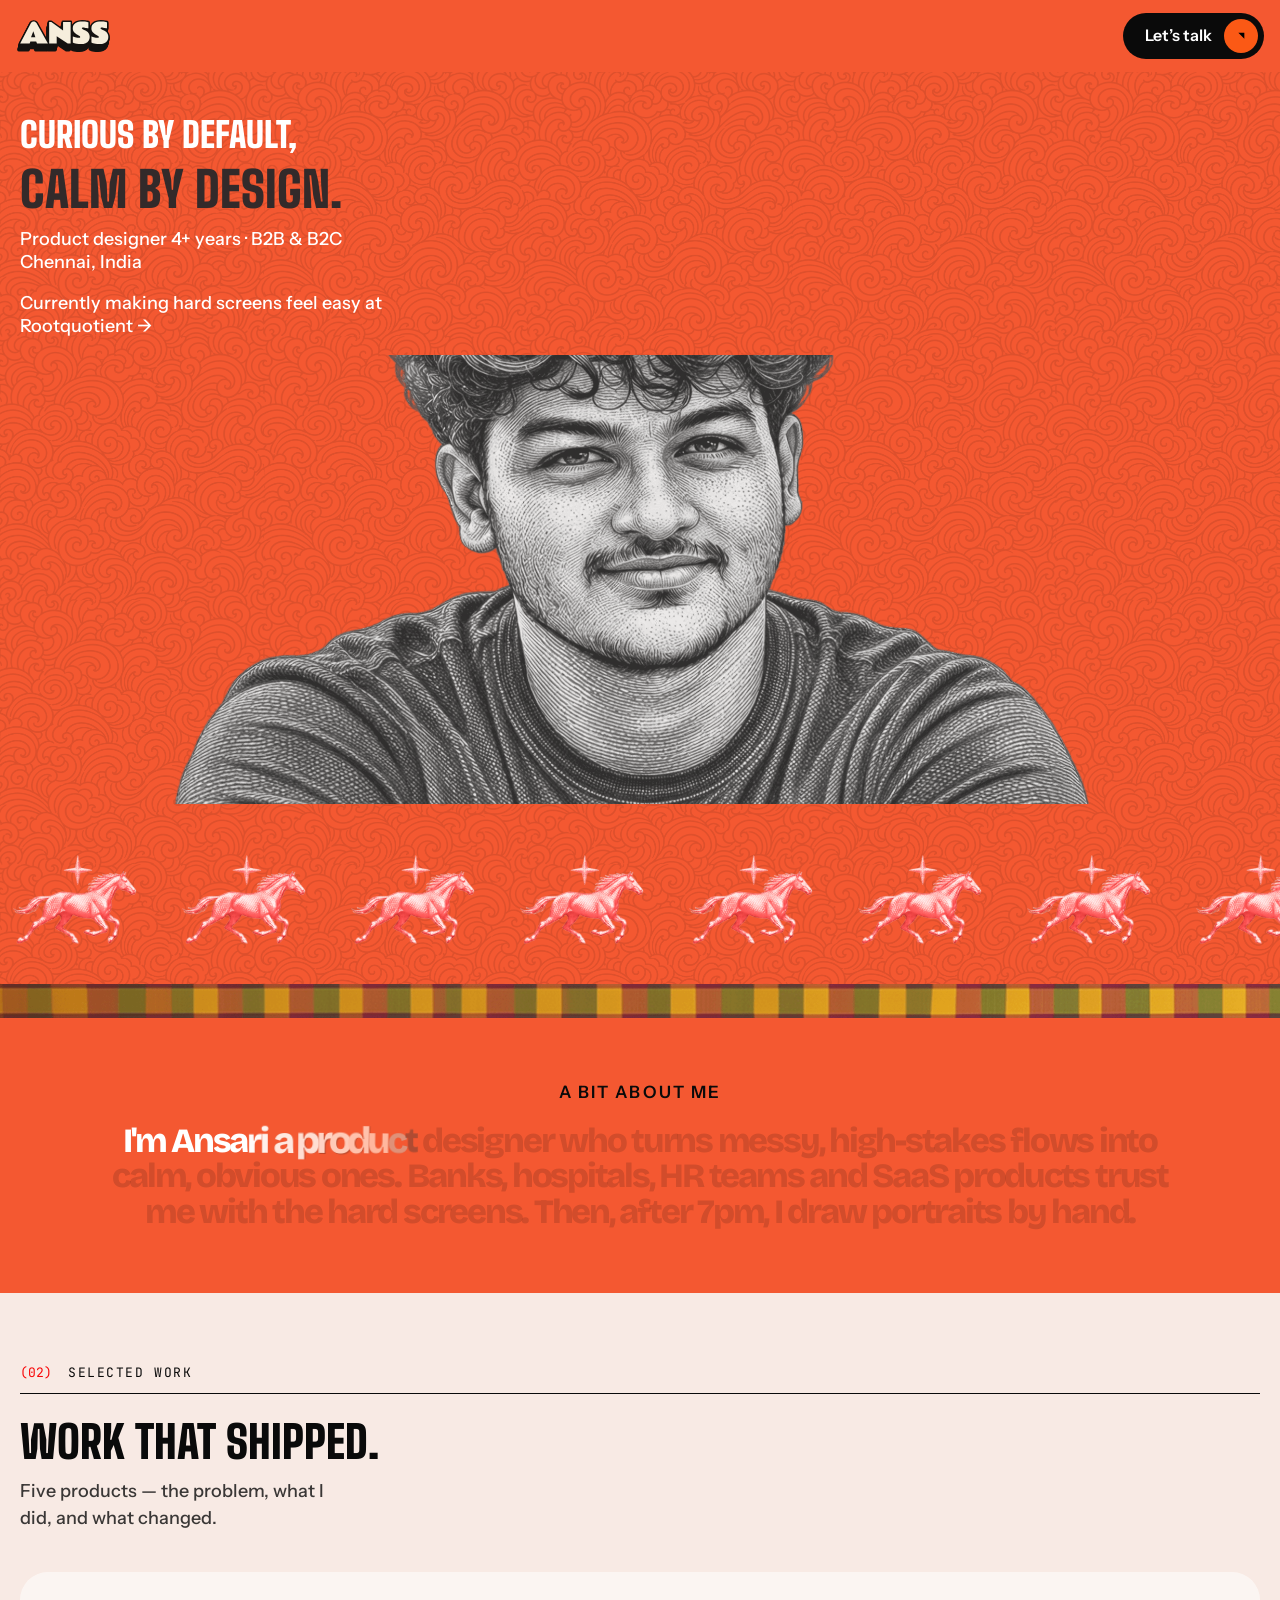
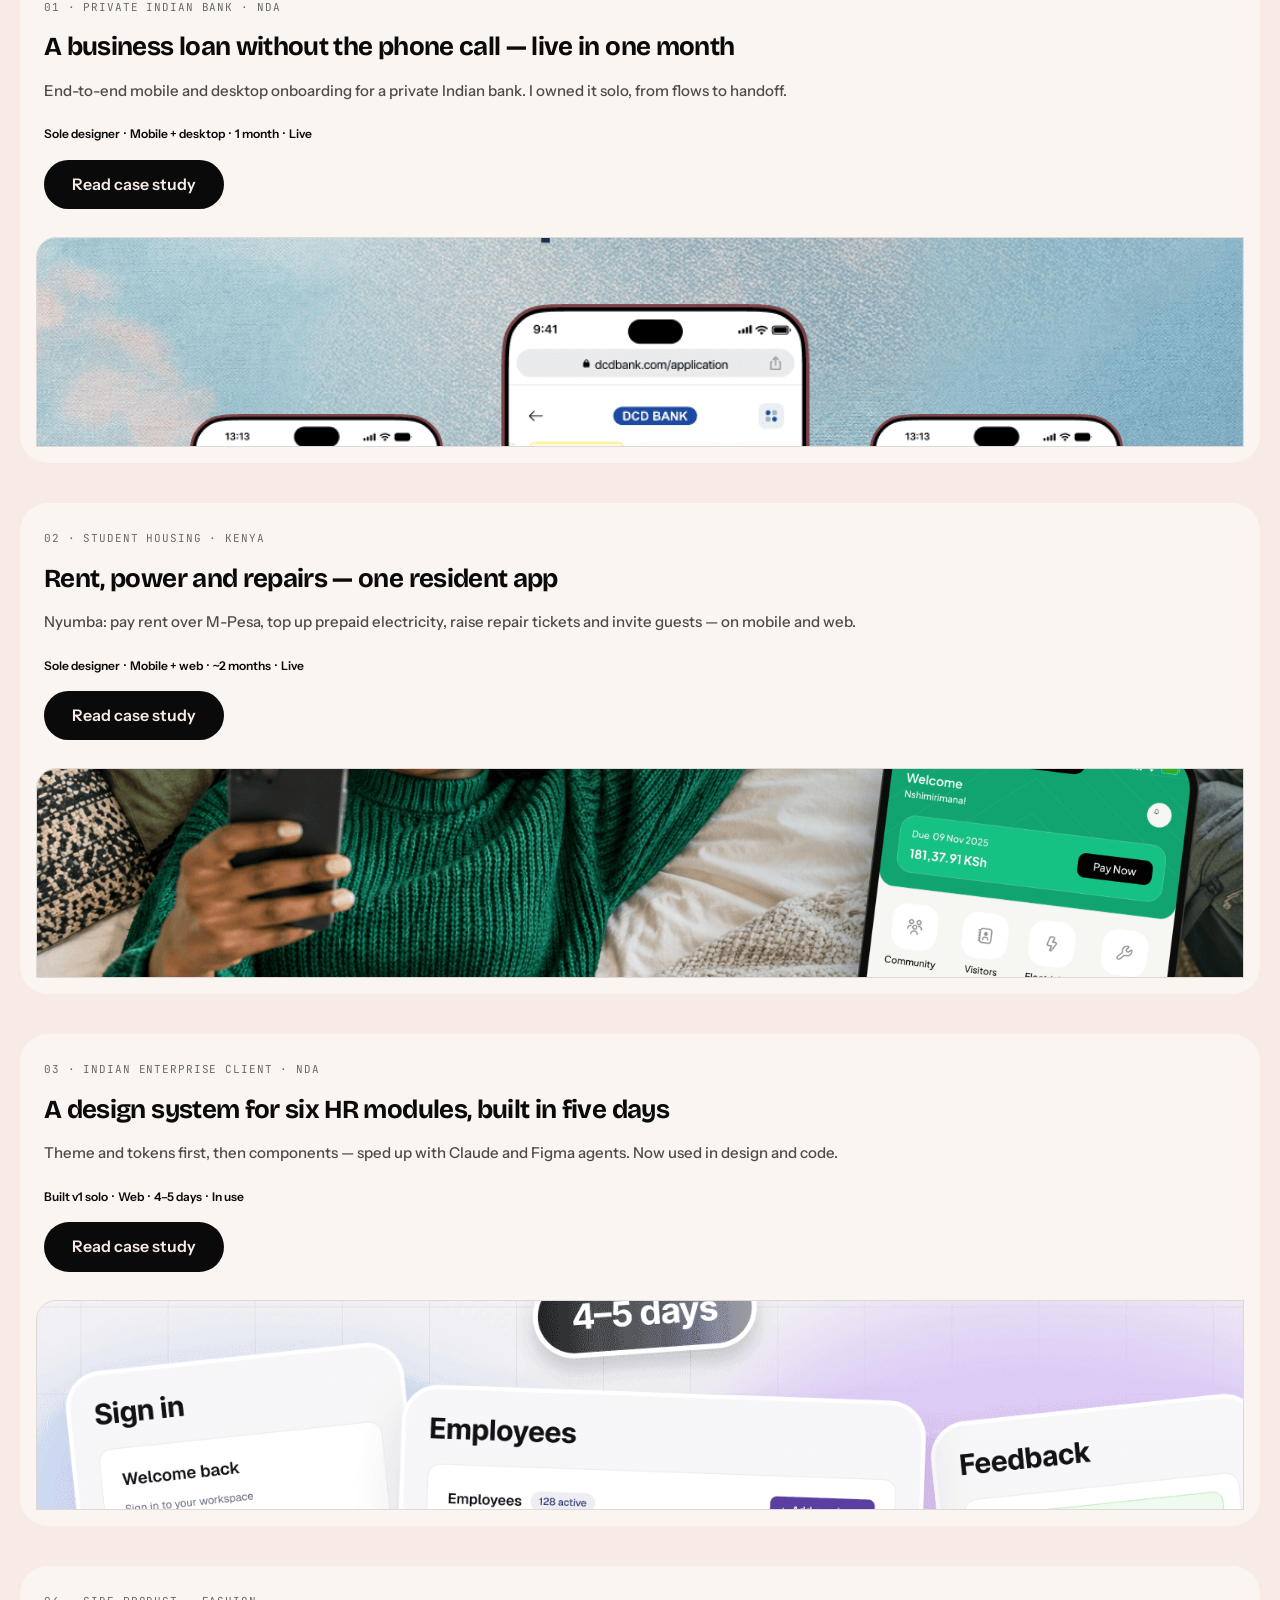
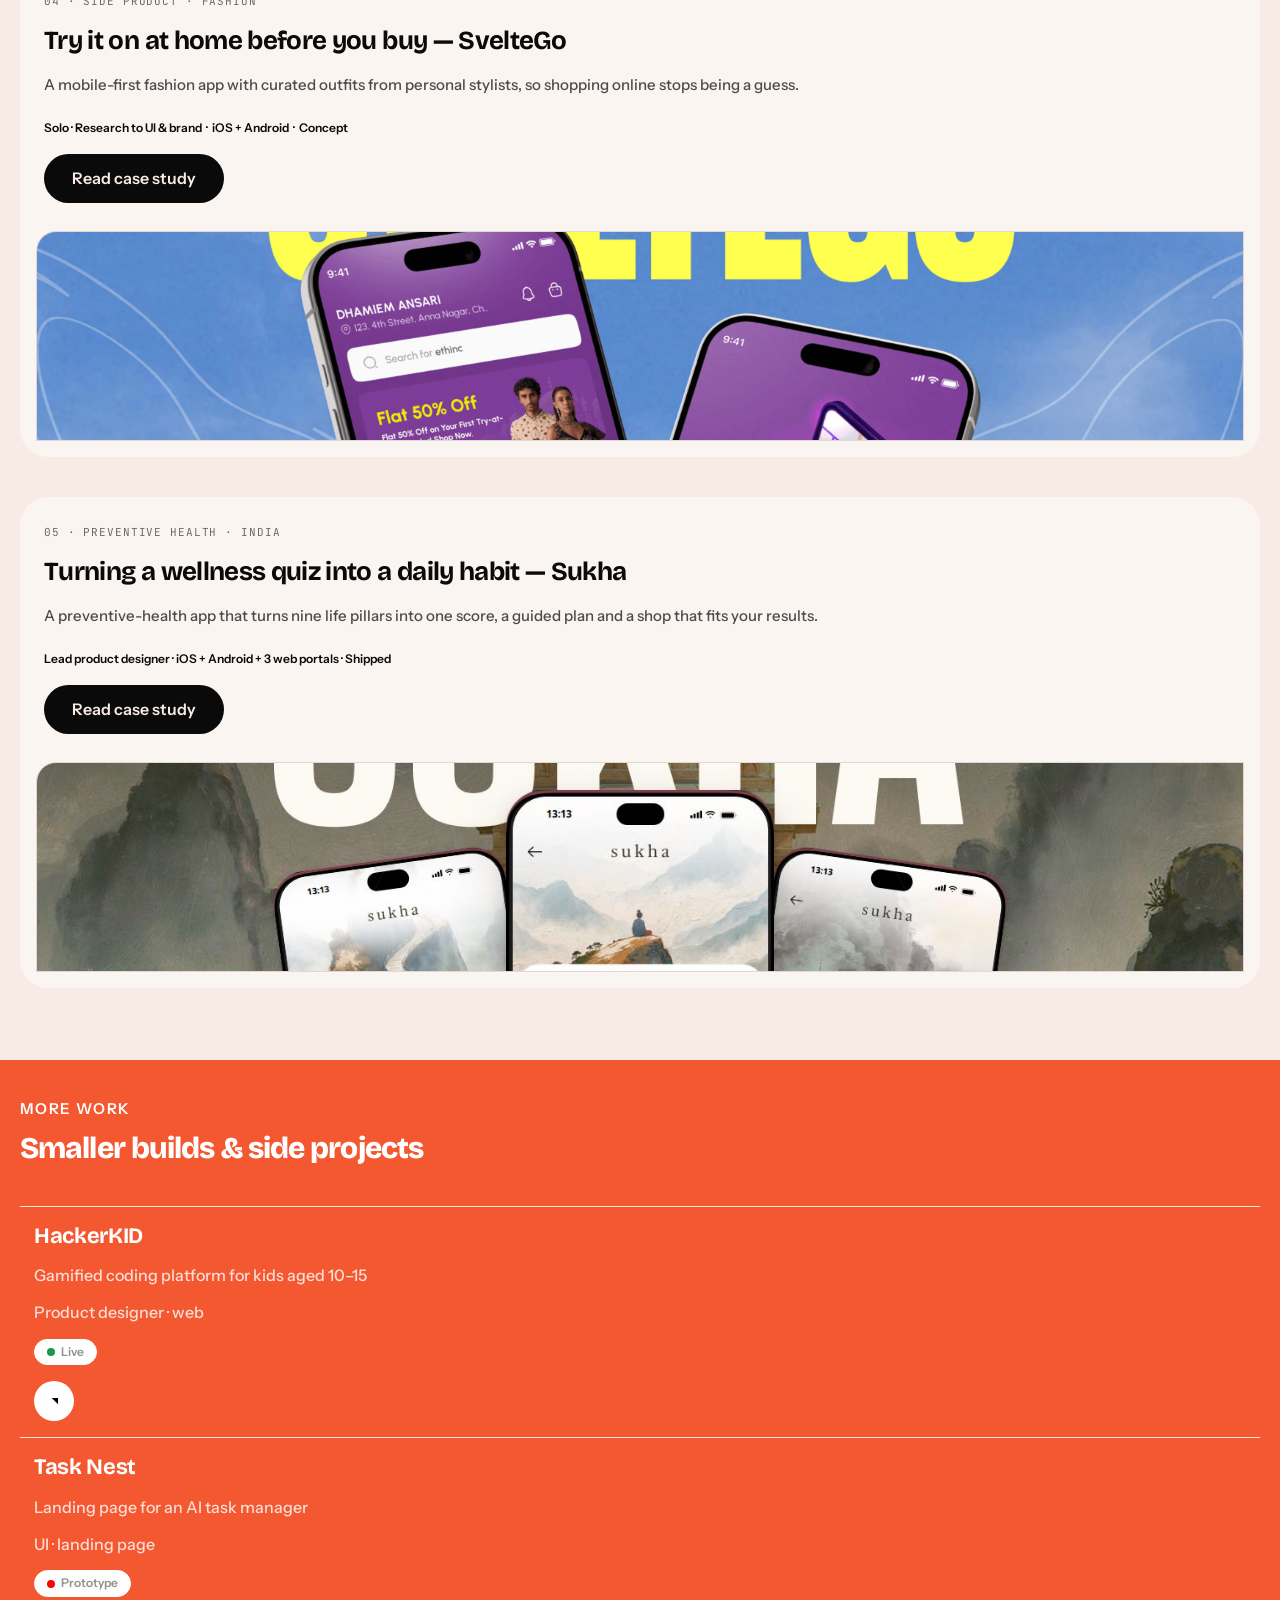
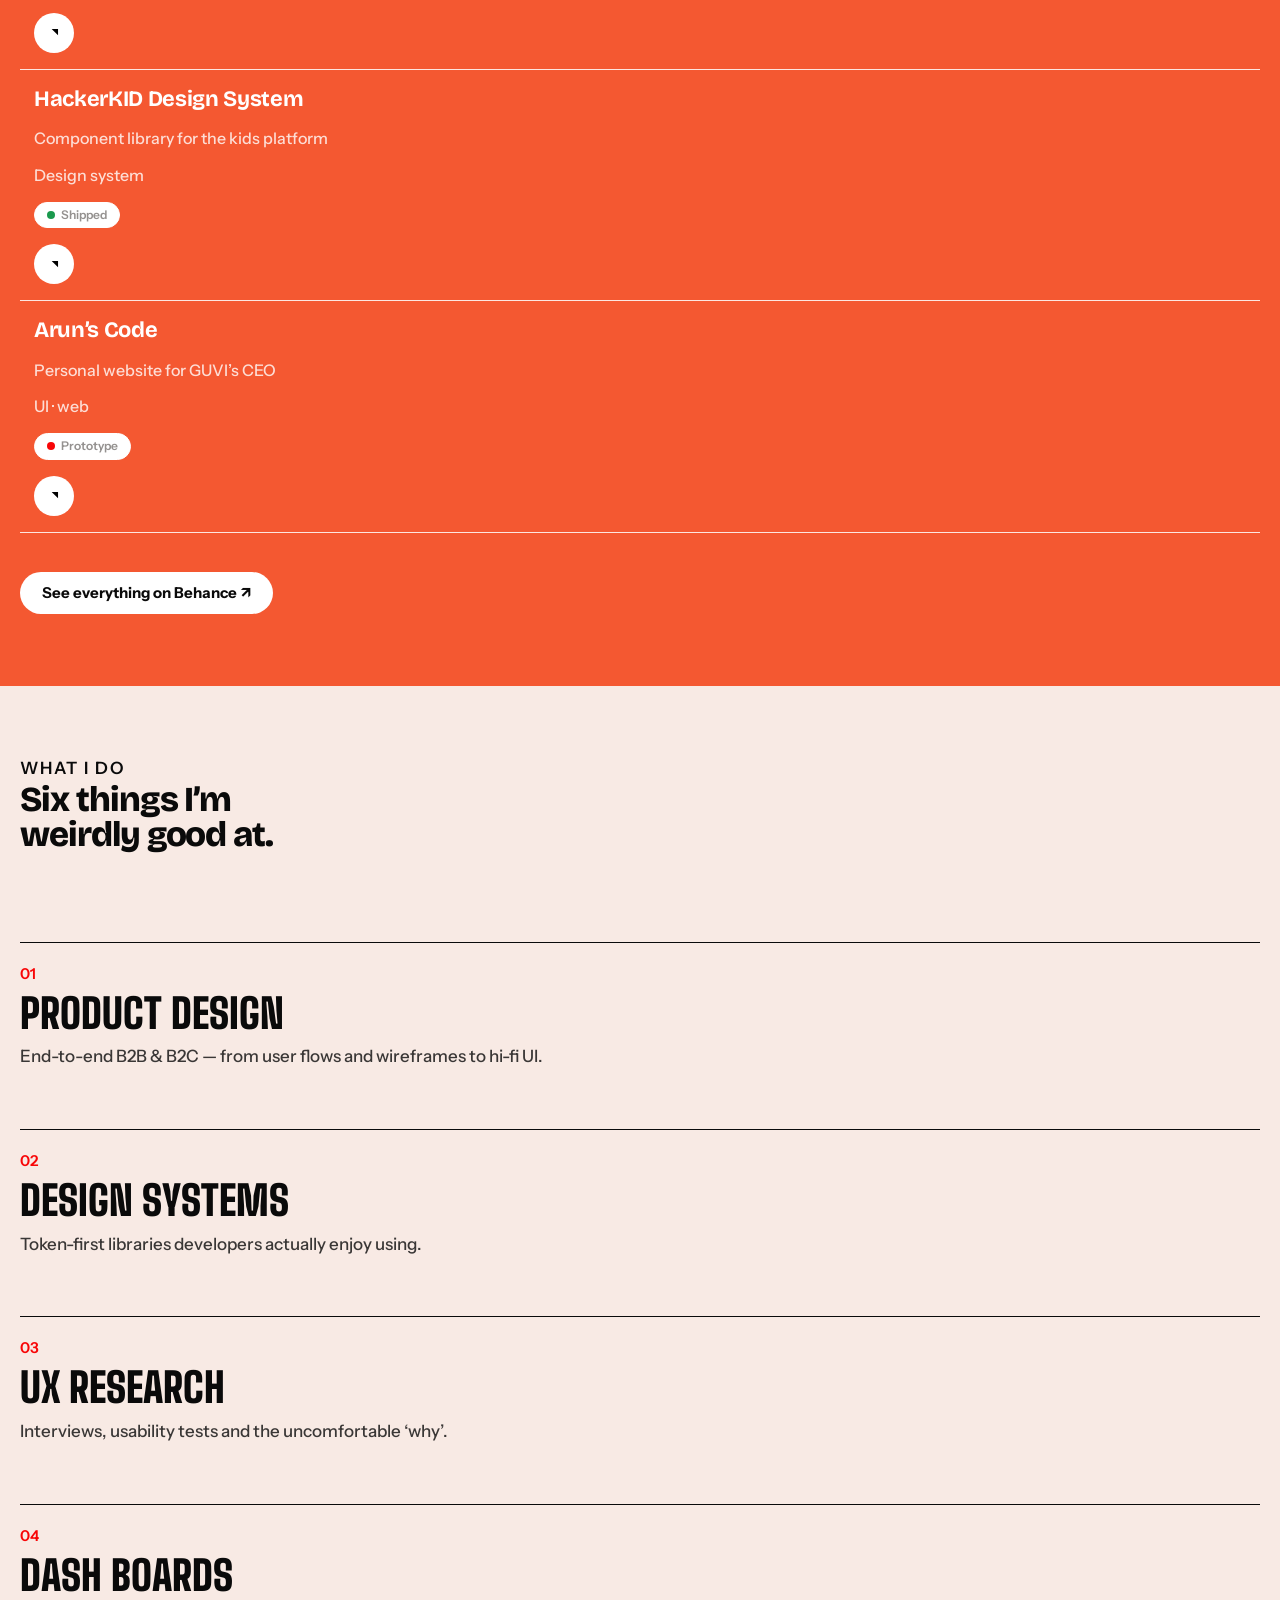
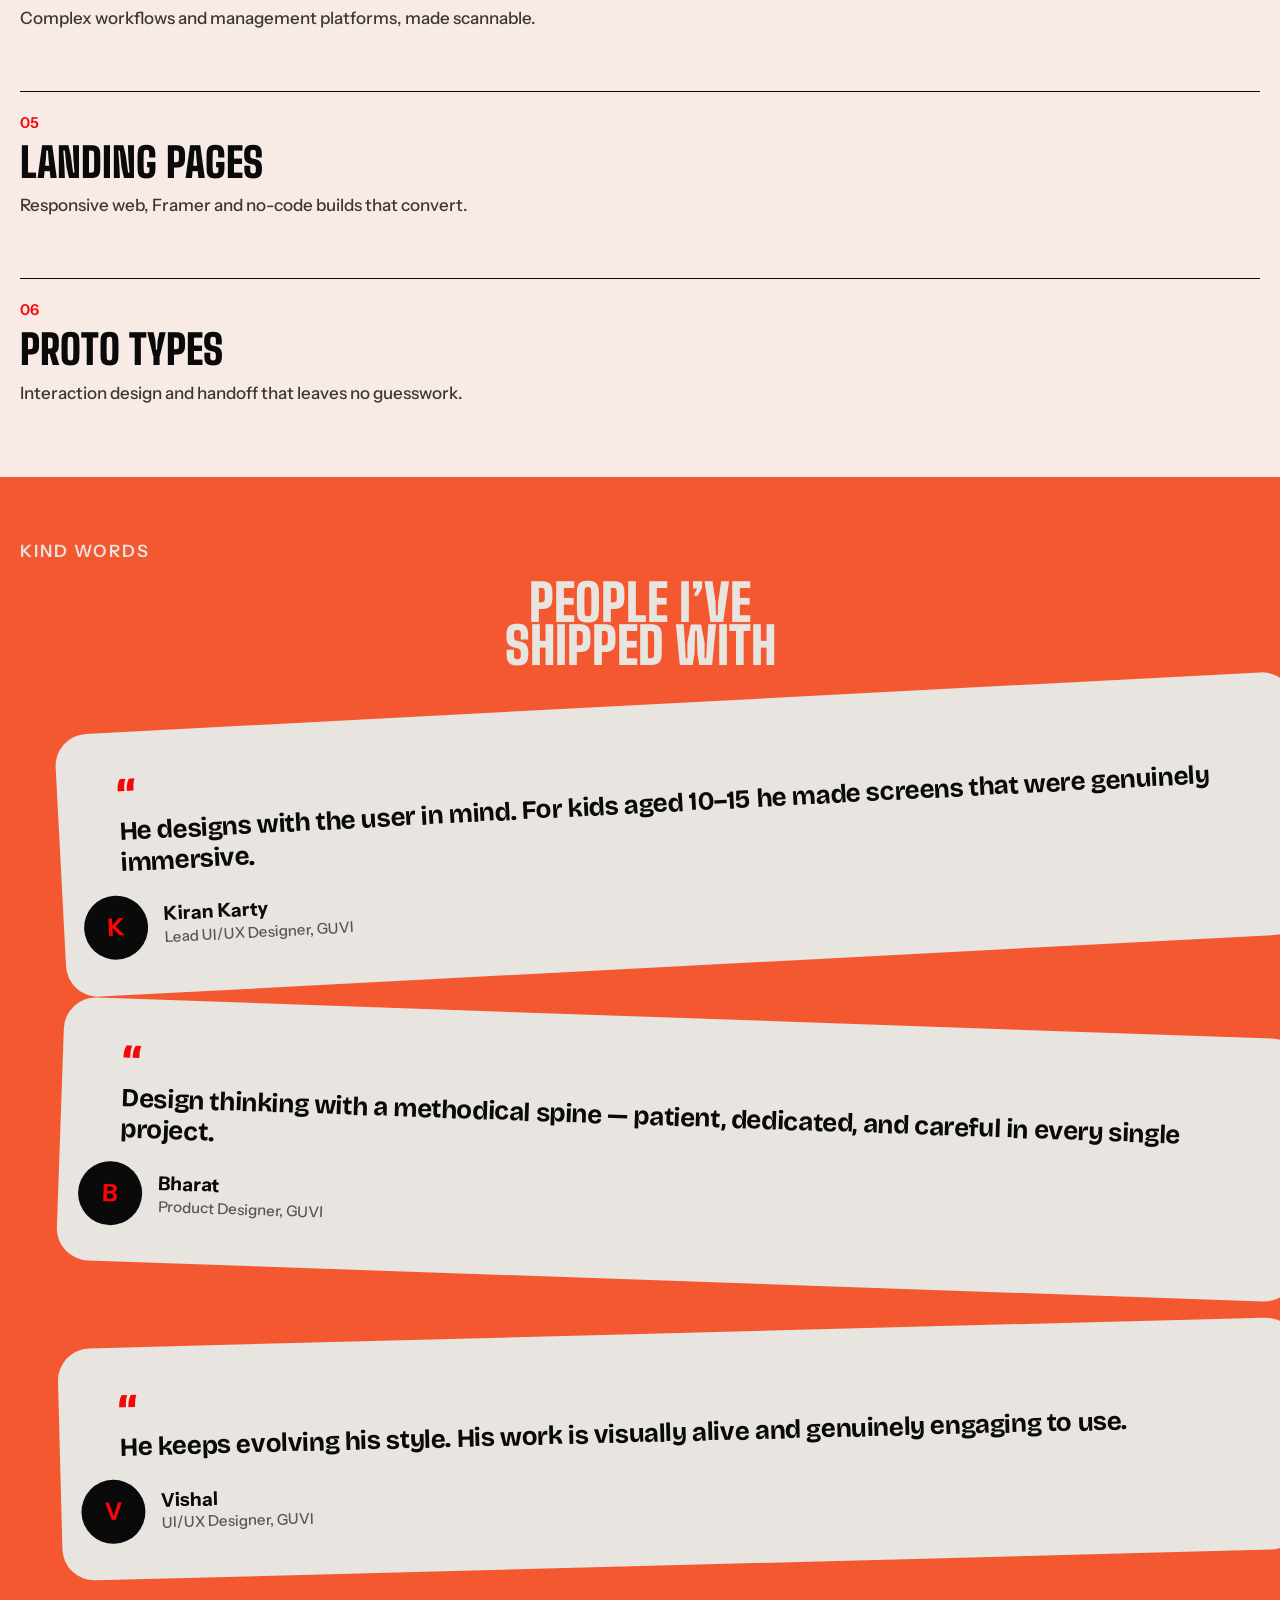
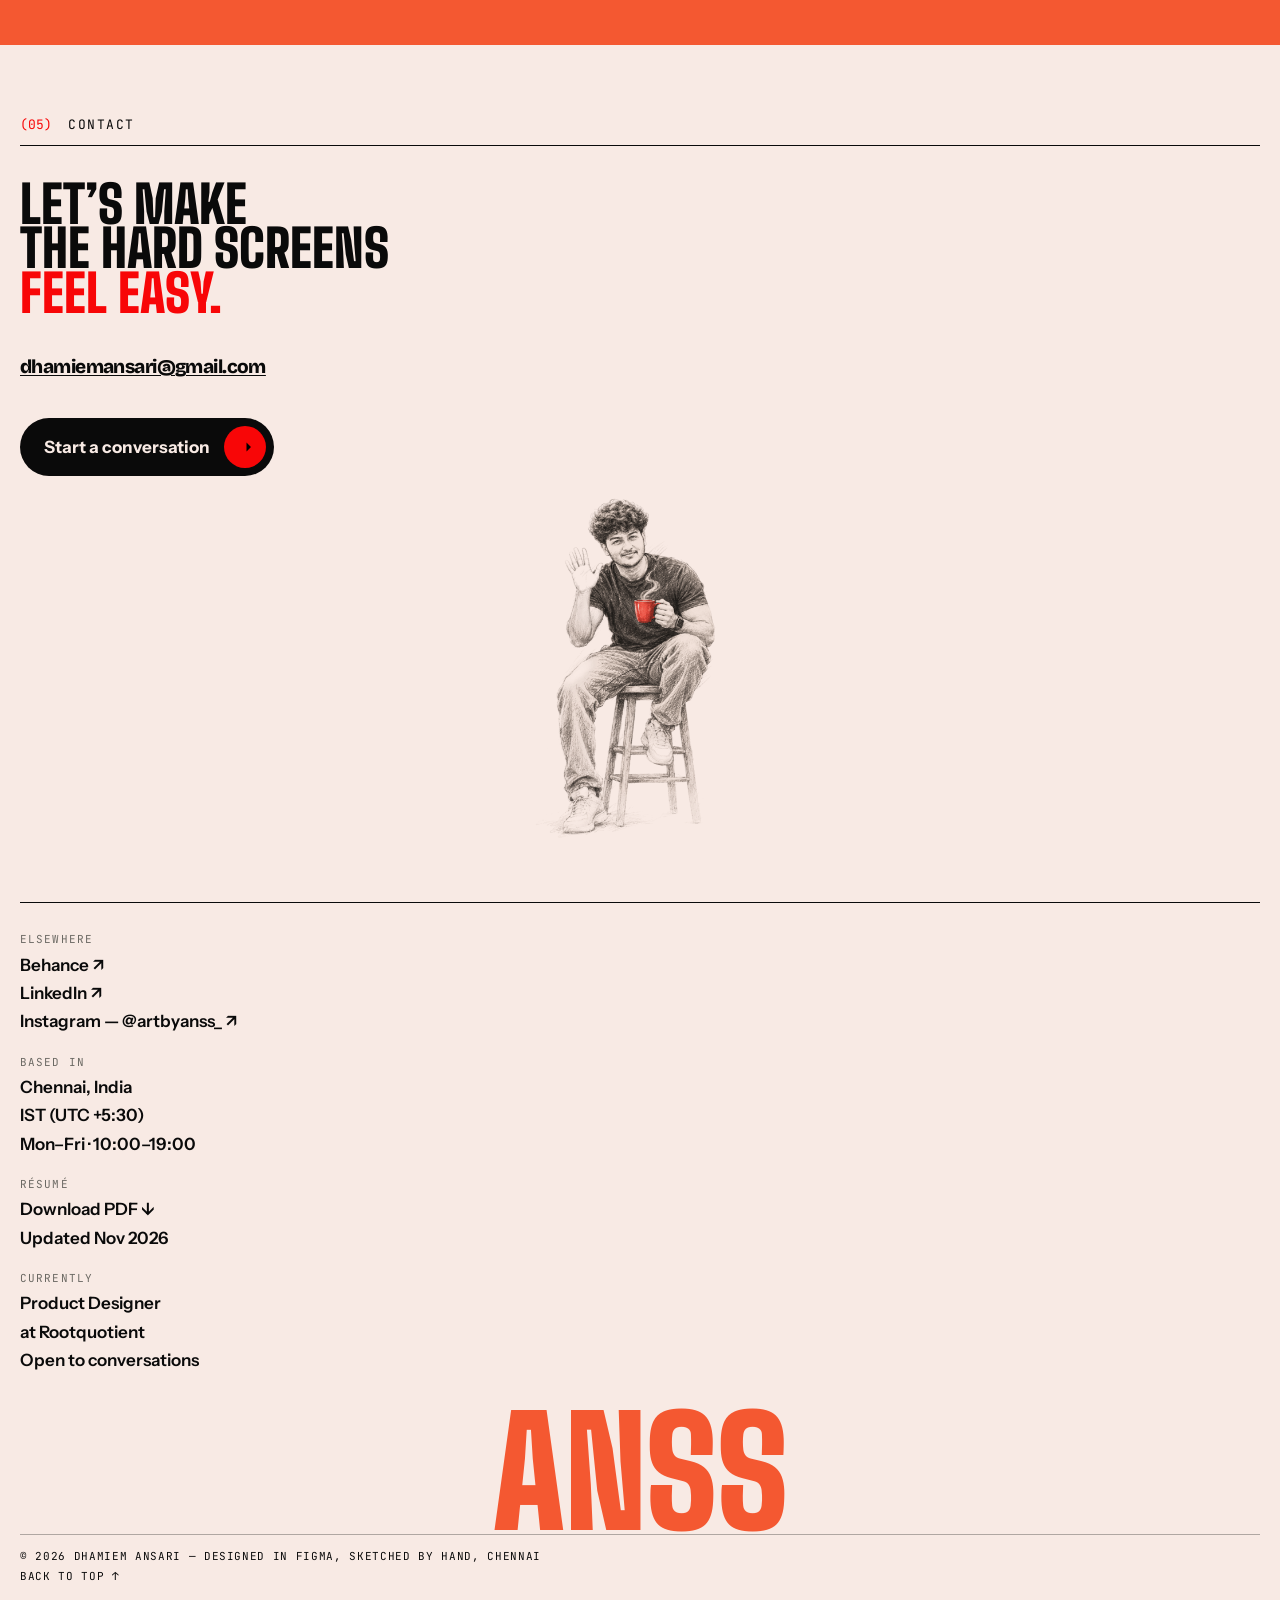
==== index.html @ 4d8827c8 "Add files via upload" ====
<!DOCTYPE html>
<html lang="en">
<head>
  <meta charset="utf-8">
  <meta name="viewport" content="width=device-width, initial-scale=1">
  <title>Ansari — Product Designer</title>
  <meta name="description" content="Product designer in Chennai with 4+ years turning messy, high-stakes B2B and B2C flows into calm, obvious screens — for banks, healthcare, HR and SaaS.">
  <meta name="theme-color" content="#F45831">

  <meta property="og:type" content="website">
  <meta property="og:title" content="Ansari — Product Designer">
  <meta property="og:description" content="Product designer in Chennai with 4+ years turning messy, high-stakes B2B and B2C flows into calm, obvious screens — for banks, healthcare, HR and SaaS.">
  <meta property="og:image" content="/assets/img/NArjonOzEowqveGixobbCnYiuLc.png">
  <meta name="twitter:card" content="summary_large_image">

  <link rel="icon" type="image/svg+xml" href="/assets/img/dMT9slzYS0A83HWiABIukZHcNY.svg">
  <link rel="apple-touch-icon" href="/assets/img/dMT9slzYS0A83HWiABIukZHcNY.svg">

  <link rel="preconnect" href="https://fonts.googleapis.com">
  <link rel="preconnect" href="https://fonts.gstatic.com" crossorigin>
  <link rel="preconnect" href="https://framerusercontent.com" crossorigin>
  <!-- One stylesheet per family so a missing family never breaks the others -->
  <link rel="stylesheet" href="https://fonts.googleapis.com/css2?family=Big+Shoulders:wght@900&display=swap">
  <link rel="stylesheet" href="https://fonts.googleapis.com/css2?family=Big+Shoulders+Display:wght@900&display=swap">
  <link rel="stylesheet" href="https://fonts.googleapis.com/css2?family=Bricolage+Grotesque:opsz,wght@12..96,700..800&display=swap">
  <link rel="stylesheet" href="https://fonts.googleapis.com/css2?family=Instrument+Sans:wght@500;600;700&display=swap">
  <link rel="stylesheet" href="https://fonts.googleapis.com/css2?family=JetBrains+Mono:wght@400&display=swap">
  <link rel="stylesheet" href="https://fonts.googleapis.com/css2?family=Gochi+Hand&display=swap">

  <link rel="preload" as="image" href="/assets/img/sGFsP6tSRiR3FgPd1iBp4Zjryus.png">
  <link rel="stylesheet" href="/css/site.css">
  <link rel="stylesheet" href="/css/home.css">
</head>
<body>

<svg width="0" height="0" style="position:absolute" aria-hidden="true">
  <symbol id="i-arrow-ur" viewBox="0 0 24 24"><path d="M7 17 17 7M8 7h9v9"/></symbol>
  <symbol id="i-arrow-r" viewBox="0 0 24 24"><path d="M4 12h16M14 6l6 6-6 6"/></symbol>
</svg>

<!-- ============ Navigation ============ -->
<nav class="nav" aria-label="Main">
  <div class="nav__links">
    <a class="pill" href="/#work">Work</a>
    <a class="pill" href="/about">About</a>
    <a class="pill" href="https://drive.google.com/file/d/1poOAxf1rjtSRMvkQUFwrDHgejzjSlnrt/view" target="_blank" rel="noopener">Résumé ↓</a>
  </div>
  <a class="nav__logo" href="/" aria-label="ANSS — home"><img src="/assets/logo.svg" alt="ANSS" width="784" height="267"></a>
  <div class="nav__right">
    <p class="nav__hours">Mon–Fri<br>10:00 – 19:00 IST</p>
    <a class="talk" href="mailto:dhamiemansari@gmail.com">Let’s talk
      <span class="talk__arrow"><svg class="icon"><use href="#i-arrow-ur"/></svg></span>
    </a>
  </div>
</nav>

<main>
  <!-- ============ Hero ============ -->
  <header class="hero">
    <div class="hero__swirl" style="--swirl:url('/assets/img/7ehRA2Gz63JG1YM7lRhOSmz09eA.png')"></div>

    <div class="hero__horses" aria-hidden="true">
      <div class="ticker ticker--right">
        <!-- 2 × 12 horses for a seamless loop -->
        <img src="/assets/img/L6JTOxpozv4JSasQjt32sL1dKa4.png" alt=""><img src="/assets/img/L6JTOxpozv4JSasQjt32sL1dKa4.png" alt=""><img src="/assets/img/L6JTOxpozv4JSasQjt32sL1dKa4.png" alt=""><img src="/assets/img/L6JTOxpozv4JSasQjt32sL1dKa4.png" alt=""><img src="/assets/img/L6JTOxpozv4JSasQjt32sL1dKa4.png" alt=""><img src="/assets/img/L6JTOxpozv4JSasQjt32sL1dKa4.png" alt=""><img src="/assets/img/L6JTOxpozv4JSasQjt32sL1dKa4.png" alt=""><img src="/assets/img/L6JTOxpozv4JSasQjt32sL1dKa4.png" alt=""><img src="/assets/img/L6JTOxpozv4JSasQjt32sL1dKa4.png" alt=""><img src="/assets/img/L6JTOxpozv4JSasQjt32sL1dKa4.png" alt=""><img src="/assets/img/L6JTOxpozv4JSasQjt32sL1dKa4.png" alt=""><img src="/assets/img/L6JTOxpozv4JSasQjt32sL1dKa4.png" alt="">
        <img src="/assets/img/L6JTOxpozv4JSasQjt32sL1dKa4.png" alt=""><img src="/assets/img/L6JTOxpozv4JSasQjt32sL1dKa4.png" alt=""><img src="/assets/img/L6JTOxpozv4JSasQjt32sL1dKa4.png" alt=""><img src="/assets/img/L6JTOxpozv4JSasQjt32sL1dKa4.png" alt=""><img src="/assets/img/L6JTOxpozv4JSasQjt32sL1dKa4.png" alt=""><img src="/assets/img/L6JTOxpozv4JSasQjt32sL1dKa4.png" alt=""><img src="/assets/img/L6JTOxpozv4JSasQjt32sL1dKa4.png" alt=""><img src="/assets/img/L6JTOxpozv4JSasQjt32sL1dKa4.png" alt=""><img src="/assets/img/L6JTOxpozv4JSasQjt32sL1dKa4.png" alt=""><img src="/assets/img/L6JTOxpozv4JSasQjt32sL1dKa4.png" alt=""><img src="/assets/img/L6JTOxpozv4JSasQjt32sL1dKa4.png" alt=""><img src="/assets/img/L6JTOxpozv4JSasQjt32sL1dKa4.png" alt="">
      </div>
    </div>

    <div class="hero__inner">
      <h1 class="sr-only">Ansari — product designer. Curious by default, calm by design.</h1>
      <p class="hero__l1" aria-hidden="true">Curious by default,</p>
      <p class="hero__l2" aria-hidden="true">Calm by design.</p>
      <p class="hero__note" aria-hidden="true">that’s me →<br>(scratch the photo —<br>there’s a sketch underneath)</p>
      <p class="hero__meta hero__meta--l">Product designer<br class="d"> 4+ years · B2B &amp; B2C<br>Chennai, India</p>
      <p class="hero__meta hero__meta--r">Currently making hard<br class="d"> screens feel easy at<br>Rootquotient →</p>
      <div class="hero__portrait reveal"
           data-base="/assets/img/sGFsP6tSRiR3FgPd1iBp4Zjryus.png"
           data-reveal="/assets/img/xkuZmBIQe9WezTQ69YUP7DEJww.png"
           data-brush="260" data-softness="0.55" data-heal="0.008">
        <img src="/assets/img/sGFsP6tSRiR3FgPd1iBp4Zjryus.png" alt="Pencil-engraving portrait of Ansari" width="2324" height="1754" fetchpriority="high">
        <canvas aria-hidden="true"></canvas>
      </div>
    </div>
  </header>

  <div class="strip" role="presentation" style="--strip:url('/assets/img/eU88danb1Dc8LUNHE2z3mUsytUY.png')"></div>

  <!-- ============ About (pinned) ============ -->
  <div class="about-pin">
    <section class="about" id="about" aria-labelledby="about-label">
      <div class="about__inner">
        <h2 class="about__label" id="about-label">A BIT ABOUT ME</h2>
        <p class="scroll-fill" data-unread="rgba(10,10,10,0.14)" data-lead="#FFB094" data-band="10" data-scale="1.12" data-rotate="2.6"><span data-color="#FFFFFF">I'm Ansari a product designer who turns messy, high-stakes flows into calm, obvious ones. </span><span data-color="#292929">Banks, hospitals, HR teams and SaaS products</span><span data-color="#FFFFFF"> trust me with the hard screens. Then, after 7pm, I draw portraits by hand.</span></p>
        <span class="sticker sticker--white"   style="top:120px;left:1150px;--r:6deg">Pixel pedant</span>
        <span class="sticker sticker--ink"     style="top:300px;left:32px;--r:-5deg">Fluent in Figma</span>
        <span class="sticker sticker--outline" style="top:690px;left:1170px;--r:4deg">Asks “why?” a lot</span>
        <span class="sticker sticker--ink"     style="top:800px;left:560px;--r:-3deg">Portrait artist after hours</span>
      </div>
    </section>
  </div>

  <!-- ============ Selected work ============ -->
  <section class="work" id="work" aria-labelledby="work-title">
    <div class="work__header">
      <div class="label-row"><span class="label-row__n">(02)</span><span class="label-row__t">SELECTED WORK</span></div>
      <div class="work__title-row">
        <h2 class="work__title" id="work-title">Work that shipped.</h2>
        <p class="work__intro">Five products — the problem, what I did, and what changed.</p>
      </div>
    </div>

    <article class="case" data-appear>
      <div class="case__text">
        <div class="case__copy">
          <p class="case__client">01 · PRIVATE INDIAN BANK · NDA</p>
          <h3 class="case__headline">A business loan without the phone call — live in one month</h3>
          <p class="case__desc">End-to-end mobile and desktop onboarding for a private Indian bank. I owned it solo, from flows to handoff.</p>
        </div>
        <div class="case__foot">
          <p class="case__meta">Sole designer  ·  Mobile + desktop  ·  1 month  ·  Live</p>
          <a class="btn-dark" href="/business-loan">Read case study</a>
        </div>
      </div>
      <div class="case__media"><img class="case__img" src="/assets/img/8kx4IY2zTwqDiaZz1KoJMeVDTY.png" alt="Business loan onboarding screens" loading="lazy" width="1096" height="690"></div>
    </article>

    <article class="case" data-appear>
      <div class="case__text">
        <div class="case__copy">
          <p class="case__client">02 · STUDENT HOUSING · KENYA</p>
          <h3 class="case__headline">Rent, power and repairs — one resident app</h3>
          <p class="case__desc">Nyumba: pay rent over M-Pesa, top up prepaid electricity, raise repair tickets and invite guests — on mobile and web.</p>
        </div>
        <div class="case__foot">
          <p class="case__meta">Sole designer  ·  Mobile + web  ·  ~2 months  ·  Live</p>
          <a class="btn-dark" href="/nyumba">Read case study</a>
        </div>
      </div>
      <div class="case__media"><img class="case__img" src="/assets/img/B3vNGQRBDXPympD0fcSftkzmi40.png" alt="Nyumba resident app" loading="lazy" width="1600" height="1000"></div>
    </article>

    <article class="case" data-appear>
      <div class="case__text">
        <div class="case__copy">
          <p class="case__client">03 · INDIAN ENTERPRISE CLIENT · NDA</p>
          <h3 class="case__headline">A design system for six HR modules, built in five days</h3>
          <p class="case__desc">Theme and tokens first, then components — sped up with Claude and Figma agents. Now used in design and code.</p>
        </div>
        <div class="case__foot">
          <p class="case__meta">Built v1 solo  ·  Web  ·  4–5 days  ·  In use</p>
          <a class="btn-dark" href="/hrms-design-system">Read case study</a>
        </div>
      </div>
      <div class="case__media"><img class="case__img" src="/assets/img/DA7KSZBJh48EEcw9dalowUhneM.png" alt="HRMS design system" loading="lazy" width="1440" height="842"></div>
    </article>

    <article class="case" data-appear>
      <div class="case__text">
        <div class="case__copy">
          <p class="case__client">04 · SIDE PRODUCT · FASHION</p>
          <h3 class="case__headline">Try it on at home before you buy — SvelteGo</h3>
          <p class="case__desc">A mobile-first fashion app with curated outfits from personal stylists, so shopping online stops being a guess.</p>
        </div>
        <div class="case__foot">
          <p class="case__meta">Solo · Research to UI &amp; brand  ·  iOS + Android  ·  Concept</p>
          <a class="btn-dark" href="/sveltego">Read case study</a>
        </div>
      </div>
      <div class="case__media"><img class="case__img" src="/assets/img/NlYQaeN406FKseEBHBEQLFRps.png" alt="SvelteGo fashion app" loading="lazy" width="3288" height="2070"></div>
    </article>

    <article class="case" data-appear>
      <div class="case__text">
        <div class="case__copy">
          <p class="case__client">05 · PREVENTIVE HEALTH · INDIA</p>
          <h3 class="case__headline">Turning a wellness quiz into a daily habit — Sukha</h3>
          <p class="case__desc">A preventive-health app that turns nine life pillars into one score, a guided plan and a shop that fits your results.</p>
        </div>
        <div class="case__foot">
          <p class="case__meta">Lead product designer · iOS + Android + 3 web portals · Shipped</p>
          <a class="btn-dark" href="/sukha">Read case study</a>
        </div>
      </div>
      <div class="case__media"><img class="case__img" src="/assets/img/gfHNLXcEAgj7n9sKJBG8QTvTpQk.jpg" alt="Sukha wellness app" loading="lazy" width="1440" height="990"></div>
    </article>
  </section>

  <!-- ============ More work ============ -->
  <section class="more" aria-labelledby="more-title">
    <div class="more__header">
      <p class="more__label">MORE WORK</p>
      <h2 class="more__title" id="more-title">Smaller builds &amp; side projects</h2>
    </div>
    <div class="more__head" aria-hidden="true"><span>PROJECT</span><span>WHAT IT IS</span><span>MY ROLE</span><span>STATUS</span><span></span></div>

    <a class="row" href="https://www.behance.net/gallery/209009007/Turtle-game-landing-page" target="_blank" rel="noopener">
      <span class="row__name">HackerKID</span>
      <span class="row__what">Gamified coding platform for kids aged 10–15</span>
      <span class="row__role">Product designer · web</span>
      <span class="row__status"><span class="status status--live">Live</span></span>
      <span class="row__arrow"><svg class="icon"><use href="#i-arrow-ur"/></svg></span>
    </a>
    <a class="row" href="https://www.behance.net/gallery/230976683/AI-Task-Manager-Landing-Page-SaaS-Product" target="_blank" rel="noopener">
      <span class="row__name">Task Nest</span>
      <span class="row__what">Landing page for an AI task manager</span>
      <span class="row__role">UI · landing page</span>
      <span class="row__status"><span class="status status--proto">Prototype</span></span>
      <span class="row__arrow"><svg class="icon"><use href="#i-arrow-ur"/></svg></span>
    </a>
    <a class="row" href="https://www.behance.net/gallery/209011427/HackerKID-Design-system" target="_blank" rel="noopener">
      <span class="row__name">HackerKID Design System</span>
      <span class="row__what">Component library for the kids platform</span>
      <span class="row__role">Design system</span>
      <span class="row__status"><span class="status status--live">Shipped</span></span>
      <span class="row__arrow"><svg class="icon"><use href="#i-arrow-ur"/></svg></span>
    </a>
    <a class="row" href="https://www.behance.net/gallery/209005877/Personal-Website-for-GUVI-CEO-Mr-Arun-Prakash" target="_blank" rel="noopener">
      <span class="row__name">Arun’s Code</span>
      <span class="row__what">Personal website for GUVI’s CEO</span>
      <span class="row__role">UI · web</span>
      <span class="row__status"><span class="status status--proto">Prototype</span></span>
      <span class="row__arrow"><svg class="icon"><use href="#i-arrow-ur"/></svg></span>
    </a>
    <div class="more__end"></div>
    <div><a class="btn-white" href="https://www.behance.net/anzz" target="_blank" rel="noopener">See everything on Behance  ↗</a></div>
  </section>

  <!-- ============ What I do ============ -->
  <section class="services" id="services" aria-labelledby="services-title">
    <div class="services__header">
      <p class="services__label">WHAT I DO</p>
      <h2 class="services__title" id="services-title">Six things I’m<br>weirdly good at.</h2>
    </div>
    <div class="services__grid">
      <div class="service"><span class="service__n">01</span><h3 class="service__t">Product<br> design</h3><p class="service__d">End-to-end B2B &amp; B2C — from user flows and wireframes to hi-fi UI.</p></div>
      <div class="service"><span class="service__n">02</span><h3 class="service__t">Design<br> systems</h3><p class="service__d">Token-first libraries developers actually enjoy using.</p></div>
      <div class="service"><span class="service__n">03</span><h3 class="service__t">UX<br> research</h3><p class="service__d">Interviews, usability tests and the uncomfortable ‘why’.</p></div>
      <div class="service"><span class="service__n">04</span><h3 class="service__t">Dash<br> boards</h3><p class="service__d">Complex workflows and management platforms, made scannable.</p></div>
      <div class="service"><span class="service__n">05</span><h3 class="service__t">Landing<br> pages</h3><p class="service__d">Responsive web, Framer and no-code builds that convert.</p></div>
      <div class="service"><span class="service__n">06</span><h3 class="service__t">Proto<br> types</h3><p class="service__d">Interaction design and handoff that leaves no guesswork.</p></div>
    </div>
  </section>

  <!-- ============ Kind words ============ -->
  <section class="people" aria-labelledby="people-title">
    <div class="people__inner">
      <p class="people__label">KIND WORDS</p>
      <h2 class="people__title" id="people-title">People I’ve<br>shipped with</h2>

      <figure class="quote quote--1" style="--r:-3deg">
        <blockquote><p class="quote__mark" aria-hidden="true">“</p><p class="quote__text">He designs with the user in mind. For kids aged 10–15 he made screens that were genuinely immersive.</p></blockquote>
        <figcaption class="quote__author"><span class="quote__avatar" aria-hidden="true">K</span><span><span class="quote__name" style="display:block">Kiran Karty</span><span class="quote__role">Lead UI/UX Designer, GUVI</span></span></figcaption>
      </figure>
      <figure class="quote quote--2" style="--r:2deg">
        <blockquote><p class="quote__mark" aria-hidden="true">“</p><p class="quote__text">Design thinking with a methodical spine — patient, dedicated, and careful in every single project.</p></blockquote>
        <figcaption class="quote__author"><span class="quote__avatar" aria-hidden="true">B</span><span><span class="quote__name" style="display:block">Bharat</span><span class="quote__role">Product Designer, GUVI</span></span></figcaption>
      </figure>
      <figure class="quote quote--3" style="--r:-1.5deg">
        <blockquote><p class="quote__mark" aria-hidden="true">“</p><p class="quote__text">He keeps evolving his style. His work is visually alive and genuinely engaging to use.</p></blockquote>
        <figcaption class="quote__author"><span class="quote__avatar" aria-hidden="true">V</span><span><span class="quote__name" style="display:block">Vishal</span><span class="quote__role">UI/UX Designer, GUVI</span></span></figcaption>
      </figure>
    </div>
  </section>
</main>

<!-- ============ Footer / Contact ============ -->
<footer class="footer" id="contact">
  <div class="label-row"><span class="label-row__n">(05)</span><span class="label-row__t">CONTACT</span></div>
  <div class="footer__top">
    <div class="footer__message">
      <h2 class="footer__headline">Let’s make<br>the hard screens<br><em>feel easy.</em></h2>
      <a class="footer__email" href="mailto:dhamiemansari@gmail.com">dhamiemansari@gmail.com</a>
      <a class="cta" href="mailto:dhamiemansari@gmail.com">Start a conversation
        <span class="cta__arrow"><svg class="icon"><use href="#i-arrow-r"/></svg></span>
      </a>
    </div>
    <div class="footer__art">
      <img src="/assets/img/RTUVJ7Y61MXbLYpT169H3jozbfE.png" alt="Pencil self-portrait of Ansari holding a coffee" loading="lazy" width="1222" height="1222">
    </div>
  </div>
  <div class="footer__info">
    <dl><dt>ELSEWHERE</dt>
      <dd><a href="https://www.behance.net/anzz" target="_blank" rel="noopener">Behance ↗</a></dd>
      <dd><a href="https://www.linkedin.com/in/dhamiem-ansari-42543a215/" target="_blank" rel="noopener">LinkedIn ↗</a></dd>
      <dd><a href="https://www.instagram.com/artbyanss_/" target="_blank" rel="noopener">Instagram — @artbyanss_ ↗</a></dd>
    </dl>
    <dl><dt>BASED IN</dt><dd>Chennai, India</dd><dd>IST (UTC +5:30)</dd><dd>Mon–Fri · 10:00–19:00</dd></dl>
    <dl><dt>RÉSUMÉ</dt>
      <dd><a href="https://drive.google.com/uc?export=download&amp;id=1poOAxf1rjtSRMvkQUFwrDHgejzjSlnrt" target="_blank" rel="noopener">Download PDF ↓</a></dd>
      <dd>Updated Nov 2026</dd>
    </dl>
    <dl><dt>CURRENTLY</dt><dd>Product Designer</dd><dd>at Rootquotient</dd><dd>Open to conversations</dd></dl>
  </div>
  <a class="footer__wordmark" href="/" aria-label="ANSS — home">ANSS</a>
  <div class="footer__colophon">
    <span>© 2026 Dhamiem Ansari — designed in Figma, sketched by hand, Chennai</span>
    <a href="#" data-top>Back to top ↑</a>
  </div>
</footer>

<script src="/js/site.js" defer></script>
<script src="/js/effects.js" defer></script>
</body>
</html>
---- css/site.css ----
/* ==========================================================================
   ANSS — shared styles (tokens, reset, nav, footer, utilities)
   Breakpoints mirror the Framer project:
     Desktop  ≥ 1440px  (fixed 1440 compositions, centered)
     Phone    < 1440px  (fluid, designed at 390px)
   ========================================================================== */

:root {
  /* Color tokens (from Framer) */
  --paper: #F8EAE4;        /* Paper / Blush */
  --ink: #0A0A0A;          /* Ink */
  --orange: #FB5915;       /* Orange */
  --signal: #F80607;       /* Signal Red */
  --deep-red: #810001;     /* Deep Red */
  --muted: #6B6963;        /* Muted */
  --sketch: #E8E5E0;       /* Sketch Paper */
  --brand: #F45831;        /* Section orange */

  /* Fonts */
  --f-display: "Big Shoulders", "Big Shoulders Display", Impact, sans-serif;
  --f-head: "Bricolage Grotesque", system-ui, sans-serif;
  --f-body: "Instrument Sans", system-ui, sans-serif;
  --f-mono: "JetBrains Mono", ui-monospace, monospace;
  --f-hand: "Gochi Hand", cursive;

  --ease-out: cubic-bezier(0.22, 1, 0.36, 1);
  --spring: cubic-bezier(0.34, 1.3, 0.64, 1);
}

*, *::before, *::after { box-sizing: border-box; }
html { -webkit-text-size-adjust: 100%; scroll-behavior: smooth; }
body {
  margin: 0;
  background: var(--paper);
  color: var(--ink);
  font-family: var(--f-body);
  -webkit-font-smoothing: antialiased;
  -moz-osx-font-smoothing: grayscale;
  overflow-x: clip;
}
img, svg, canvas { display: block; max-width: 100%; }
a { color: inherit; text-decoration: none; }
h1, h2, h3, h4, p { margin: 0; font-weight: inherit; }
ul { margin: 0; padding: 0; list-style: none; }
button { font: inherit; }
:focus-visible { outline: 2px solid var(--ink); outline-offset: 3px; }

.sr-only {
  position: absolute; width: 1px; height: 1px; padding: 0; margin: -1px;
  overflow: hidden; clip: rect(0, 0, 0, 0); white-space: nowrap; border: 0;
}

/* Icons */
.icon { width: 16px; height: 16px; flex: none; }
.icon path { fill: none; stroke: currentColor; stroke-width: 1.5; stroke-linecap: round; stroke-linejoin: round; }

/* ---------- Navigation ---------- */
.nav {
  position: sticky; top: 0; z-index: 10;
  display: flex; align-items: center; justify-content: space-between;
  height: 72px; padding: 0 16px;
  background: var(--brand);
  transition: transform 0.4s var(--ease-out), background-color 0.25s ease;
}
.nav.is-hidden { transform: translateY(-100%); }
.nav__links { display: none; }
.nav__logo { width: 94px; height: 32px; flex: none; }
.nav__logo img { width: 100%; height: 100%; }
.nav__right { display: flex; align-items: center; justify-content: flex-end; gap: 28px; }
.nav__hours { display: none; }

.pill {
  display: inline-flex; align-items: center;
  padding: 12px 22px; border-radius: 999px;
  background: #fff; color: var(--ink);
  font: 600 16px/1.2 var(--f-body);
  transition: background-color 0.2s ease, color 0.2s ease;
}
.pill:hover { background: #000; color: #fff; }

.talk {
  display: inline-flex; align-items: center; gap: 12px;
  padding: 6px 6px 6px 22px; border-radius: 999px;
  background: var(--ink); color: #fff;
  font: 600 16px/1.2 var(--f-body);
}
.talk__arrow {
  width: 34px; height: 34px; border-radius: 999px;
  display: grid; place-items: center;
  background: var(--orange); color: #000;
}

@media (min-width: 1440px) {
  .nav { height: 96px; padding: 0 24px; }
  .nav__links { display: flex; flex: 1 1 0; gap: 8px; align-items: center; }
  .nav__logo { width: 111.4px; height: 37.86px; }
  .nav__right { flex: 1 1 0; }
  .nav__hours {
    display: block;
    font: 500 15px/1.15 var(--f-body);
    color: var(--paper);
  }
}

/* ---------- Section label (mono) ---------- */
.label-row {
  display: flex; gap: 16px;
  padding-bottom: 12px;
  border-bottom: 1.5px solid var(--ink);
  font: 400 13px/1.2 var(--f-mono);
}
.label-row__n { color: var(--signal); }
.label-row__t { letter-spacing: 0.12em; }

/* ---------- Appear on scroll (Framer "appear" effect) ---------- */
[data-appear] {
  opacity: 0;
  transform: translateY(40px);
  transition: opacity 0.7s var(--ease-out), transform 0.7s var(--ease-out);
}
[data-appear].is-in { opacity: 1; transform: none; }
@media (prefers-reduced-motion: reduce) {
  [data-appear] { opacity: 1; transform: none; transition: none; }
}

/* ---------- Footer / Contact ---------- */
.footer {
  display: flex; flex-direction: column; align-items: center;
  padding: 72px 20px 0;
  background: var(--paper);
  overflow: clip;
}
.footer > * { width: 100%; }
.footer__top {
  display: flex; flex-direction: column; gap: 16px;
  padding: 36px 0 60px;
}
.footer__message { display: flex; flex-direction: column; align-items: flex-start; gap: 40px; }
.footer__headline {
  font: 900 52px/0.86 var(--f-display);
  text-transform: uppercase;
}
.footer__headline em { font-style: normal; color: var(--signal); }
.footer__email {
  font: 800 19px/1.2 var(--f-head);
  letter-spacing: -0.03em;
  text-decoration: underline;
  text-underline-offset: 0.12em;
  text-decoration-thickness: 0.06em;
  overflow-wrap: anywhere;
}
.cta {
  display: inline-flex; align-items: center; gap: 14px;
  padding: 8px 8px 8px 24px; border-radius: 999px;
  background: var(--ink); color: var(--paper);
  font: 700 17px/1.2 var(--f-body);
  transition: transform 0.35s var(--spring);
}
.cta:hover { transform: scale(1.03); }
.cta__arrow {
  width: 42px; height: 42px; border-radius: 999px;
  display: grid; place-items: center;
  background: var(--signal); color: #000;
}
.cta__arrow .icon { width: 18px; height: 18px; }
.footer__art { display: flex; justify-content: flex-end; width: 100%; }
.footer__art img {
  width: 100%; height: 350px; object-fit: contain;
  mix-blend-mode: multiply;
}
.footer__info {
  display: flex; flex-direction: column; gap: 24px;
  padding: 30px 0 40px;
  border-top: 1.5px solid var(--ink);
}
.footer__info dl { margin: 0; display: flex; flex-direction: column; gap: 8px; }
.footer__info dt {
  font: 400 11px/1.2 var(--f-mono);
  letter-spacing: 0.1em; color: var(--muted);
}
.footer__info dd { margin: 0; font: 600 17px/1.2 var(--f-body); }
.footer__info a:hover { text-decoration: underline; }
.footer__wordmark {
  display: block;
  font: 900 150px/0.82 var(--f-display);
  color: var(--brand);
  text-align: center;
}
.footer__colophon {
  display: flex; flex-direction: column; gap: 6px;
  padding: 14px 0 24px;
  border-top: 1.5px solid rgba(10, 10, 10, 0.3);
  font: 400 11px/1.3 var(--f-mono);
  letter-spacing: 0.06em;
  text-transform: uppercase;
}

@media (min-width: 1440px) {
  .footer { padding: 96px 48px 0; }
  .footer > * { width: 1344px; }
  .footer__top { flex-direction: row; justify-content: space-between; align-items: flex-start; gap: 0; }
  .footer__message { flex: 1 1 0; }
  .footer__headline { font-size: 104px; }
  .footer__email { font-size: 60px; }
  .footer__art { width: 440px; flex: none; }
  .footer__art img { width: 440px; height: 440px; object-fit: cover; }
  .footer__info { display: grid; grid-template-columns: repeat(4, 1fr); }
  .footer__wordmark { width: 1335px; font-size: 560px; }
  .footer__colophon { flex-direction: row; justify-content: space-between; gap: 0; }
}
---- css/home.css ----
/* ==========================================================================
   Home page
   ========================================================================== */

/* ---------- Hero ---------- */
.hero {
  position: relative;
  display: flex; flex-direction: column; align-items: center;
  background: var(--brand);
  overflow: clip;
}
.hero__swirl {
  position: absolute; inset: 0; z-index: 0;
  background: #000; opacity: 0.09; pointer-events: none;
  -webkit-mask: var(--swirl) top left / 264px repeat;
          mask: var(--swirl) top left / 264px repeat;
}
.hero__horses {
  position: absolute; left: 0; bottom: 24px; z-index: 1;
  width: 100%; height: 116px; overflow: clip;
  pointer-events: none;
}
.ticker { display: flex; gap: 23px; width: max-content; height: 100%; }
.ticker--right { animation: ticker-right 22.5s linear infinite; }
.ticker img { width: 146px; height: 116px; object-fit: cover; flex: none; }
@keyframes ticker-right {
  from { transform: translateX(calc(-50% - 11.5px)); }
  to   { transform: translateX(0); }
}

.hero__inner {
  position: relative; z-index: 2;
  width: 100%;
  display: flex; flex-direction: column; align-items: flex-start; gap: 17px;
  padding: 48px 20px 180px;
}
.hero__l1, .hero__l2 {
  font: 900 35px/0.88 var(--f-display);
  text-transform: uppercase;
  color: #fff;
}
.hero__l2 { font-size: 49px; color: #332A2A; width: 100%; }
.hero__note {
  display: none;
  font: 400 28px/1 var(--f-hand);
  color: #fff; transform: rotate(6deg);
  pointer-events: none;
}
.hero__meta { font: 500 18px/1.3 var(--f-body); color: #fff; }
.hero__meta br.d { display: none; }
.hero__portrait { position: relative; width: 97.43%; height: 449px; }

@media (min-width: 1440px) {
  .hero { height: 1060px; }
  .hero__horses { top: 695px; bottom: auto; }
  .hero__inner {
    display: block; flex: none;
    width: 1440px; height: 1060px; padding: 0;
  }
  .hero__inner > * { position: absolute; }
  .hero__l1, .hero__l2 { left: 0; width: 1440px; font-size: 164px; text-align: center; z-index: 1; }
  .hero__l1 { top: 86px; }
  .hero__l2 { top: 284px; }
  .hero__note { display: block; top: 547px; left: 102px; z-index: 4; }
  .hero__meta { top: 866px; z-index: 4; }
  .hero__meta br.d { display: inline; }
  .hero__meta--l { left: 48px; }
  .hero__meta--r { right: 32px; text-align: right; }
  .hero__portrait { top: 283px; left: 96px; width: 1249px; height: 943px; z-index: 2; }
}

/* Portrait reveal (engraving → real photo under the brush) */
.reveal { position: relative; overflow: hidden; touch-action: pan-y; cursor: crosshair; }
.reveal > img, .reveal > canvas {
  position: absolute; inset: 0; width: 100%; height: 100%;
  object-fit: cover; pointer-events: none; user-select: none;
}

/* ---------- Thumbnail strip ---------- */
.strip {
  height: 34px; width: 100%;
  background: var(--strip) center / cover no-repeat;
}

/* ---------- About (scroll-pinned, scroll-fill text) ---------- */
.about-pin { background: var(--brand); }
.about {
  position: relative;
  display: flex; flex-direction: column; align-items: center;
  background: var(--brand);
  overflow: clip;
}
.about__inner {
  position: relative; width: 100%;
  display: flex; flex-direction: column; align-items: flex-start; gap: 20px;
  padding: 64px 20px;
}
.about__label {
  width: 100%; text-align: center;
  font: 600 17px/1.2 var(--f-body); letter-spacing: 0.12em;
  color: var(--ink);
}
.scroll-fill {
  width: 100%; margin: 0;
  font-family: var(--f-head); font-weight: 800;
  font-size: 34px; line-height: 1.04; letter-spacing: -0.066em;
  font-variation-settings: "opsz" 14; font-optical-sizing: none;
  text-align: center; text-wrap: balance;
}
.scroll-fill .w { display: inline-block; white-space: nowrap; }
.scroll-fill .c { display: inline-block; will-change: transform, color; transform-origin: 50% 60%; }

.sticker {
  display: none;
  padding: 14px 26px; border-radius: 999px;
  font: 600 22px/1.2 var(--f-body);
  box-shadow: 0 8px 16px rgba(0, 0, 0, 0.12);
  transform: rotate(var(--r));
  transition: transform 0.35s var(--spring);
  white-space: nowrap;
}
.sticker:hover { transform: rotate(var(--r)) scale(1.06); }
.sticker--white { background: #fff; color: var(--ink); }
.sticker--ink { background: var(--ink); color: #fff; }
.sticker--outline { background: #fff; color: var(--ink); border: 1px solid var(--ink); }

@media (min-width: 1440px) {
  .about-pin { height: 1800px; }
  .about { position: sticky; top: 0; height: 900px; }
  .about__inner { display: block; width: 1440px; height: 900px; padding: 0; flex: none; }
  .about__inner > * { position: absolute; }
  .about__label { top: 90px; left: 0; width: 1440px; }
  .scroll-fill { top: 160px; left: 170px; width: 1100px; font-size: 76px; z-index: 1; }
  .sticker { display: block; z-index: 2; }
}

/* ---------- Selected work ---------- */
.work {
  display: flex; flex-direction: column; align-items: center; gap: 40px;
  padding: 72px 20px;
  background: var(--paper);
  overflow: clip;
}
.work__header { width: 100%; display: flex; flex-direction: column; gap: 28px; }
.work__title-row { display: flex; flex-direction: column; gap: 16px; }
.work__title { font: 900 45px/0.9 var(--f-display); text-transform: uppercase; }
.work__intro { font: 500 18px/1.5 var(--f-body); color: rgba(10, 10, 10, 0.8); max-width: 330px; }

.case {
  width: 100%;
  display: flex; flex-direction: column;
  background: rgba(255, 255, 255, 0.55);
  border-radius: 28px; overflow: clip;
}
.case__text {
  display: flex; flex-direction: column; gap: 24px;
  padding: 28px 24px;
}
.case__copy, .case__foot { display: flex; flex-direction: column; align-items: flex-start; gap: 18px; }
.case__client { font: 400 11px/1.3 var(--f-mono); letter-spacing: 0.08em; color: var(--muted); }
.case__headline {
  font: 700 26px/1.14 var(--f-head); letter-spacing: -0.025em;
  text-wrap: balance;
}
.case__desc { font: 500 15px/1.5 var(--f-body); color: rgba(10, 10, 10, 0.72); text-wrap: pretty; }
.case__meta { font: 600 12px/1.3 var(--f-body); white-space: pre-wrap; }
.btn-dark {
  display: inline-flex; padding: 15px 28px; border-radius: 999px;
  background: var(--ink); color: var(--paper);
  font: 600 16px/1.2 var(--f-body);
  transition: background-color 0.25s ease;
}
.btn-dark:hover { background: var(--orange); }
.case__media { display: flex; justify-content: flex-end; align-items: flex-end; padding: 0 16px 16px; }
.case__img {
  width: 100%; height: 210px; object-fit: cover;
  border: 1px solid rgba(10, 10, 10, 0.12);
  border-top-left-radius: 20px;
}

@media (min-width: 1440px) {
  .work { padding: 96px 48px 120px; }
  .work__header { width: 1344px; }
  .work__title-row { flex-direction: row; justify-content: space-between; align-items: center; gap: 0; }
  .work__title { font-size: 118px; }
  .work__intro { width: 330px; }
  .case { width: 1344px; height: 500px; flex-direction: row; }
  .case__text {
    width: 584px; flex: none; justify-content: space-between; gap: 0;
    padding: 56px 58px 56px 56px;
  }
  .case__client { font-size: 12px; }
  .case__headline { font-size: 40px; }
  .case__desc { font-size: 17px; }
  .case__meta { font-size: 13px; }
  .case__media { width: 760px; height: 500px; flex: none; padding: 0; }
  .case__img { width: 760px; height: 452px; }
}

/* ---------- More work (table) ---------- */
.more {
  display: flex; flex-direction: column; align-items: center;
  padding: 40px 20px 72px;
  background: var(--brand); color: #fff;
  overflow: clip;
}
.more > * { width: 100%; }
.more__header { display: flex; flex-direction: column; gap: 12px; padding-bottom: 40px; }
.more__label { font: 600 15px/1.2 var(--f-body); letter-spacing: 0.12em; }
.more__title { font: 800 30px/1.2 var(--f-head); letter-spacing: -0.03em; }
.more__head { display: none; }
.row {
  display: flex; flex-direction: column; align-items: flex-start; gap: 16px;
  padding: 16px 14px;
  border-top: 1.5px solid rgba(255, 255, 255, 0.85);
  transition: background-color 0.25s ease;
}
.row:hover { background: rgba(10, 10, 10, 0.14); }
.row__name { width: 100%; font: 700 22px/1.2 var(--f-head); letter-spacing: -0.015em; }
.row__what, .row__role { width: 100%; font: 500 16px/1.3 var(--f-body); color: rgba(255, 255, 255, 0.8); }
.row__status { width: 100%; display: flex; }
.status {
  display: inline-flex; align-items: center; gap: 6px;
  padding: 5px 12px; border-radius: 999px;
  background: #fff; border: 1px solid #fff;
  font: 600 12px/1.2 var(--f-body); color: rgb(148, 145, 143);
}
.status::before { content: ""; width: 8px; height: 8px; border-radius: 999px; background: var(--dot); }
.status--live { --dot: #1A994D; }
.status--proto { --dot: #F80607; }
.row__arrow {
  width: 40px; height: 40px; flex: none; border-radius: 999px;
  display: grid; place-items: center;
  background: #fff; color: #0F0F0F;
}
.row__arrow .icon { width: 17px; height: 17px; }
.more__end { height: 40px; border-top: 1.5px solid rgba(255, 255, 255, 0.85); }
.btn-white {
  display: inline-flex; padding: 12px 22px; border-radius: 999px;
  background: #fff; color: var(--ink);
  font: 700 15px/1.2 var(--f-body);
}

@media (min-width: 1440px) {
  .more { padding: 40px 48px 96px; }
  .more > * { width: 1344px; }
  .more__title { font-size: 48px; }
  .more__head, .row { flex-direction: row; align-items: center; gap: 16px; }
  .more__head {
    display: flex; padding: 0 14px 12px;
    font: 600 12px/1.2 var(--f-body); letter-spacing: 0.1em; color: rgb(59, 59, 59);
  }
  .row__name, .more__head > :nth-child(1) { width: 356px; flex: none; }
  .row__what, .more__head > :nth-child(2) { width: 424px; flex: none; }
  .row__role, .more__head > :nth-child(3) { width: 234px; flex: none; }
  .row__status, .more__head > :nth-child(4) { flex: 1 1 0; width: auto; }
  .more__head > :nth-child(5) { width: 40px; flex: none; }
  .row__name { font-size: 26px; }
}

/* ---------- What I do ---------- */
.services {
  display: flex; flex-direction: column; align-items: center; gap: 90px;
  padding: 72px 20px;
  background: var(--paper);
  overflow: clip;
}
.services > * { width: 100%; }
.services__header { display: flex; flex-direction: column; gap: 4px; }
.services__label { font: 600 17px/1.2 var(--f-body); letter-spacing: 0.12em; }
.services__title { font: 800 35px/1 var(--f-head); letter-spacing: -0.03em; }
.services__grid { display: flex; flex-direction: column; gap: 60px 24px; }
.service {
  display: flex; flex-direction: column; align-items: flex-start; gap: 14px;
  padding-top: 22px;
  border-top: 1.5px solid var(--ink);
}
.service__n { font: 600 15px/1.2 var(--f-body); color: var(--signal); }
.service__t { font: 900 41px/0.84 var(--f-display); text-transform: uppercase; }
.service__t br { display: none; }
.service__d { width: 100%; font: 500 17px/1.4 var(--f-body); color: rgba(10, 10, 10, 0.8); }

@media (min-width: 1440px) {
  .services { padding: 60px 24px 96px; }
  .services > * { width: 1392px; }
  .services__title { font-size: 64px; }
  .services__grid { display: grid; grid-template-columns: repeat(3, 1fr); }
  .service__t { font-size: 108px; line-height: 0.94; }
  .service__t br { display: inline; }
  .service__d { width: 360px; }
}

/* ---------- Kind words ---------- */
.people {
  display: flex; flex-direction: column; align-items: center;
  background: var(--brand);
  overflow: clip;
}
.people__inner {
  position: relative; width: 100%;
  display: flex; flex-direction: column; align-items: flex-start; gap: 20px;
  padding: 64px 20px;
}
.people__label { font: 600 17px/1.2 var(--f-body); letter-spacing: 0.12em; color: var(--sketch); }
.people__title {
  width: 100%; text-align: center;
  font: 900 51px/0.84 var(--f-display); text-transform: uppercase;
  color: var(--sketch);
}
.quote {
  width: 100%;
  display: flex; flex-direction: column; justify-content: space-between;
  padding: 28px 20px 36px;
  background: var(--sketch); border-radius: 32px;
  overflow: clip;
  transform: rotate(var(--r));
  transition: transform 0.4s var(--spring);
}
.quote:hover { transform: rotate(var(--r)) scale(1.03); }
.quote__mark { font: 800 46px/0.9 var(--f-head); color: var(--signal); }
.quote__text { font: 700 26px/1.18 var(--f-head); letter-spacing: -0.015em; color: var(--ink); }
.quote__author { display: flex; align-items: center; gap: 16px; }
.quote__avatar {
  width: 64px; height: 64px; flex: none; border-radius: 999px;
  display: grid; place-items: center;
  background: var(--ink); color: var(--signal);
  font: 700 24px/1 var(--f-body);
}
.quote__name { font: 700 19px/1.2 var(--f-body); }
.quote__role { font: 500 15px/1.2 var(--f-body); color: rgba(10, 10, 10, 0.65); }

@media (min-width: 1440px) {
  .people { height: 1000px; }
  .people__inner { display: block; width: 1440px; height: 1000px; padding: 0; flex: none; }
  .people__inner > * { position: absolute; }
  .people__label { top: 96px; left: 24px; }
  .people__title { top: 70px; left: 0; width: 1440px; font-size: 170px; }
  .quote { width: 440px; height: 500px; padding: 28px 32px 36px; }
  .quote--1 { top: 420px; left: 28px; }
  .quote--2 { top: 450px; left: 496px; }
  .quote--3 { top: 420px; left: 964px; }
  .quote__mark { font-size: 120px; }
  .quote__text { font-size: 30px; }
  .quote__avatar { font-size: 28px; }
}
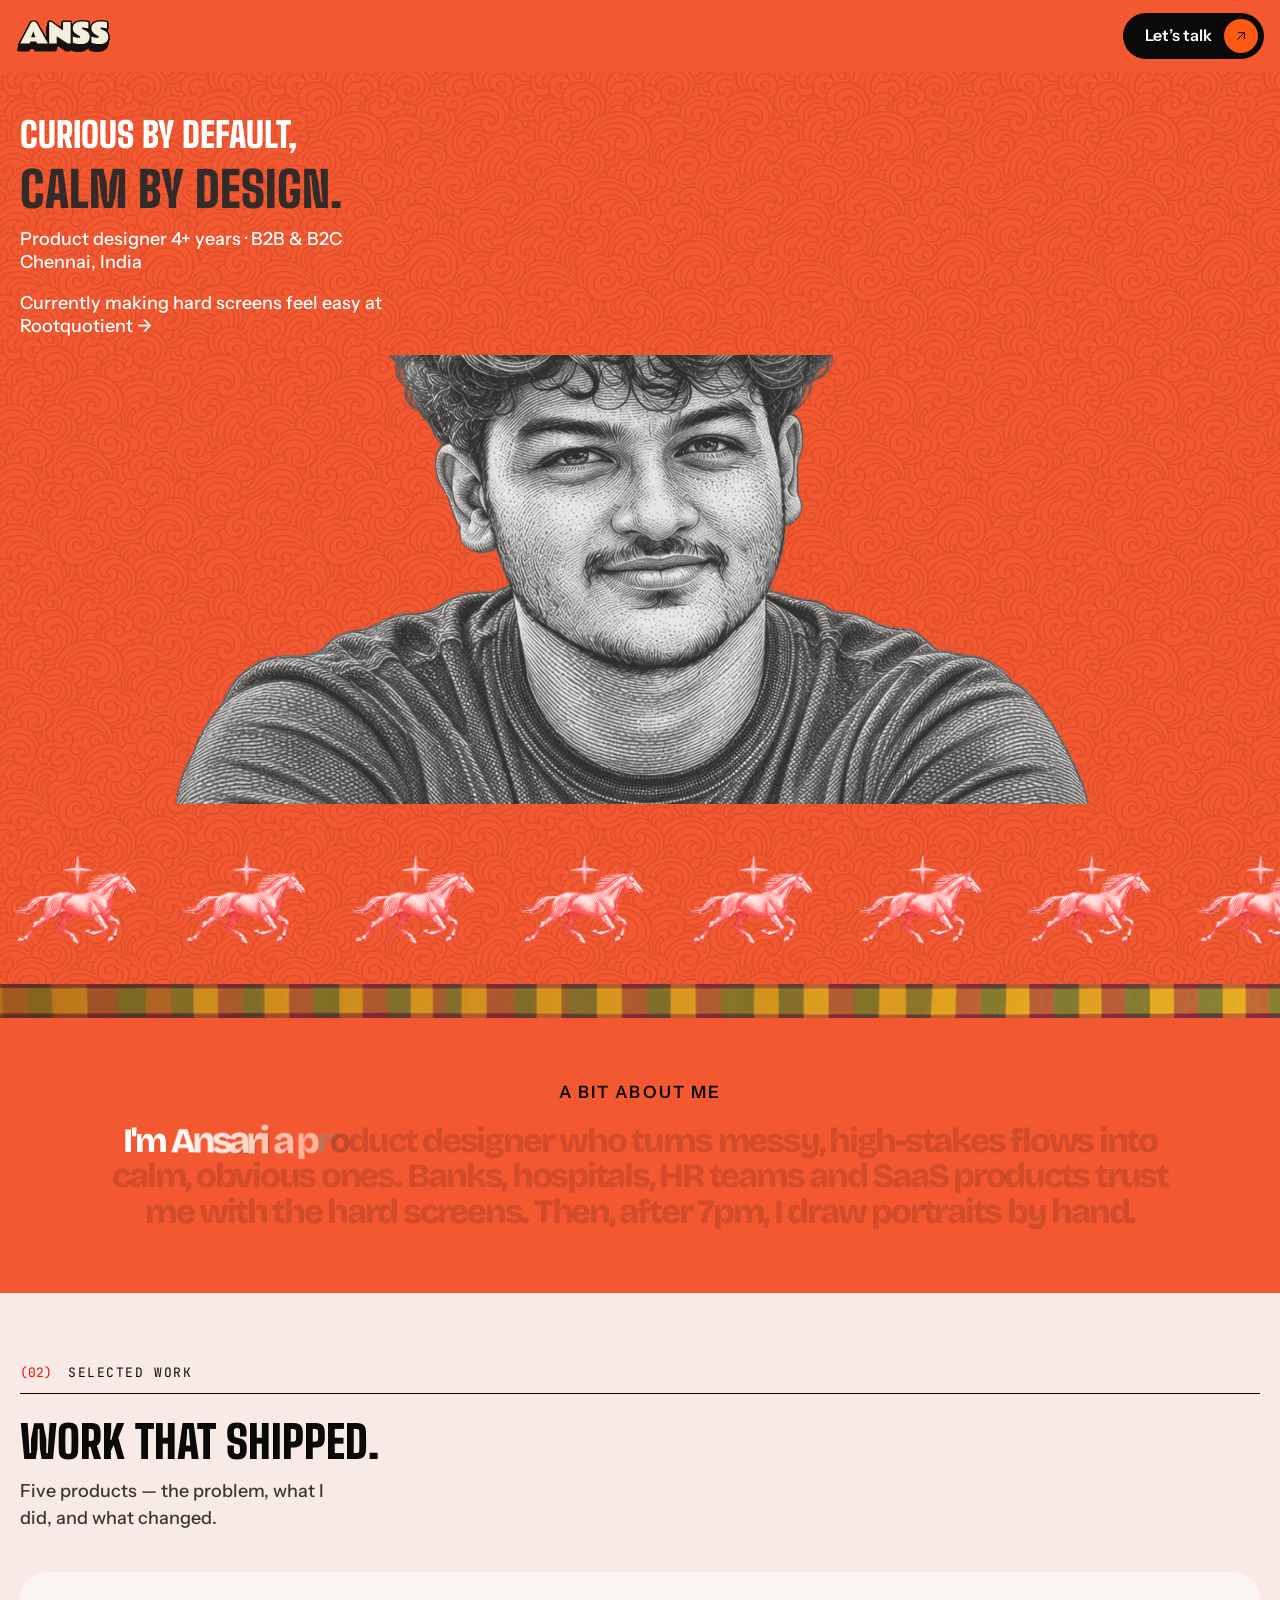
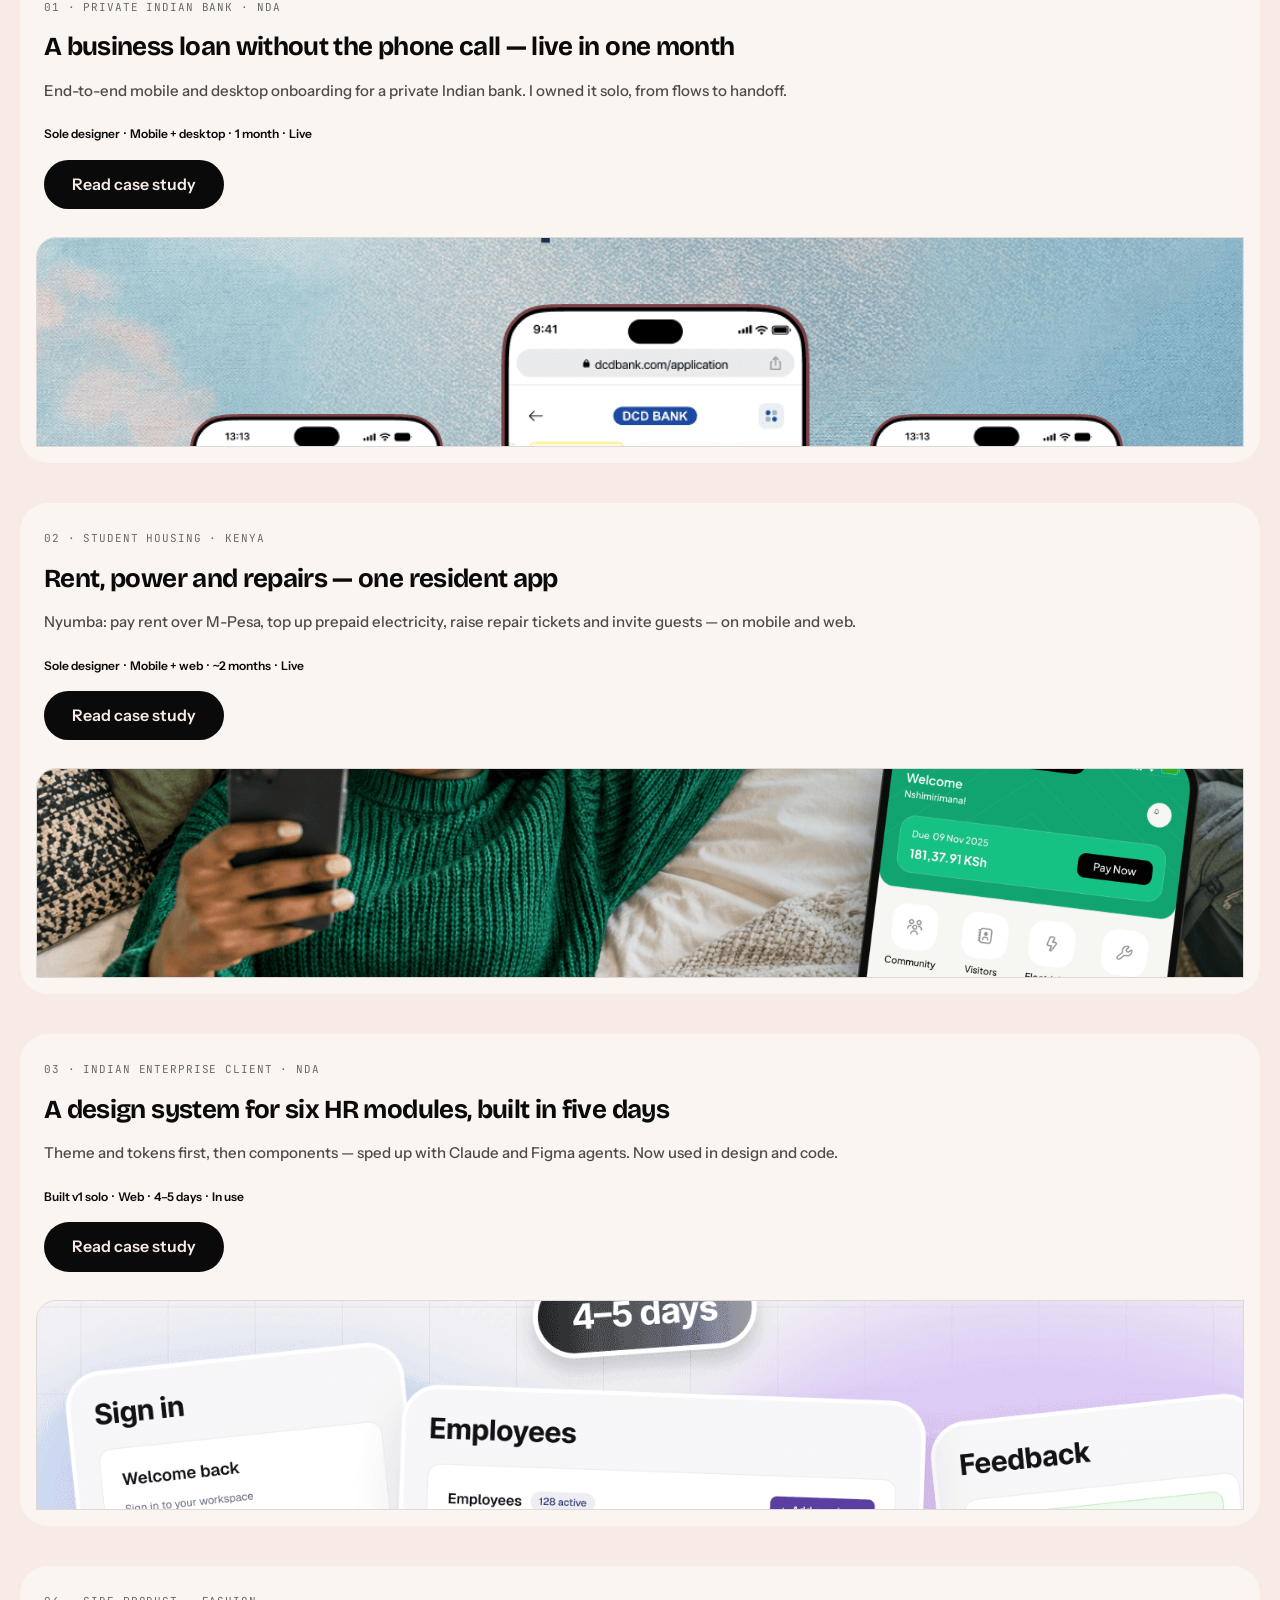
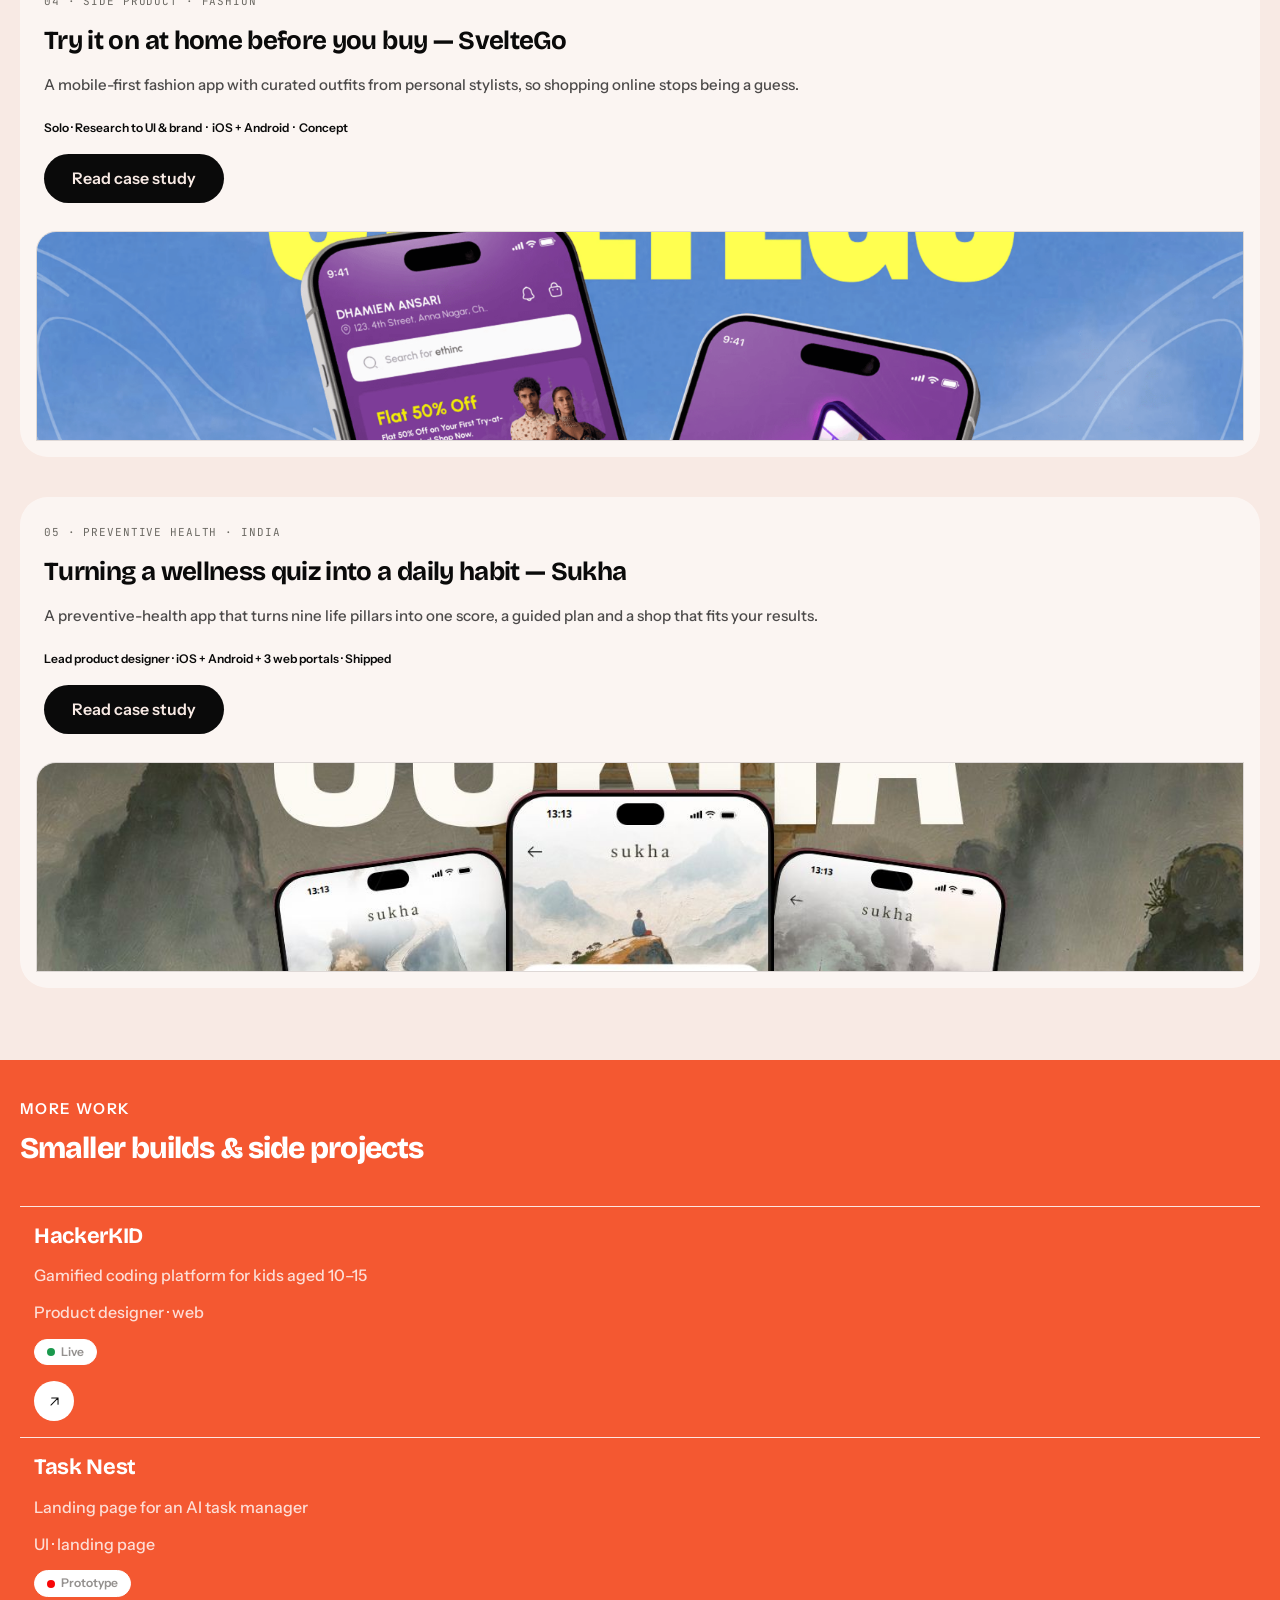
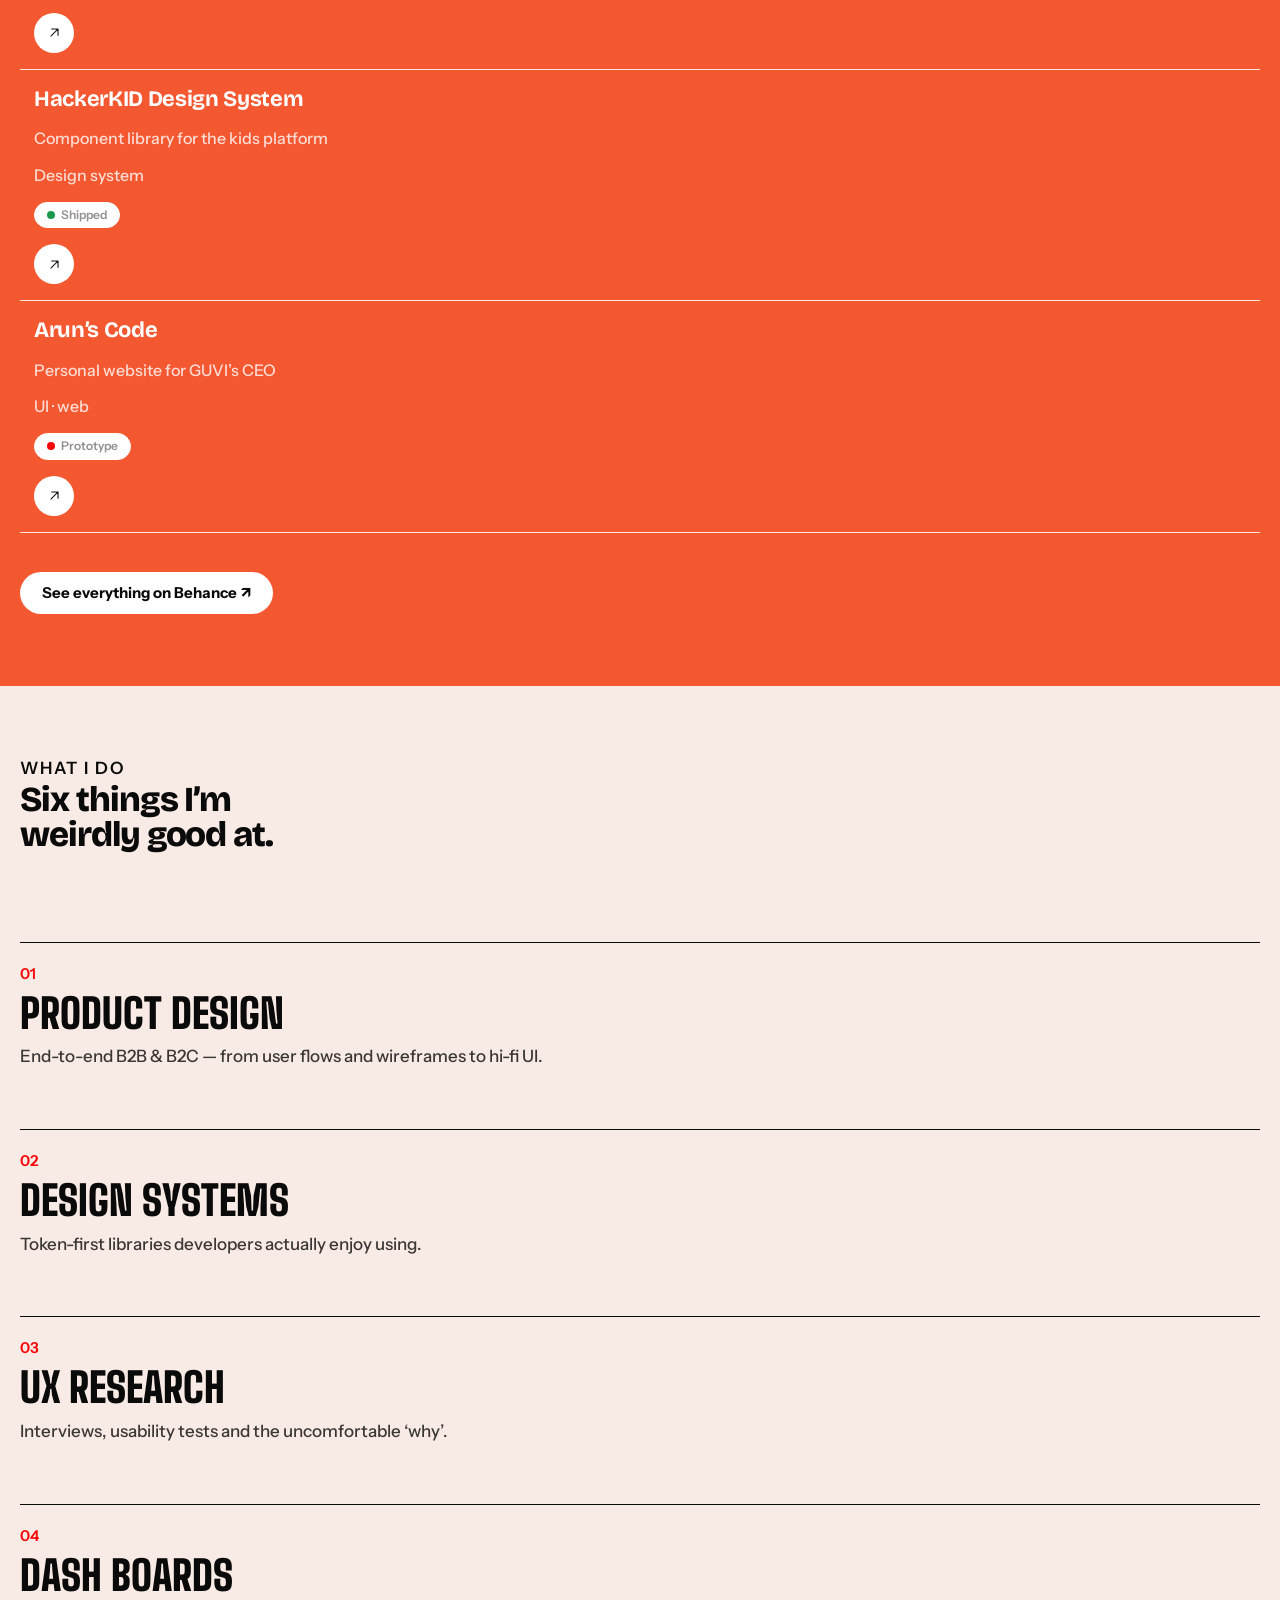
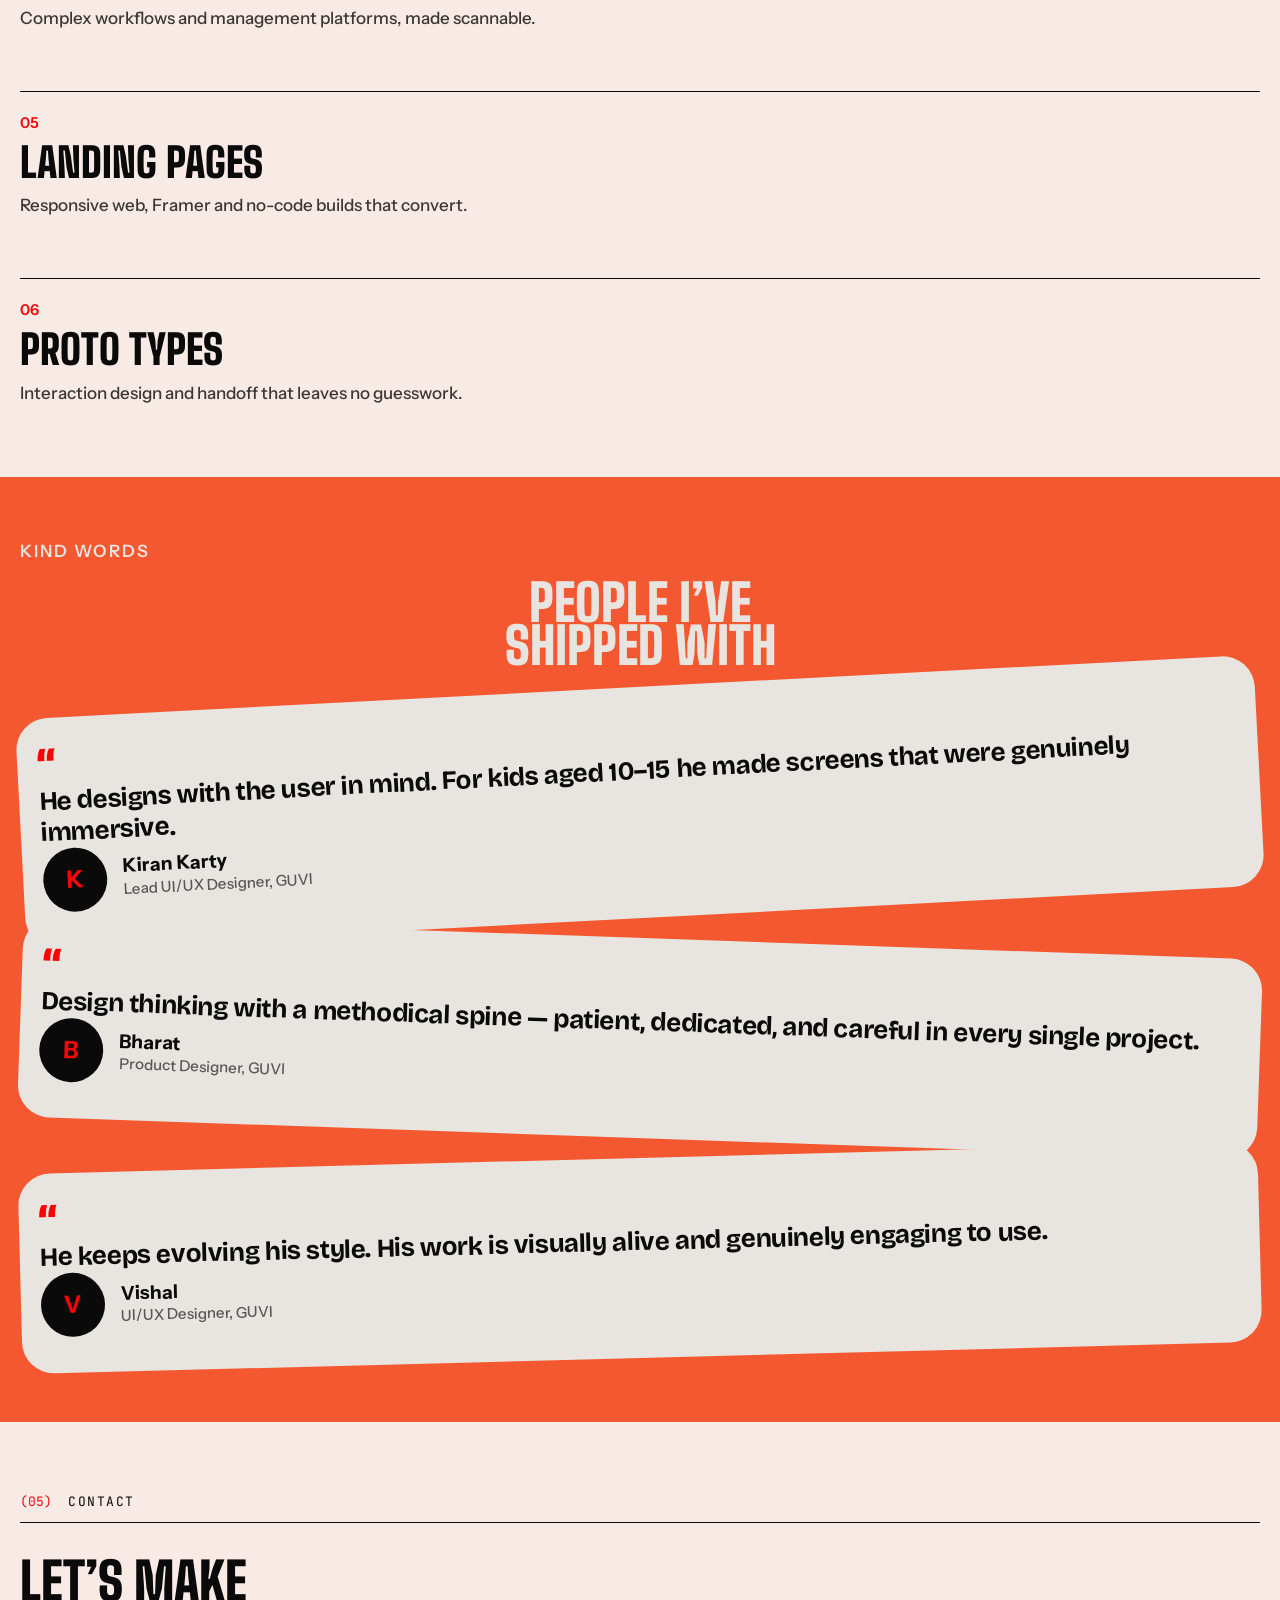
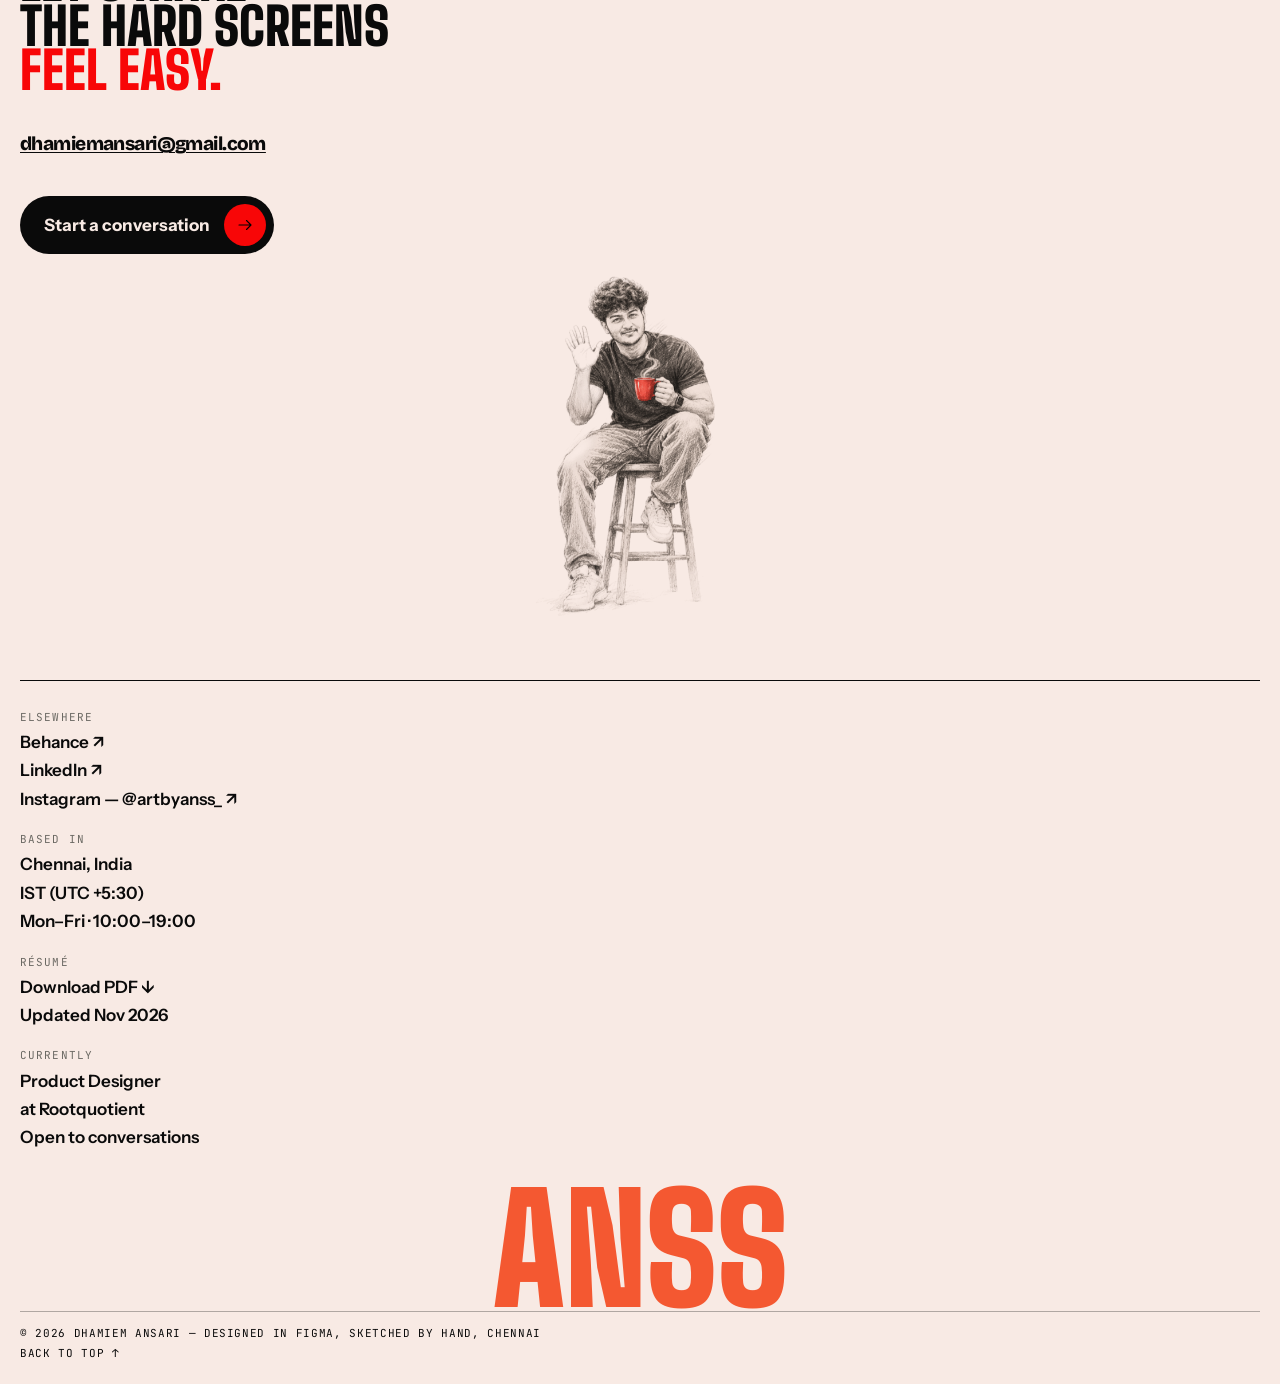
==== commit c85d2c61: "Build About and the five case-study pages; localize all images - Add about, business-loan, hrms-desi" ====
--- a/index.html
+++ b/index.html
@@ -18,7 +18,6 @@
 
   <link rel="preconnect" href="https://fonts.googleapis.com">
   <link rel="preconnect" href="https://fonts.gstatic.com" crossorigin>
-  <link rel="preconnect" href="https://framerusercontent.com" crossorigin>
   <!-- One stylesheet per family so a missing family never breaks the others -->
   <link rel="stylesheet" href="https://fonts.googleapis.com/css2?family=Big+Shoulders:wght@900&display=swap">
   <link rel="stylesheet" href="https://fonts.googleapis.com/css2?family=Big+Shoulders+Display:wght@900&display=swap">
--- a/css/site.css
+++ b/css/site.css
@@ -40,8 +40,8 @@
 }
 img, svg, canvas { display: block; max-width: 100%; }
 a { color: inherit; text-decoration: none; }
-h1, h2, h3, h4, p { margin: 0; font-weight: inherit; }
-ul { margin: 0; padding: 0; list-style: none; }
+h1, h2, h3, h4, p, figure, blockquote, dl, dd { margin: 0; font-weight: inherit; }
+ul, ol { margin: 0; padding: 0; list-style: none; }
 button { font: inherit; }
 :focus-visible { outline: 2px solid var(--ink); outline-offset: 3px; }
 
@@ -51,8 +51,7 @@
 }
 
 /* Icons */
-.icon { width: 16px; height: 16px; flex: none; }
-.icon path { fill: none; stroke: currentColor; stroke-width: 1.5; stroke-linecap: round; stroke-linejoin: round; }
+.icon { width: 16px; height: 16px; flex: none; fill: none; stroke: currentColor; stroke-width: 1.5; stroke-linecap: round; stroke-linejoin: round; }
 
 /* ---------- Navigation ---------- */
 .nav {
@@ -111,6 +110,37 @@
 }
 .label-row__n { color: var(--signal); }
 .label-row__t { letter-spacing: 0.12em; }
+
+/* ---------- Thumbnail strip ---------- */
+.strip {
+  height: 34px; width: 100%;
+  background: var(--strip) center / cover no-repeat;
+}
+
+/* Portrait reveal (engraving → real photo under the brush) */
+.reveal { position: relative; overflow: hidden; touch-action: pan-y; cursor: crosshair; }
+.reveal > img, .reveal > canvas {
+  position: absolute; inset: 0; width: 100%; height: 100%;
+  object-fit: cover; pointer-events: none; user-select: none;
+}
+
+/* ---------- Section label (generic) ---------- */
+.lbl {
+  display: flex; gap: 16px; padding-bottom: 12px;
+  font: 400 13px/1.3 var(--f-mono);
+  color: var(--lbl-t, var(--ink));
+}
+.lbl__n { color: var(--lbl-n, var(--signal)); }
+.lbl__t { letter-spacing: 0.12em; }
+.lbl--line { box-shadow: inset 0 -1.5px 0 var(--lbl-b, var(--ink)); }
+
+/* ---------- Swirl texture ---------- */
+.swirl {
+  position: absolute; inset: 0; z-index: 0;
+  background: #000; opacity: var(--swirl-o, 0.09); pointer-events: none;
+  -webkit-mask: url('/assets/img/7ehRA2Gz63JG1YM7lRhOSmz09eA.png') top left / 264px repeat;
+          mask: url('/assets/img/7ehRA2Gz63JG1YM7lRhOSmz09eA.png') top left / 264px repeat;
+}
 
 /* ---------- Appear on scroll (Framer "appear" effect) ---------- */
 [data-appear] {
--- a/css/home.css
+++ b/css/home.css
@@ -69,18 +69,8 @@
   .hero__portrait { top: 283px; left: 96px; width: 1249px; height: 943px; z-index: 2; }
 }
 
-/* Portrait reveal (engraving → real photo under the brush) */
-.reveal { position: relative; overflow: hidden; touch-action: pan-y; cursor: crosshair; }
-.reveal > img, .reveal > canvas {
-  position: absolute; inset: 0; width: 100%; height: 100%;
-  object-fit: cover; pointer-events: none; user-select: none;
-}
 
 /* ---------- Thumbnail strip ---------- */
-.strip {
-  height: 34px; width: 100%;
-  background: var(--strip) center / cover no-repeat;
-}
 
 /* ---------- About (scroll-pinned, scroll-fill text) ---------- */
 .about-pin { background: var(--brand); }
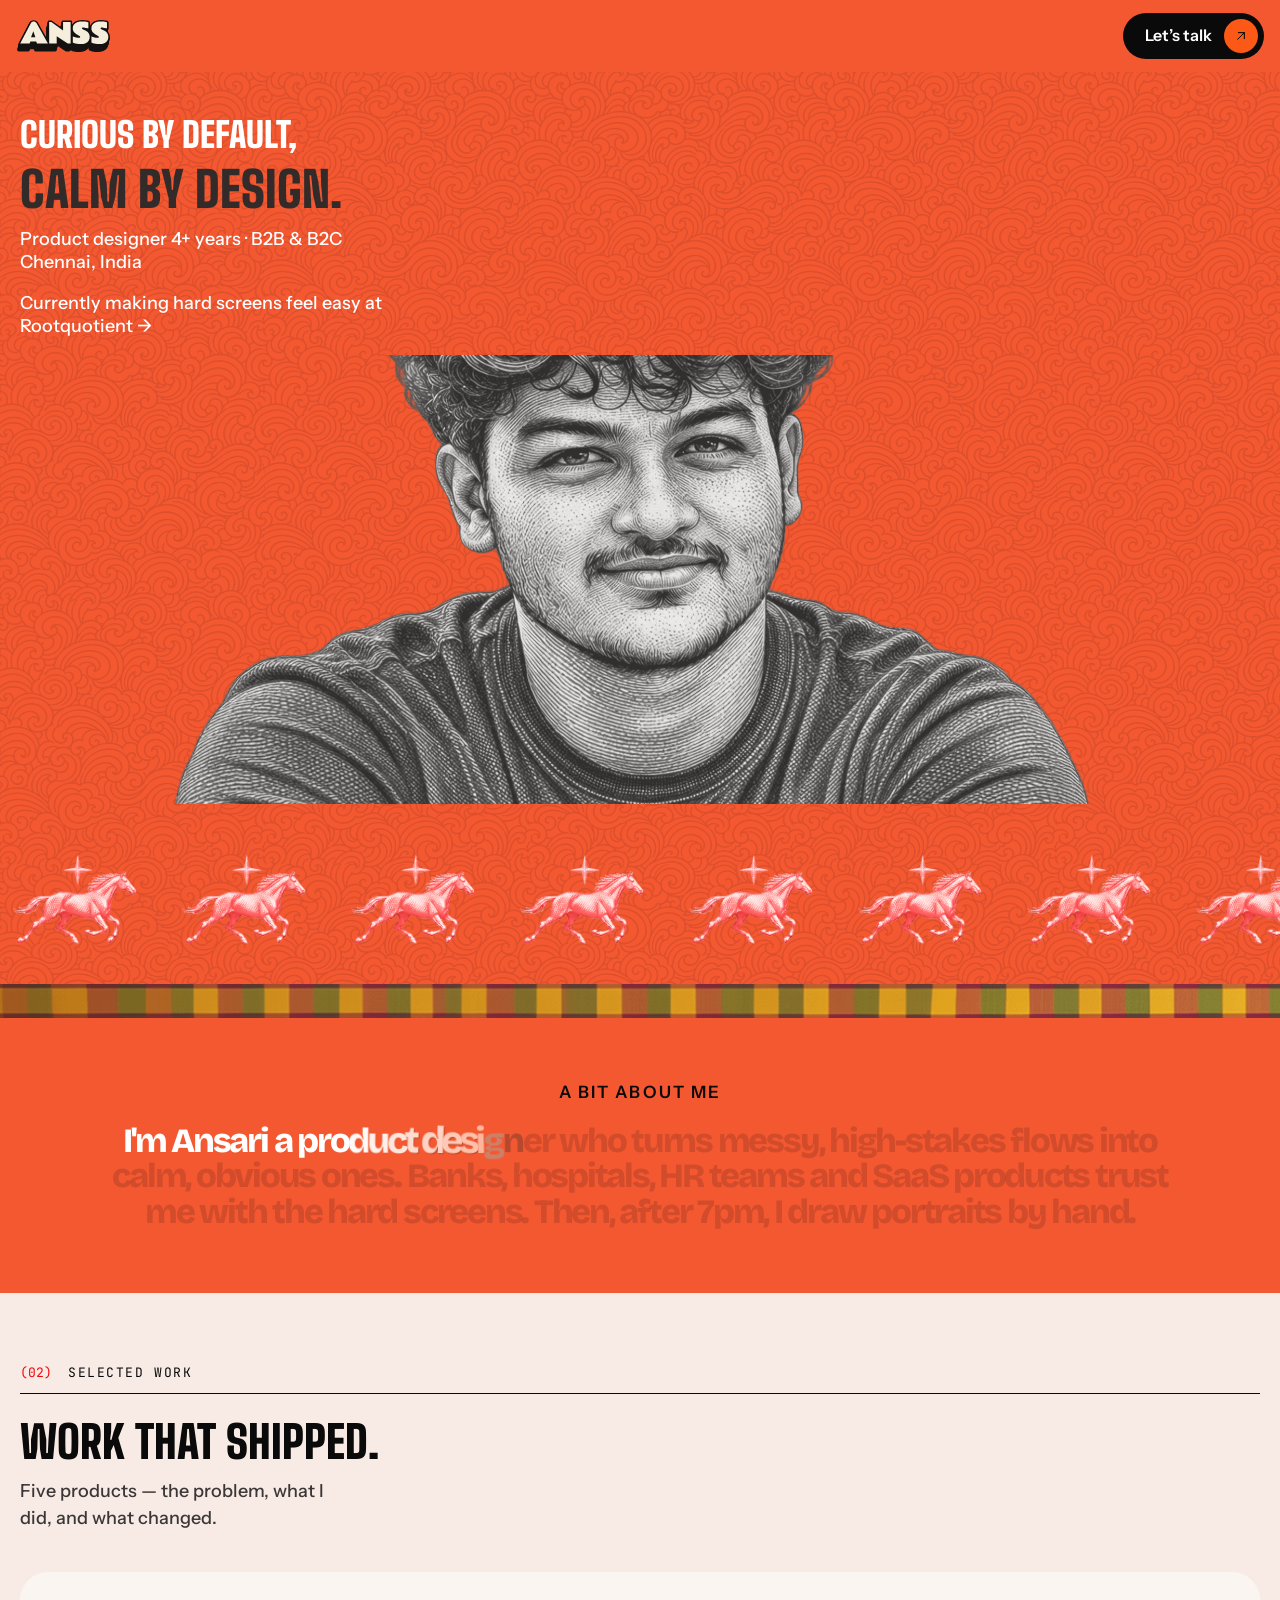
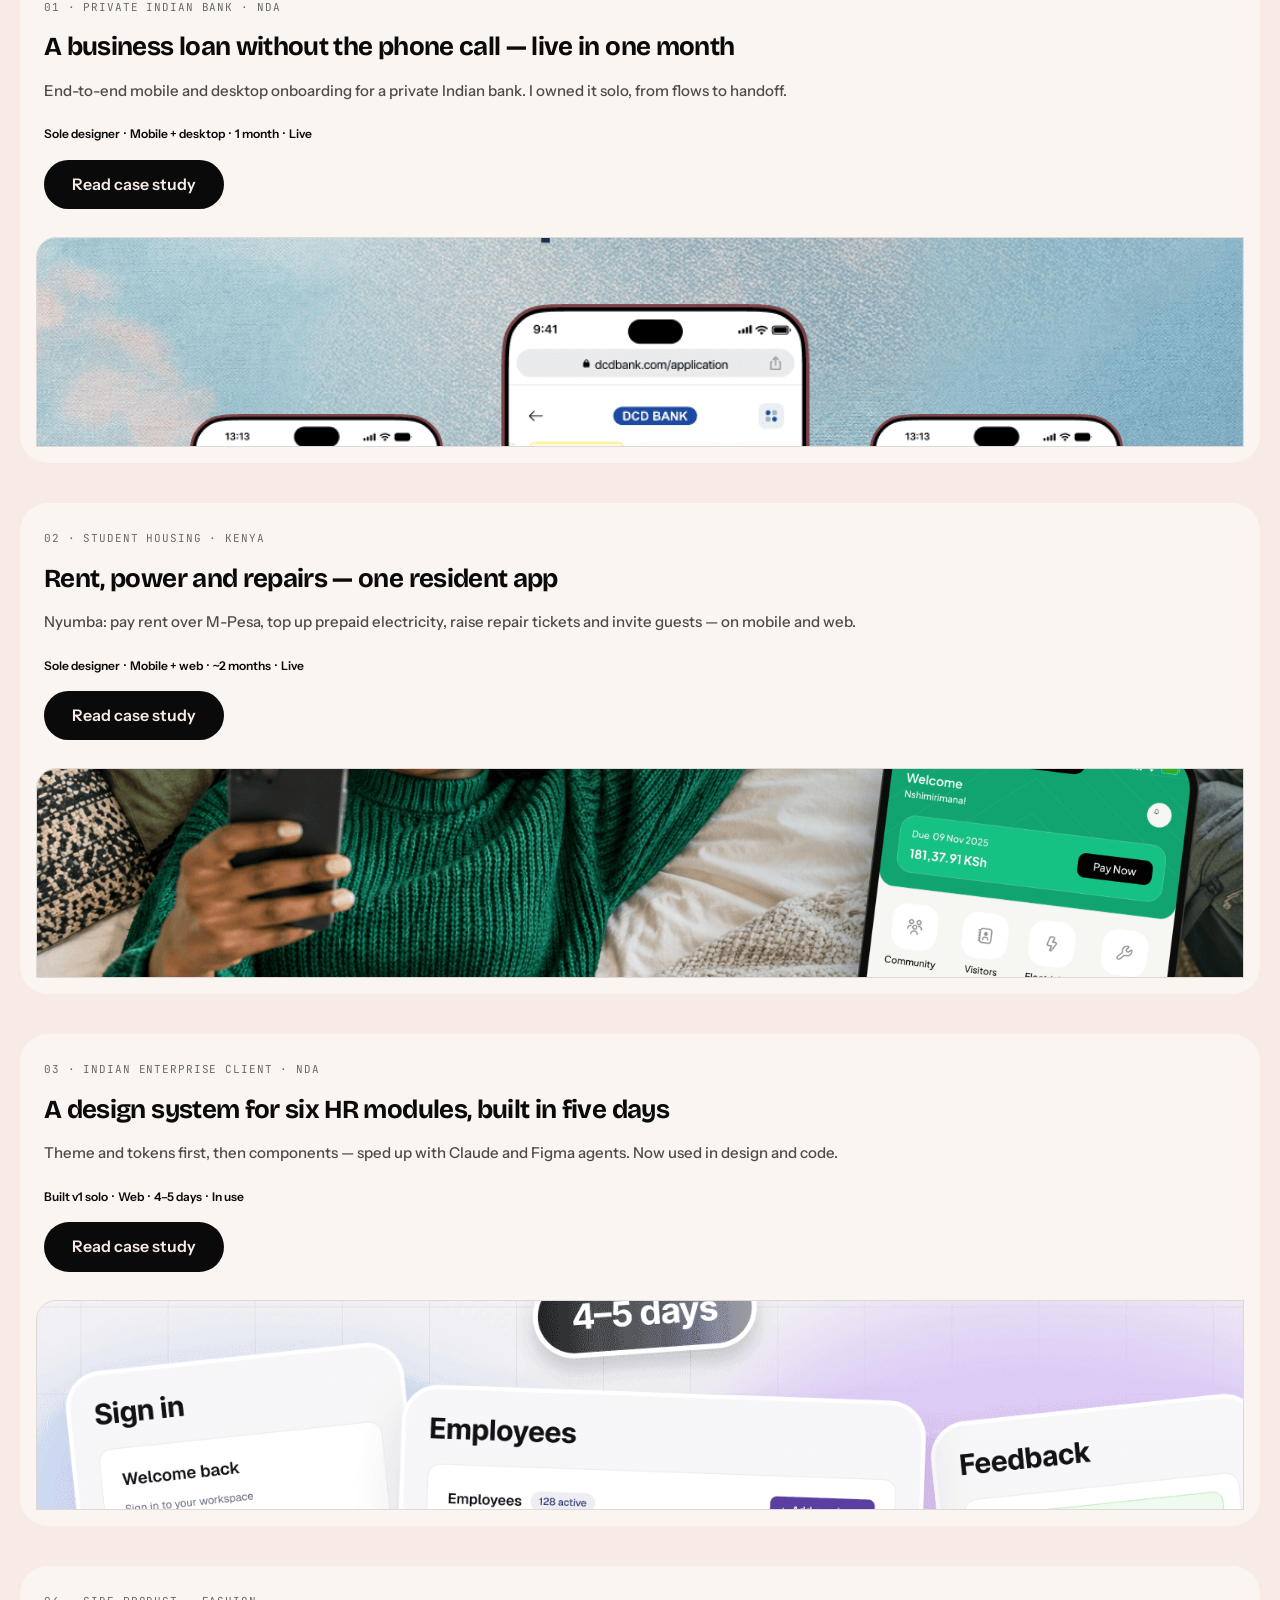
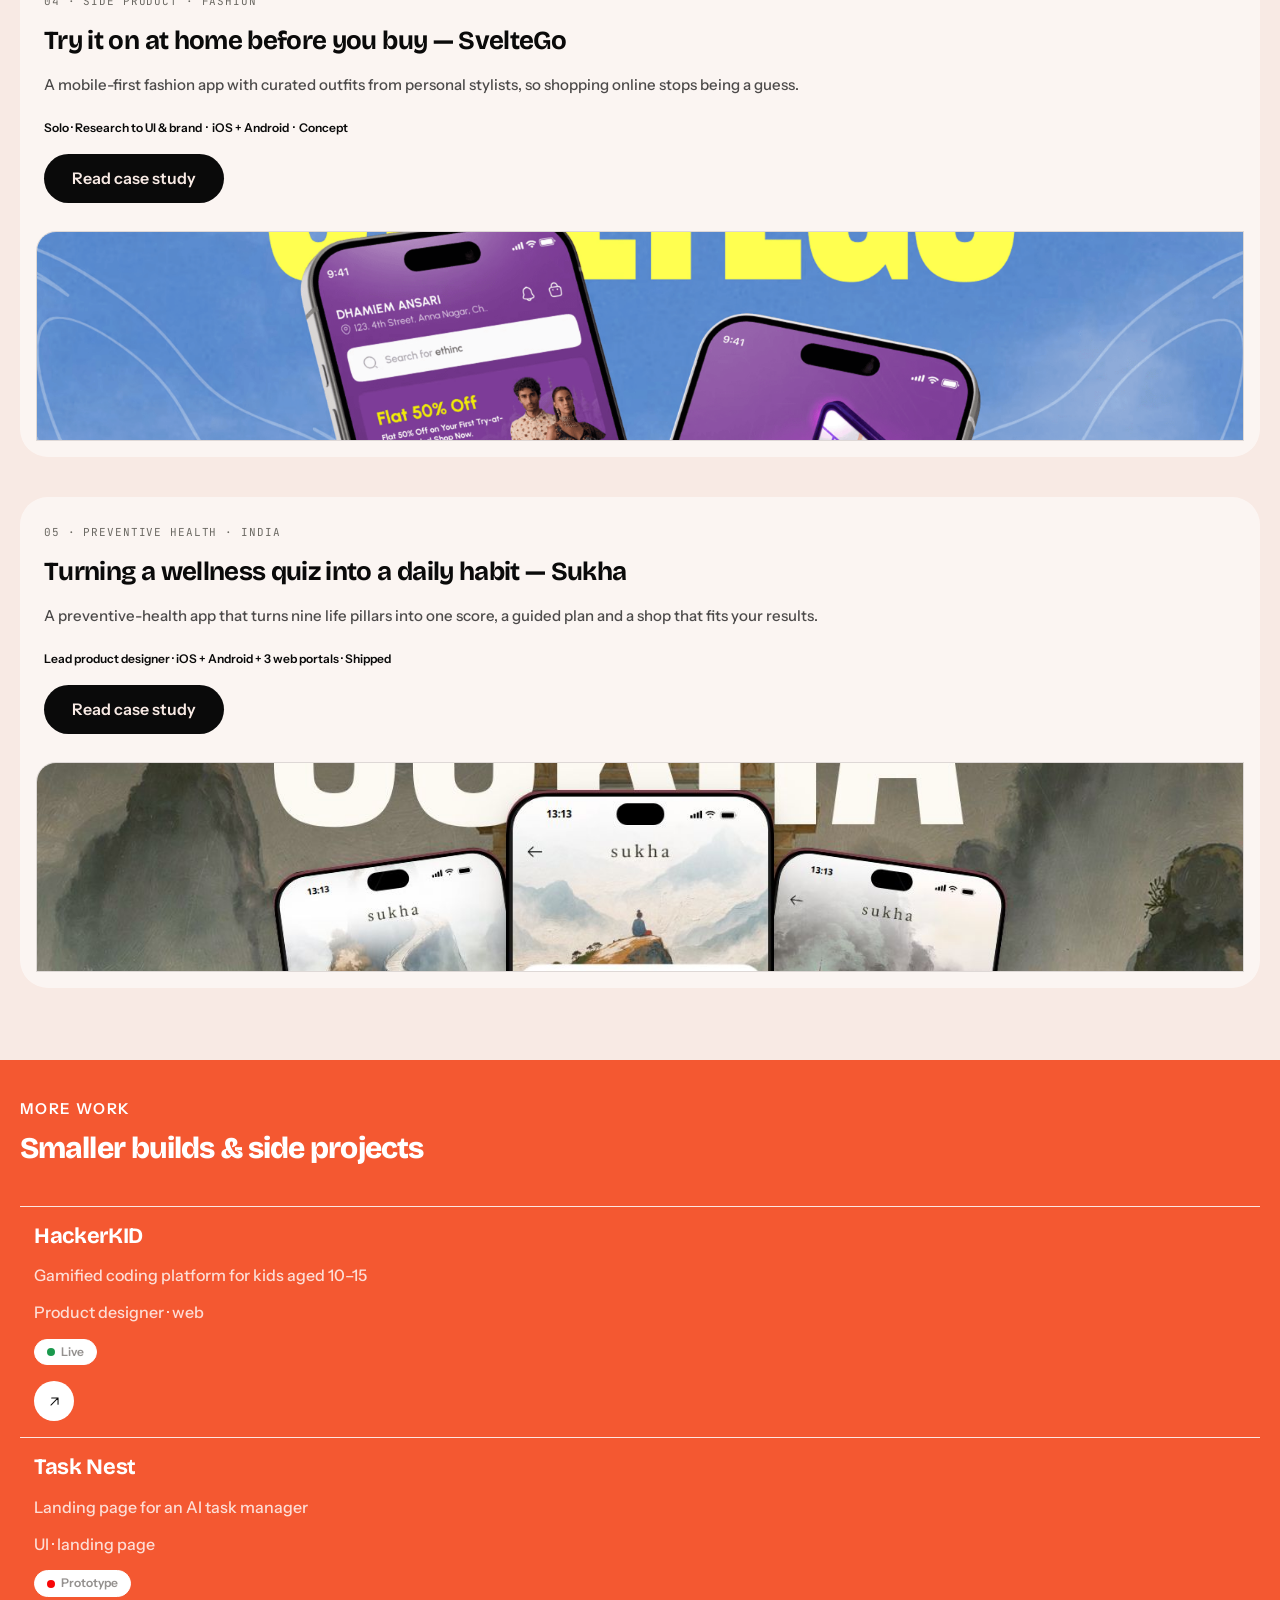
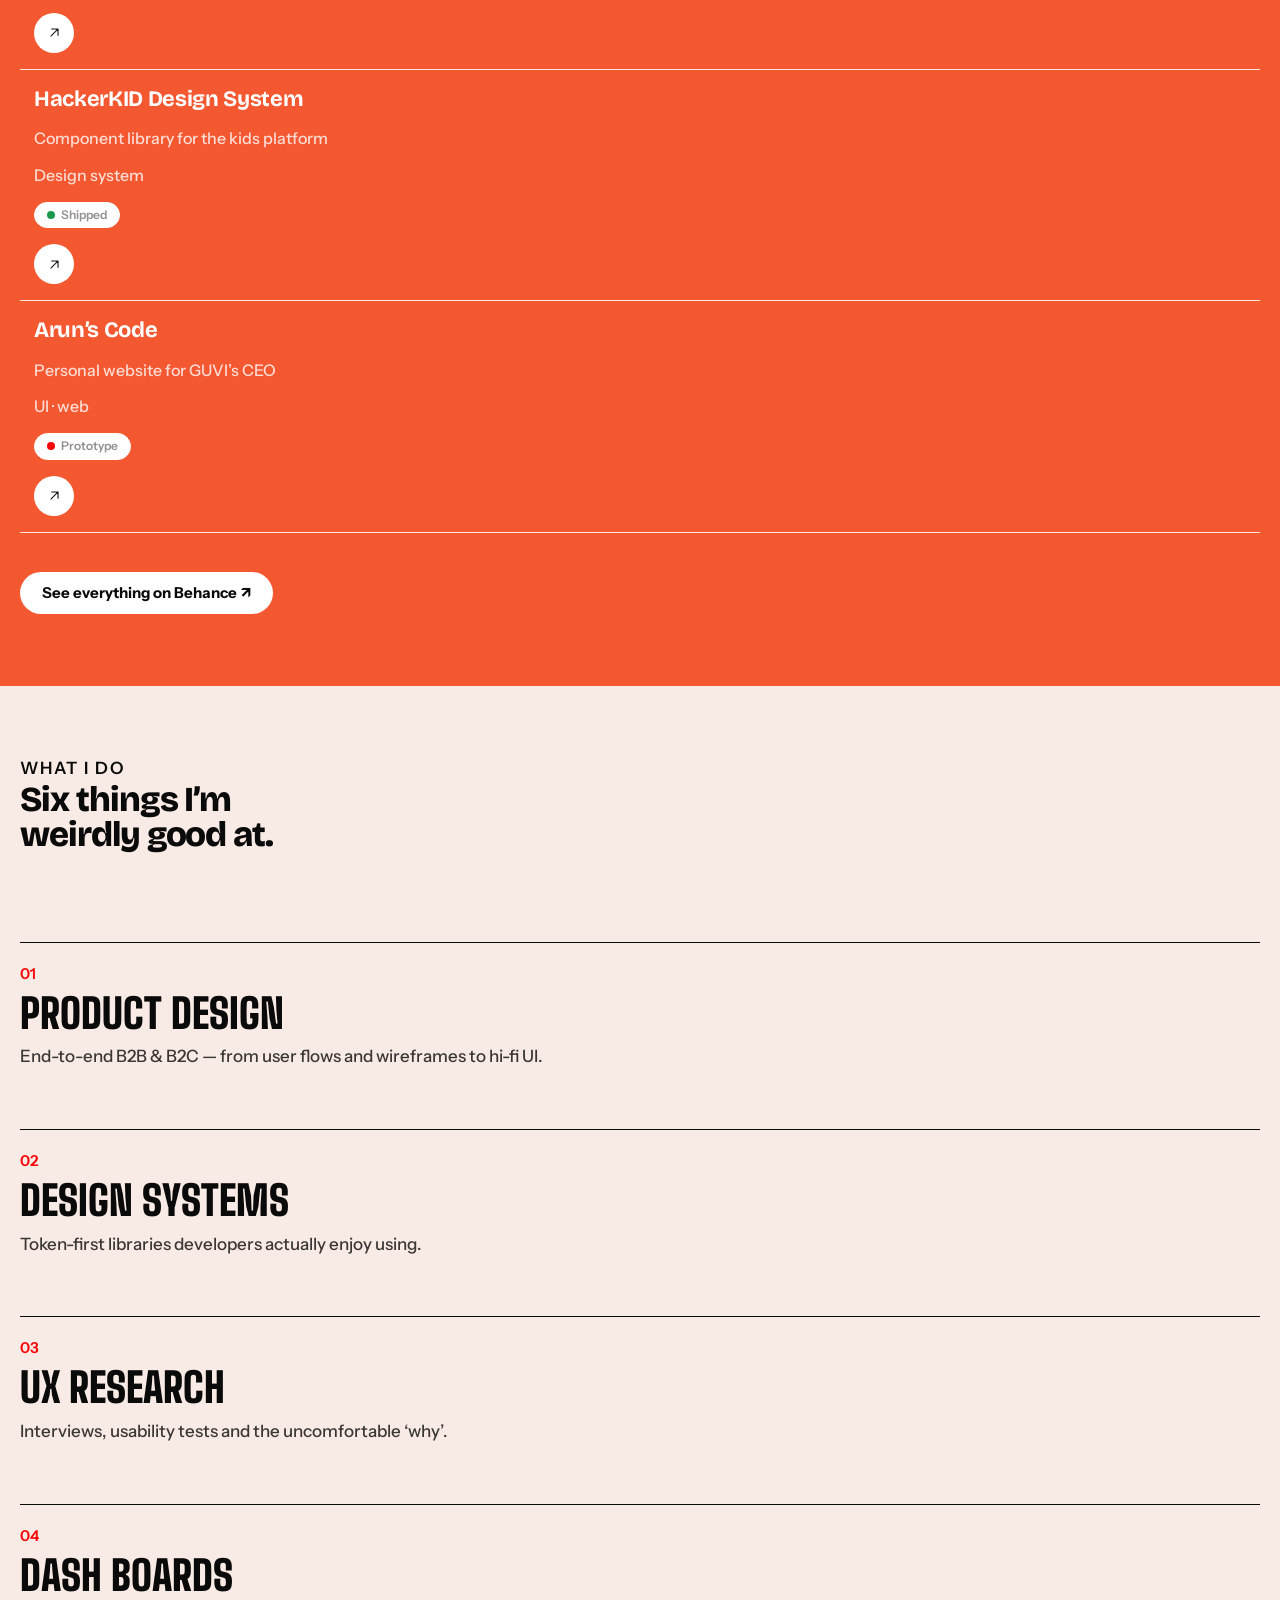
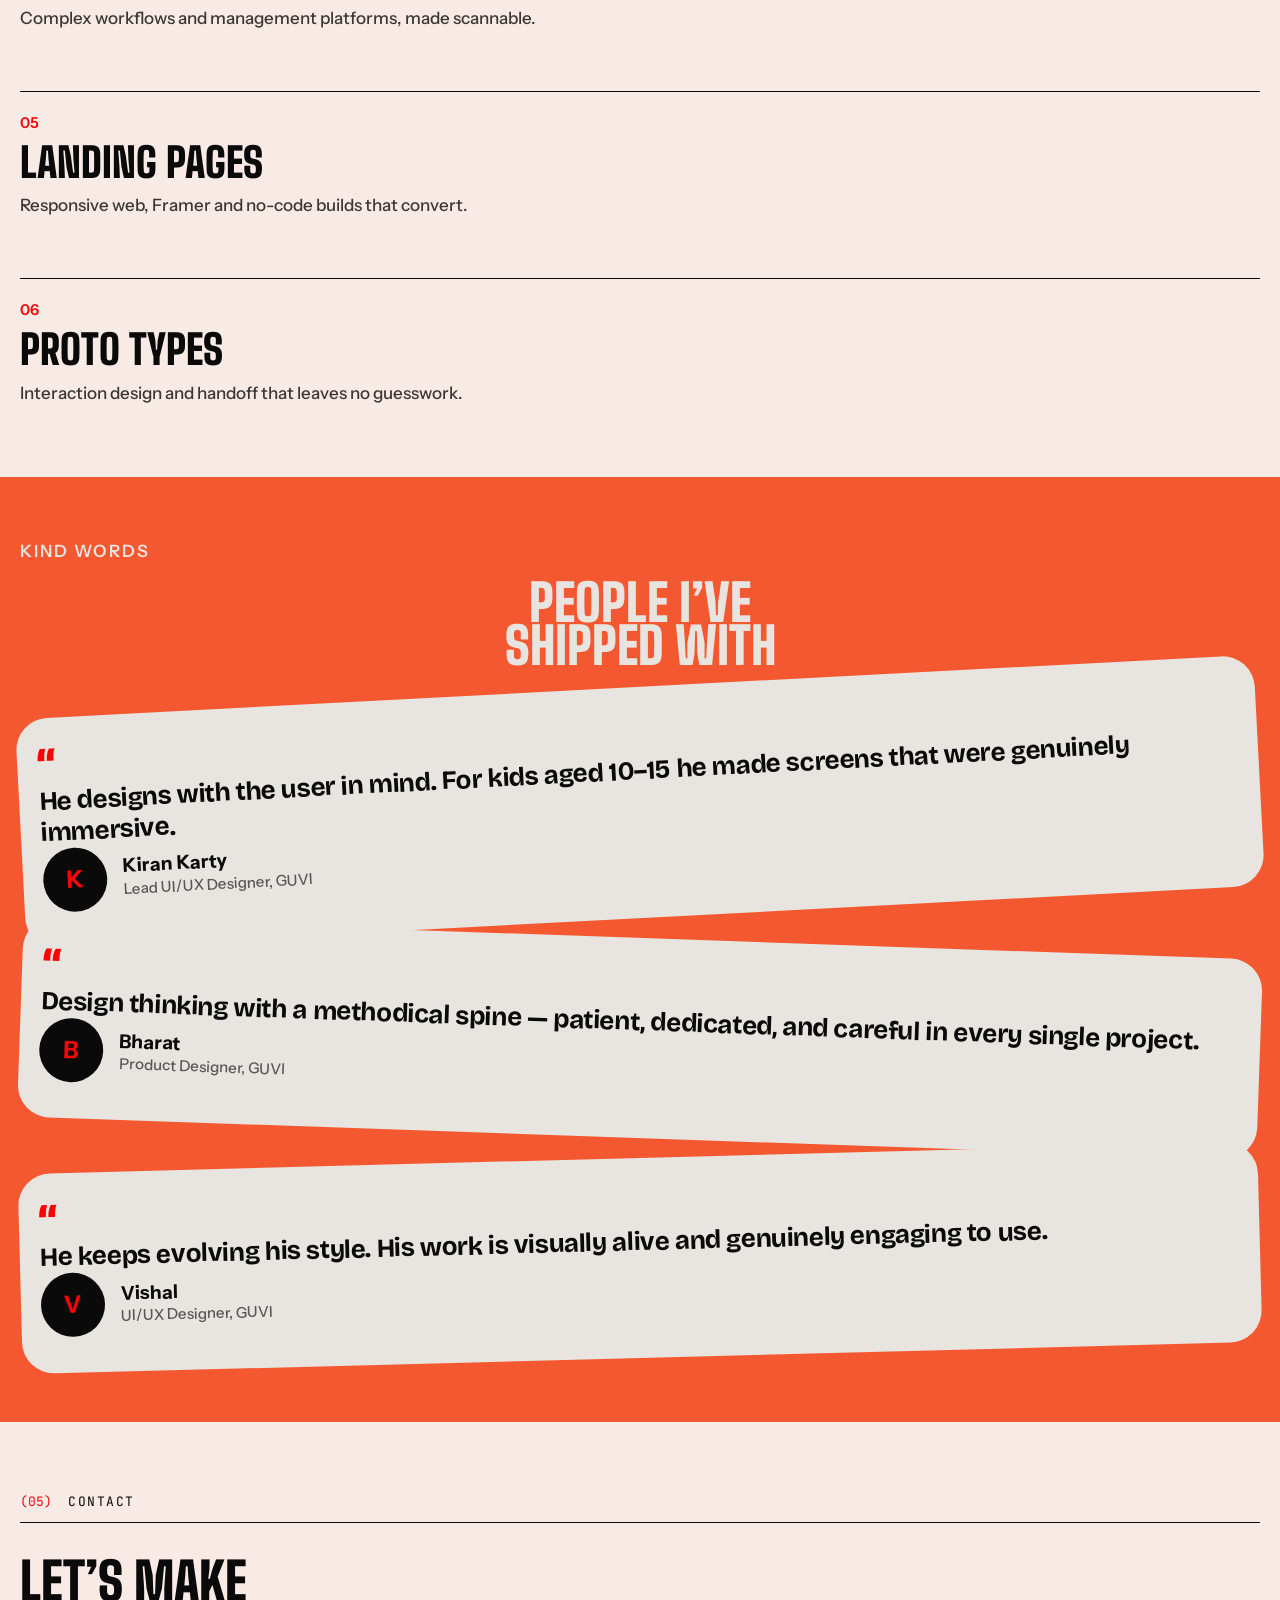
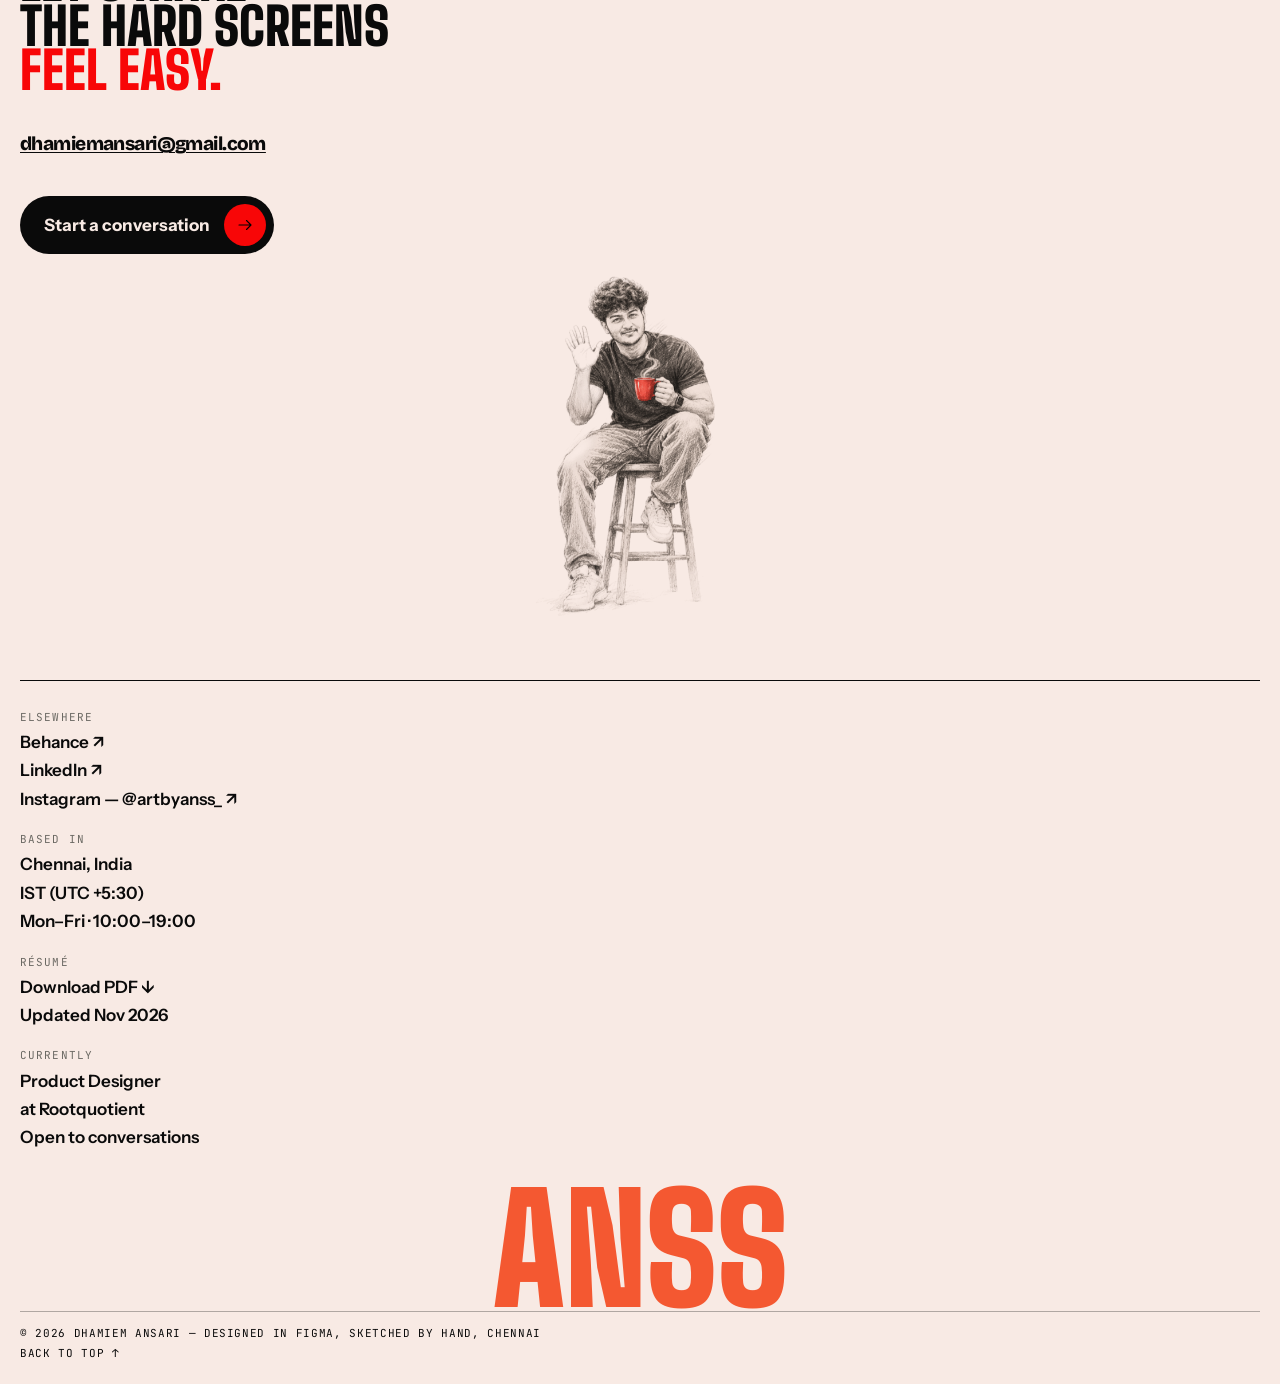
==== commit debe6fcd: "Help Google find the site for "Dhamiem Ansari" - Put the full name in every page title, description " ====
--- a/index.html
+++ b/index.html
@@ -3,14 +3,18 @@
 <head>
   <meta charset="utf-8">
   <meta name="viewport" content="width=device-width, initial-scale=1">
-  <title>Ansari — Product Designer</title>
-  <meta name="description" content="Product designer in Chennai with 4+ years turning messy, high-stakes B2B and B2C flows into calm, obvious screens — for banks, healthcare, HR and SaaS.">
+  <title>Dhamiem Ansari — Product Designer in Chennai</title>
+  <meta name="description" content="Dhamiem Ansari is a product designer in Chennai with 4+ years turning messy, high-stakes B2B and B2C flows into calm, obvious screens — for banks, healthcare, HR and SaaS.">
   <meta name="theme-color" content="#F45831">
 
+  <link rel="canonical" href="https://dhamiemansari.com/">
+  <meta property="og:url" content="https://dhamiemansari.com/">
+  <meta property="og:site_name" content="Dhamiem Ansari">
+  <meta name="author" content="Dhamiem Ansari">
   <meta property="og:type" content="website">
-  <meta property="og:title" content="Ansari — Product Designer">
-  <meta property="og:description" content="Product designer in Chennai with 4+ years turning messy, high-stakes B2B and B2C flows into calm, obvious screens — for banks, healthcare, HR and SaaS.">
-  <meta property="og:image" content="/assets/img/NArjonOzEowqveGixobbCnYiuLc.png">
+  <meta property="og:title" content="Dhamiem Ansari — Product Designer in Chennai">
+  <meta property="og:description" content="Dhamiem Ansari is a product designer in Chennai with 4+ years turning messy, high-stakes B2B and B2C flows into calm, obvious screens — for banks, healthcare, HR and SaaS.">
+  <meta property="og:image" content="https://dhamiemansari.com/assets/img/NArjonOzEowqveGixobbCnYiuLc.png">
   <meta name="twitter:card" content="summary_large_image">
 
   <link rel="icon" type="image/svg+xml" href="/assets/img/dMT9slzYS0A83HWiABIukZHcNY.svg">
@@ -29,6 +33,7 @@
   <link rel="preload" as="image" href="/assets/img/sGFsP6tSRiR3FgPd1iBp4Zjryus.png">
   <link rel="stylesheet" href="/css/site.css">
   <link rel="stylesheet" href="/css/home.css">
+  <script type="application/ld+json">{"@context": "https://schema.org", "@graph": [{"@type": "Person", "@id": "https://dhamiemansari.com/#person", "name": "Dhamiem Ansari", "alternateName": ["Ansari", "ANSS"], "jobTitle": "Product Designer", "url": "https://dhamiemansari.com/", "image": "https://dhamiemansari.com/assets/img/NArjonOzEowqveGixobbCnYiuLc.png", "worksFor": {"@type": "Organization", "name": "Rootquotient"}, "address": {"@type": "PostalAddress", "addressLocality": "Chennai", "addressCountry": "IN"}, "knowsAbout": ["Product design", "UX design", "UI design", "Design systems", "UX research"], "sameAs": ["https://www.linkedin.com/in/dhamiem-ansari-42543a215/", "https://www.behance.net/anzz", "https://www.instagram.com/artbyanss_/"]}, {"@type": "WebSite", "@id": "https://dhamiemansari.com/#website", "url": "https://dhamiemansari.com/", "name": "Dhamiem Ansari — Product Designer", "publisher": {"@id": "https://dhamiemansari.com/#person"}, "inLanguage": "en"}]}</script>
 </head>
 <body>
 
@@ -67,7 +72,7 @@
     </div>
 
     <div class="hero__inner">
-      <h1 class="sr-only">Ansari — product designer. Curious by default, calm by design.</h1>
+      <h1 class="sr-only">Dhamiem Ansari — product designer in Chennai. Curious by default, calm by design.</h1>
       <p class="hero__l1" aria-hidden="true">Curious by default,</p>
       <p class="hero__l2" aria-hidden="true">Calm by design.</p>
       <p class="hero__note" aria-hidden="true">that’s me →<br>(scratch the photo —<br>there’s a sketch underneath)</p>
@@ -77,7 +82,7 @@
            data-base="/assets/img/sGFsP6tSRiR3FgPd1iBp4Zjryus.png"
            data-reveal="/assets/img/xkuZmBIQe9WezTQ69YUP7DEJww.png"
            data-brush="260" data-softness="0.55" data-heal="0.008">
-        <img src="/assets/img/sGFsP6tSRiR3FgPd1iBp4Zjryus.png" alt="Pencil-engraving portrait of Ansari" width="2324" height="1754" fetchpriority="high">
+        <img src="/assets/img/sGFsP6tSRiR3FgPd1iBp4Zjryus.png" alt="Pencil-engraving portrait of Dhamiem Ansari" width="2324" height="1754" fetchpriority="high">
         <canvas aria-hidden="true"></canvas>
       </div>
     </div>
@@ -275,7 +280,7 @@
       </a>
     </div>
     <div class="footer__art">
-      <img src="/assets/img/RTUVJ7Y61MXbLYpT169H3jozbfE.png" alt="Pencil self-portrait of Ansari holding a coffee" loading="lazy" width="1222" height="1222">
+      <img src="/assets/img/RTUVJ7Y61MXbLYpT169H3jozbfE.png" alt="Pencil self-portrait of Dhamiem Ansari holding a coffee" loading="lazy" width="1222" height="1222">
     </div>
   </div>
   <div class="footer__info">
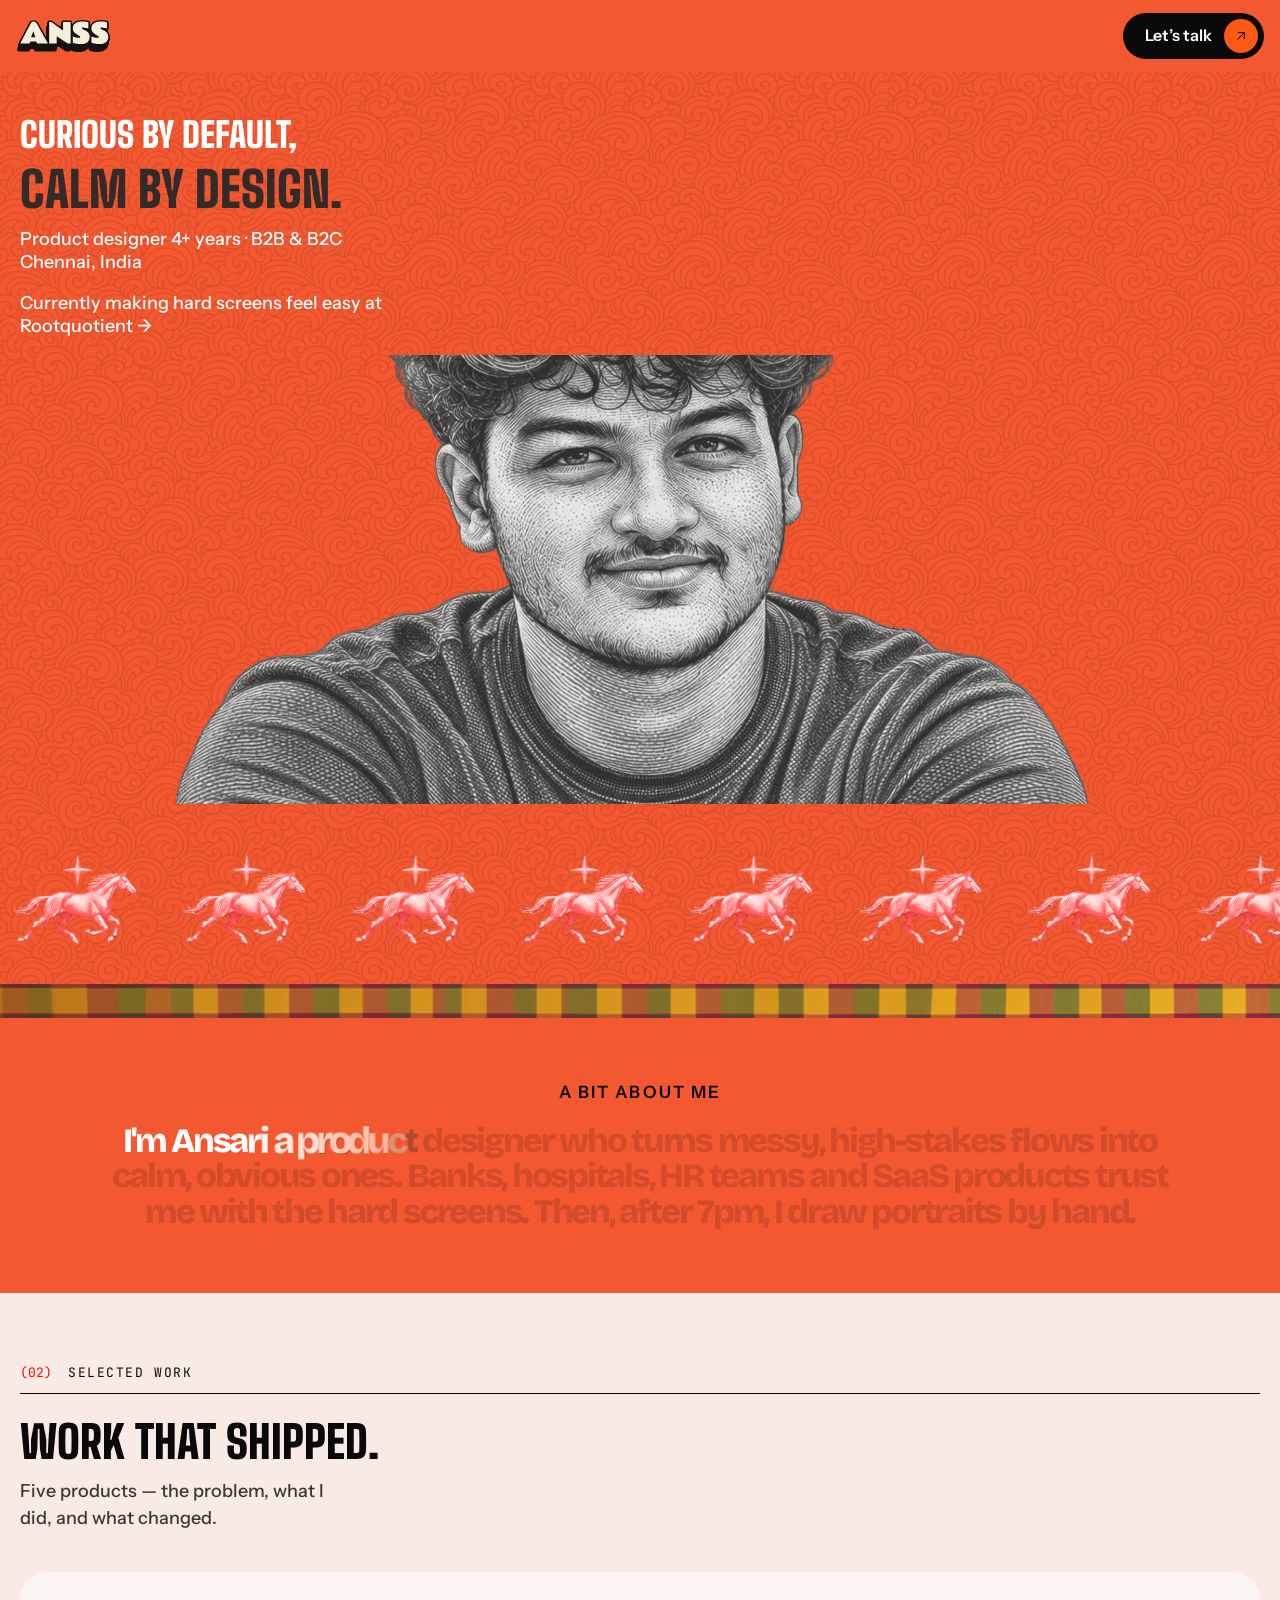
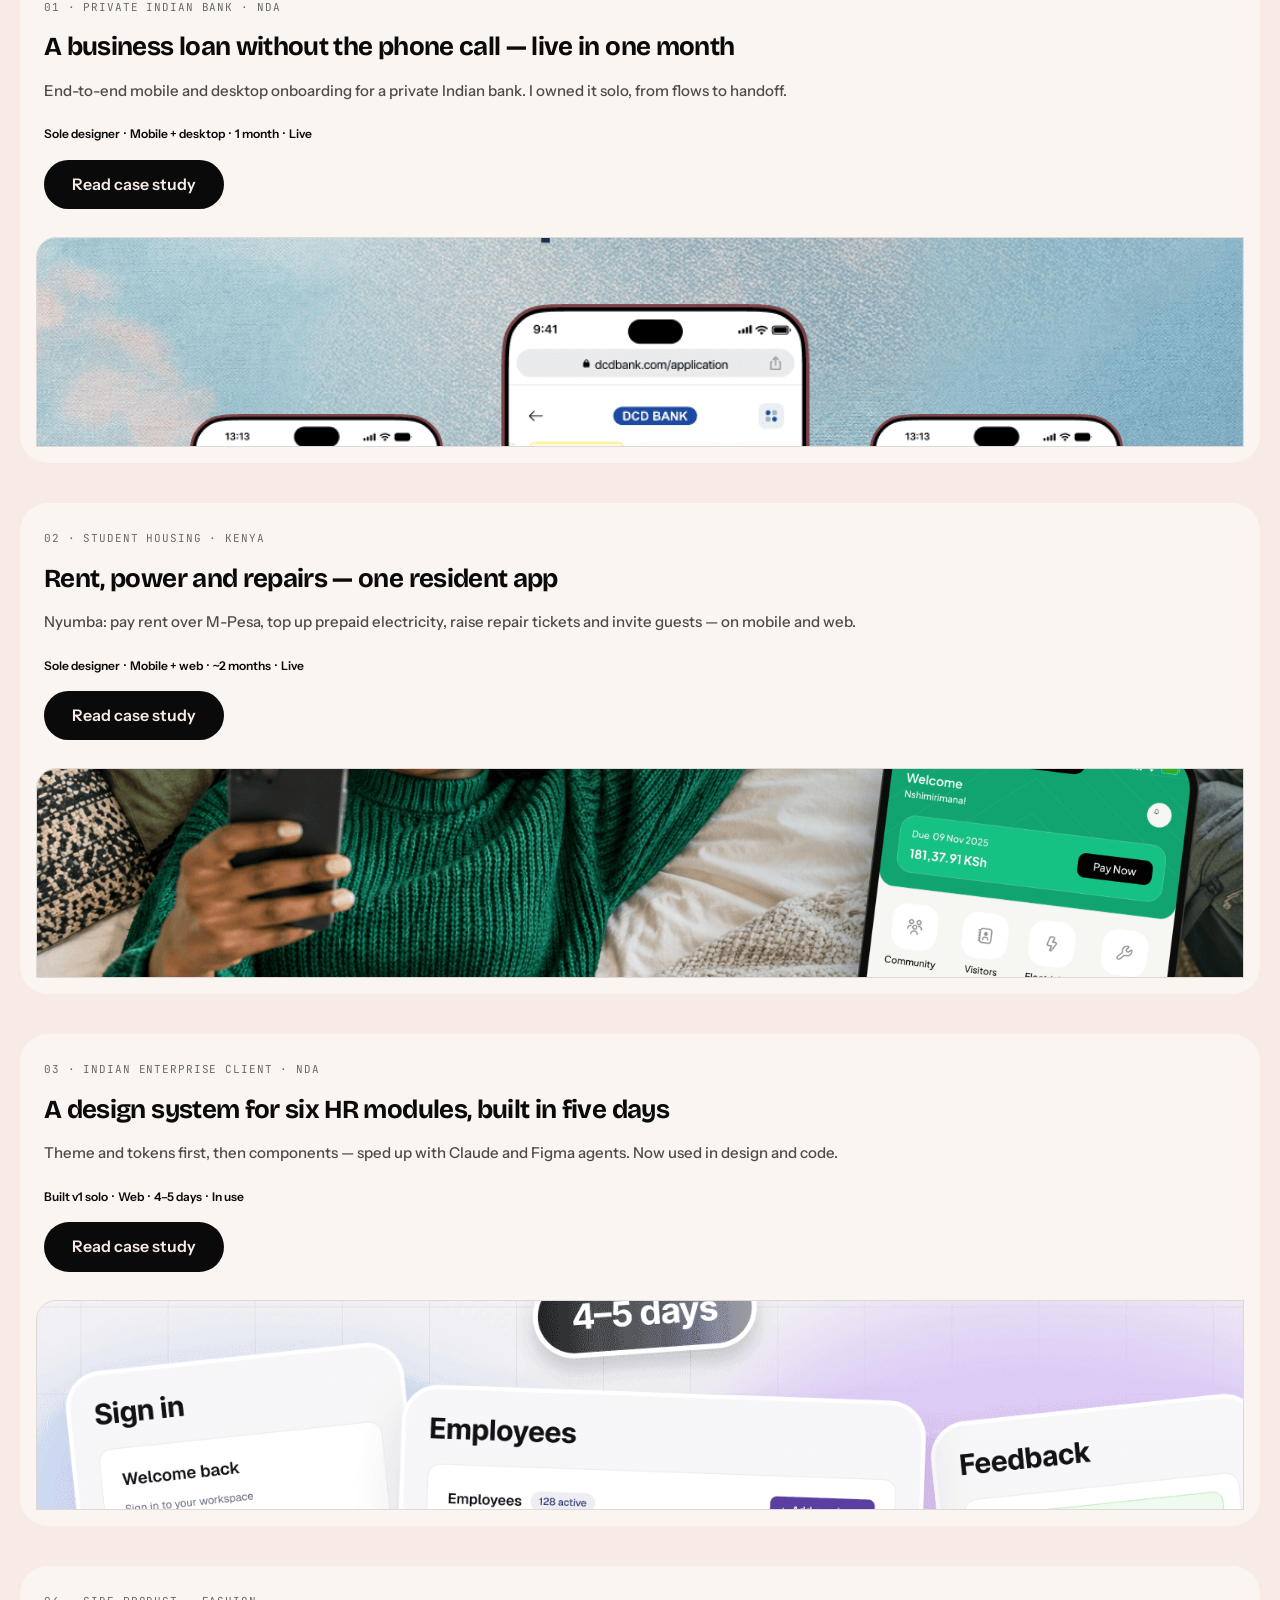
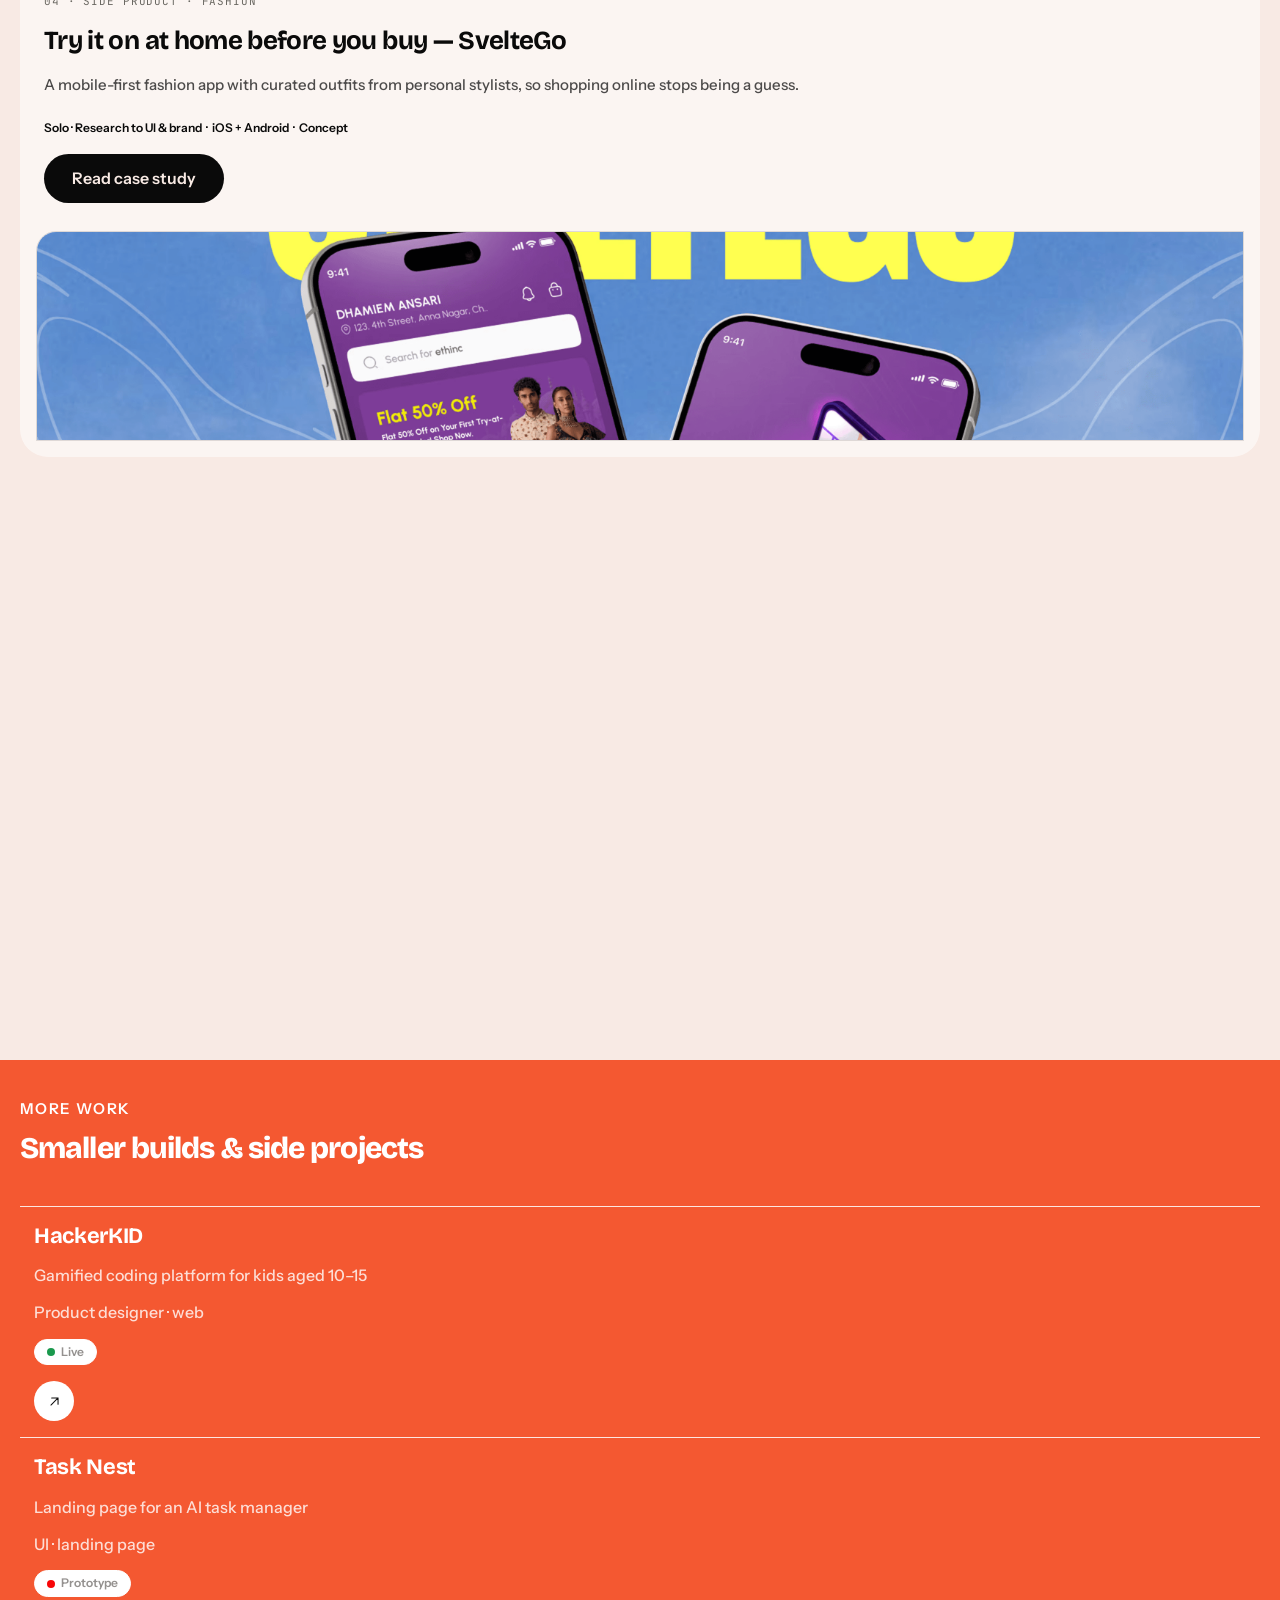
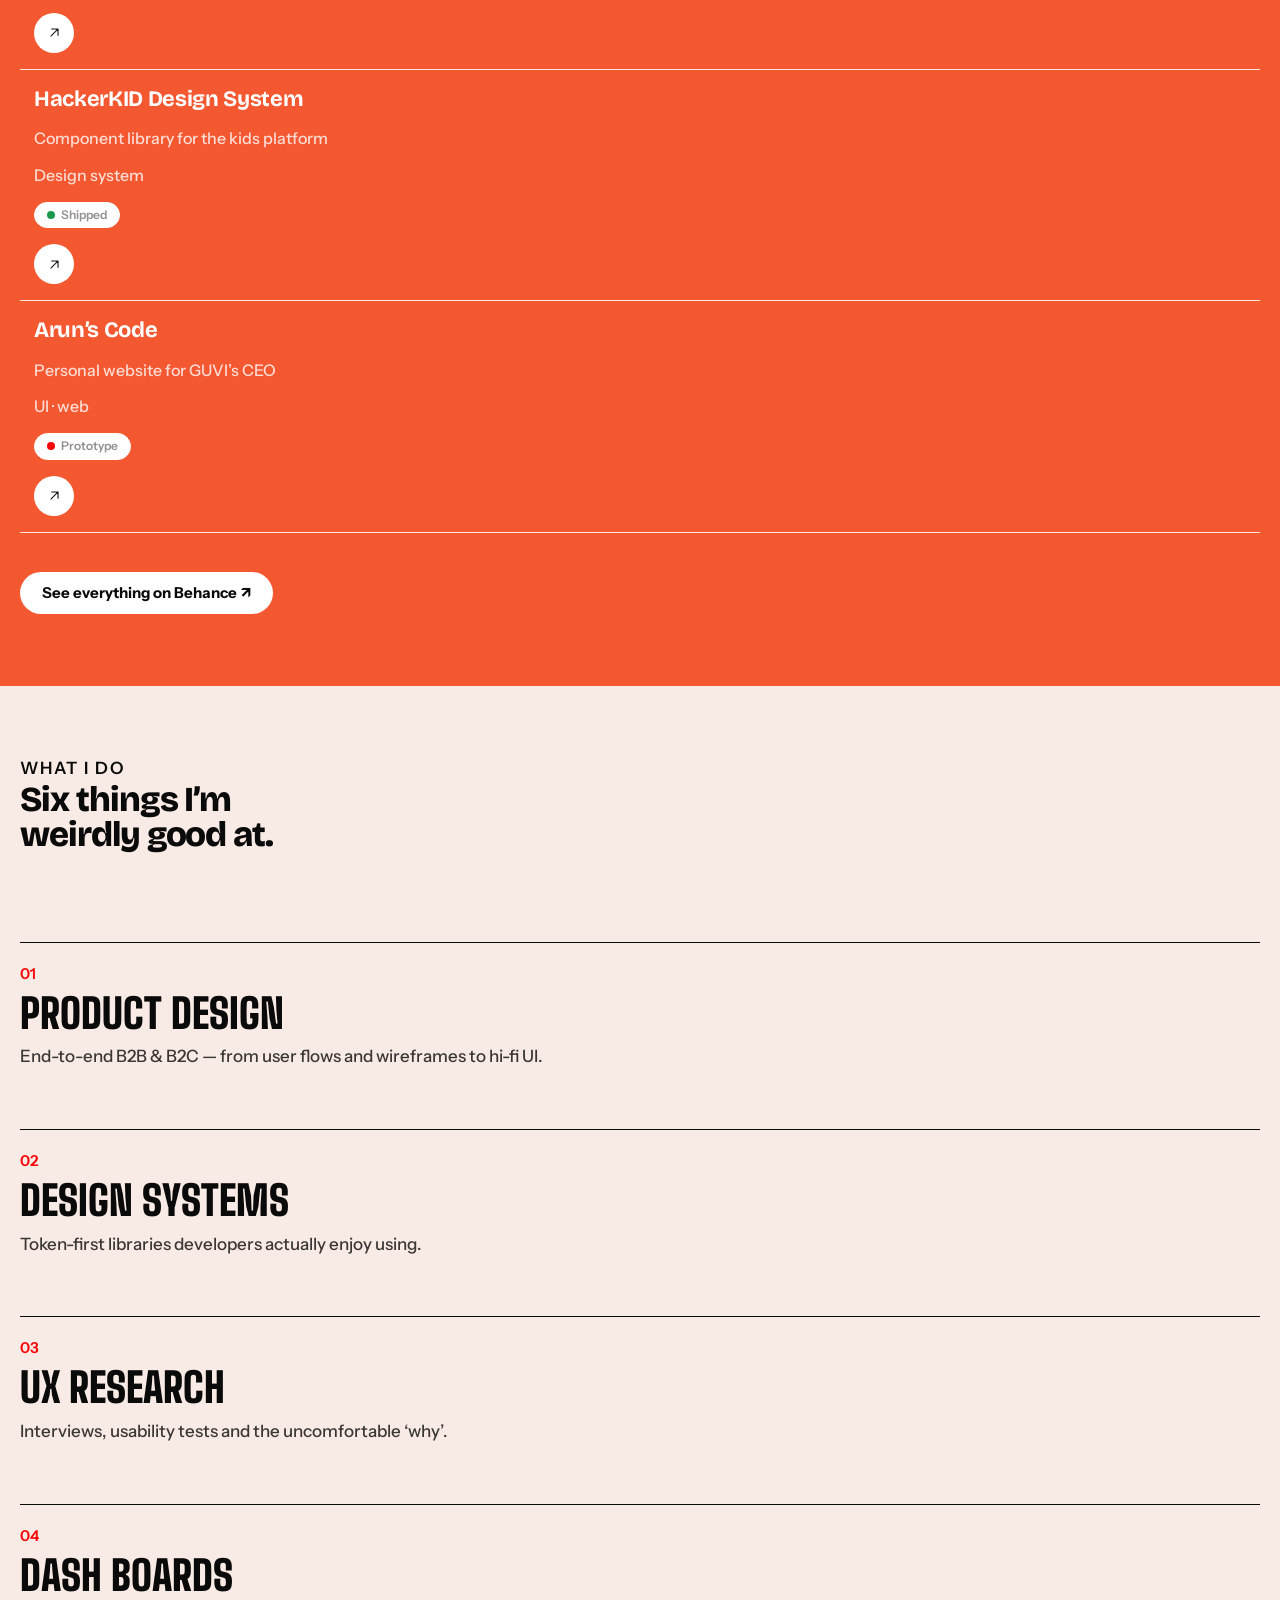
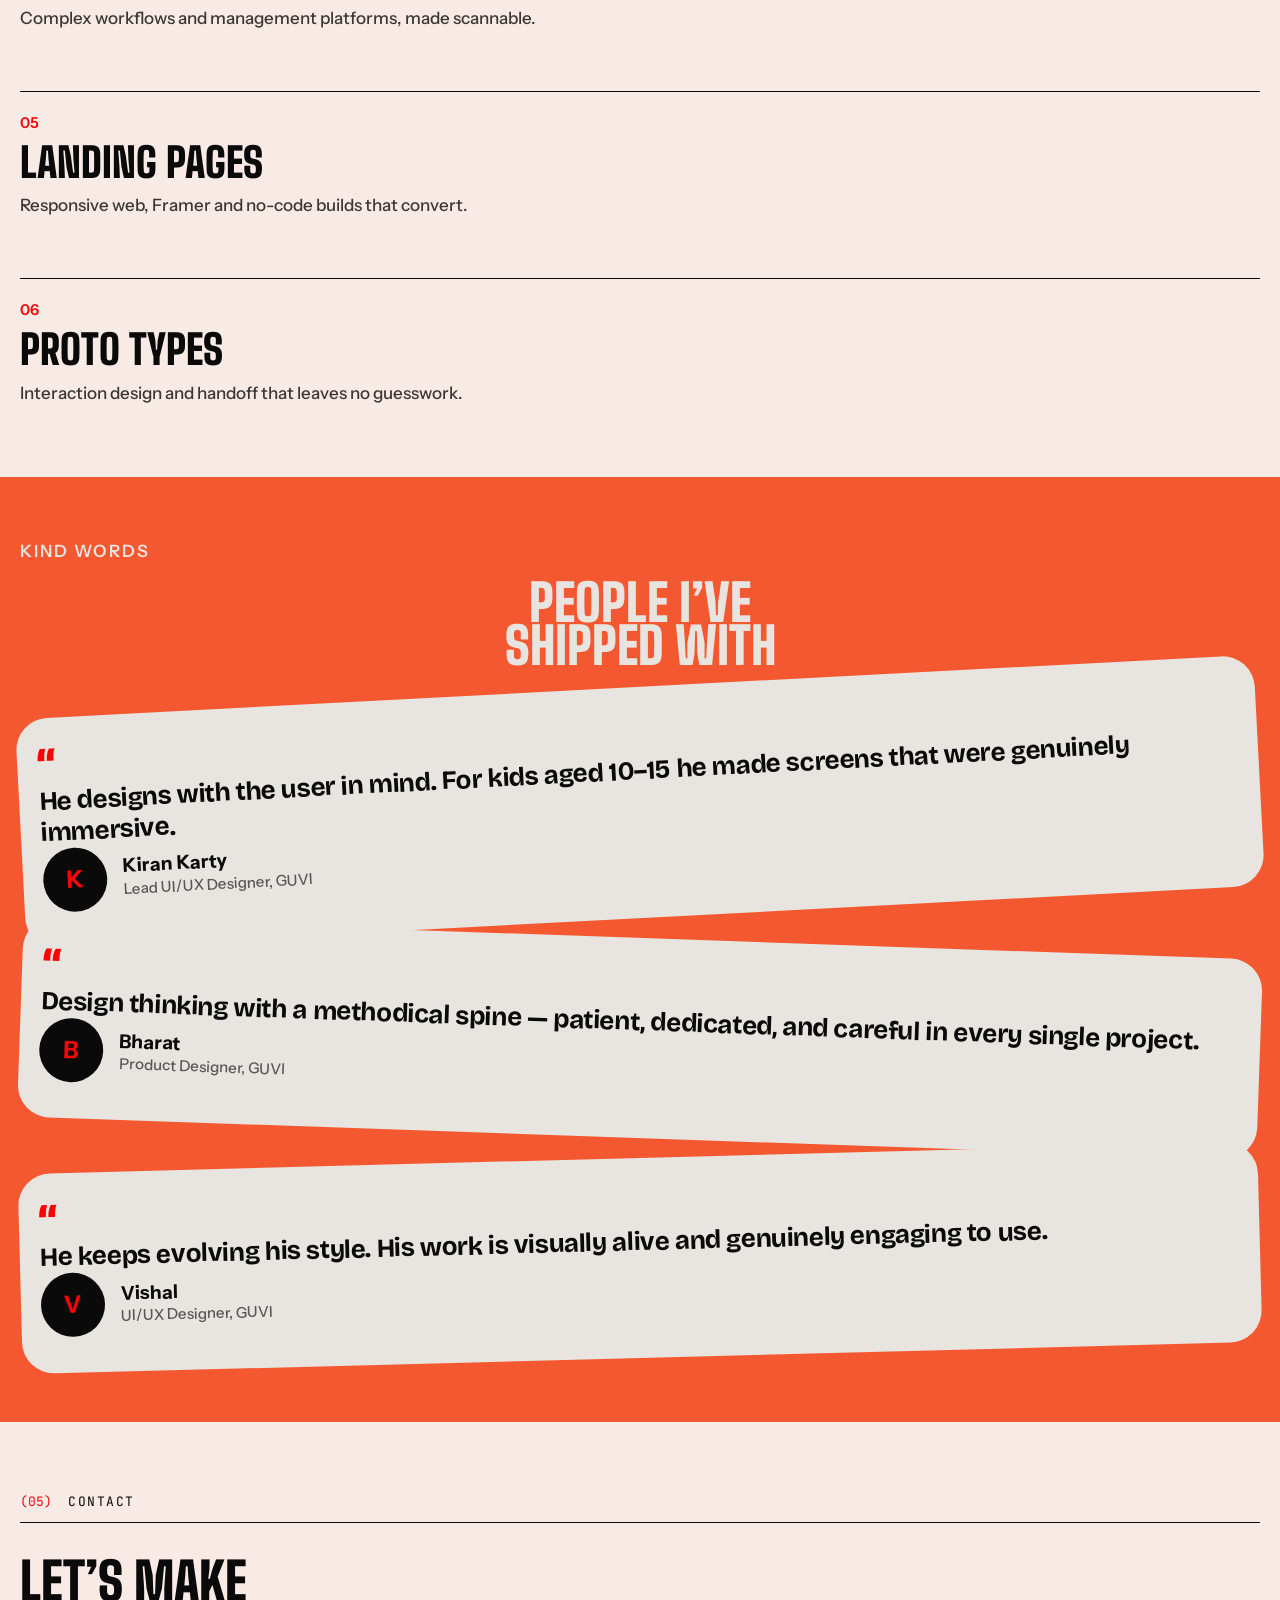
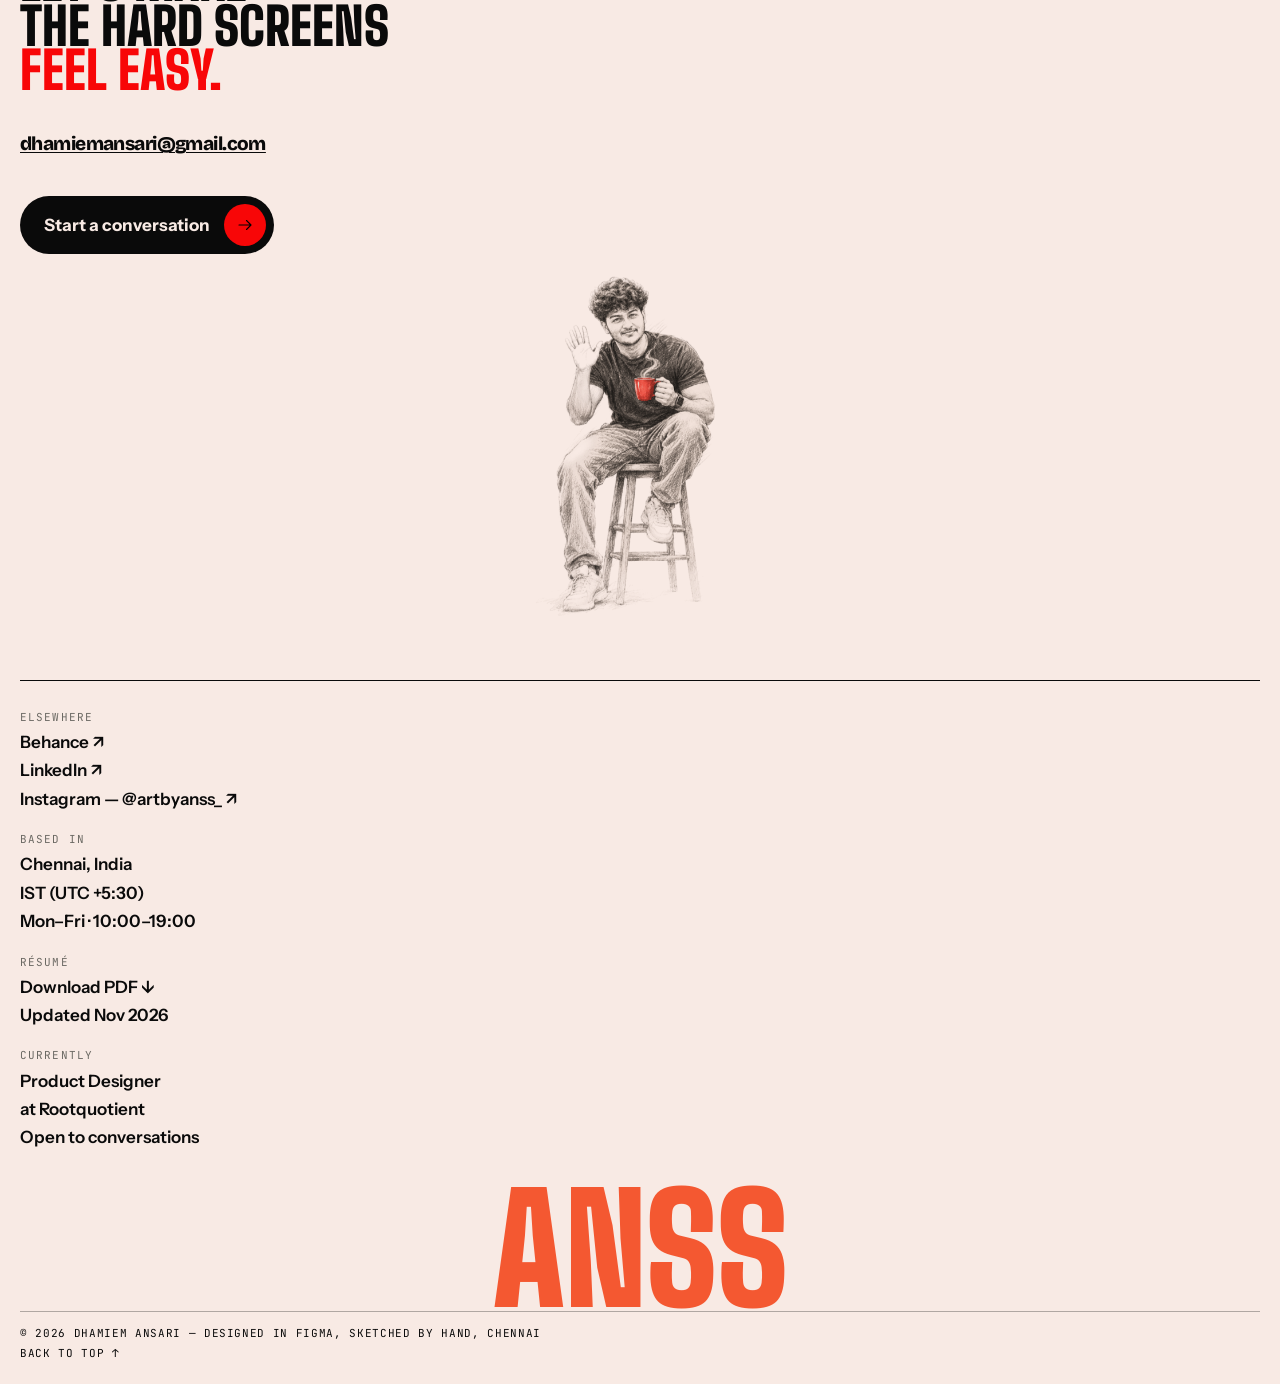
==== commit 7e13d1d9: "Point LinkedIn links at the current profile address Co-Authored-By: Claude Opus 5.5 <noreply@anthrop" ====
--- a/index.html
+++ b/index.html
@@ -33,7 +33,7 @@
   <link rel="preload" as="image" href="/assets/img/sGFsP6tSRiR3FgPd1iBp4Zjryus.png">
   <link rel="stylesheet" href="/css/site.css">
   <link rel="stylesheet" href="/css/home.css">
-  <script type="application/ld+json">{"@context": "https://schema.org", "@graph": [{"@type": "Person", "@id": "https://dhamiemansari.com/#person", "name": "Dhamiem Ansari", "alternateName": ["Ansari", "ANSS"], "jobTitle": "Product Designer", "url": "https://dhamiemansari.com/", "image": "https://dhamiemansari.com/assets/img/NArjonOzEowqveGixobbCnYiuLc.png", "worksFor": {"@type": "Organization", "name": "Rootquotient"}, "address": {"@type": "PostalAddress", "addressLocality": "Chennai", "addressCountry": "IN"}, "knowsAbout": ["Product design", "UX design", "UI design", "Design systems", "UX research"], "sameAs": ["https://www.linkedin.com/in/dhamiem-ansari-42543a215/", "https://www.behance.net/anzz", "https://www.instagram.com/artbyanss_/"]}, {"@type": "WebSite", "@id": "https://dhamiemansari.com/#website", "url": "https://dhamiemansari.com/", "name": "Dhamiem Ansari — Product Designer", "publisher": {"@id": "https://dhamiemansari.com/#person"}, "inLanguage": "en"}]}</script>
+  <script type="application/ld+json">{"@context": "https://schema.org", "@graph": [{"@type": "Person", "@id": "https://dhamiemansari.com/#person", "name": "Dhamiem Ansari", "alternateName": ["Ansari", "ANSS"], "jobTitle": "Product Designer", "url": "https://dhamiemansari.com/", "image": "https://dhamiemansari.com/assets/img/NArjonOzEowqveGixobbCnYiuLc.png", "worksFor": {"@type": "Organization", "name": "Rootquotient"}, "address": {"@type": "PostalAddress", "addressLocality": "Chennai", "addressCountry": "IN"}, "knowsAbout": ["Product design", "UX design", "UI design", "Design systems", "UX research"], "sameAs": ["https://www.linkedin.com/in/dhamiem-ansari/", "https://www.behance.net/anzz", "https://www.instagram.com/artbyanss_/"]}, {"@type": "WebSite", "@id": "https://dhamiemansari.com/#website", "url": "https://dhamiemansari.com/", "name": "Dhamiem Ansari — Product Designer", "publisher": {"@id": "https://dhamiemansari.com/#person"}, "inLanguage": "en"}]}</script>
 </head>
 <body>
 
@@ -286,7 +286,7 @@
   <div class="footer__info">
     <dl><dt>ELSEWHERE</dt>
       <dd><a href="https://www.behance.net/anzz" target="_blank" rel="noopener">Behance ↗</a></dd>
-      <dd><a href="https://www.linkedin.com/in/dhamiem-ansari-42543a215/" target="_blank" rel="noopener">LinkedIn ↗</a></dd>
+      <dd><a href="https://www.linkedin.com/in/dhamiem-ansari/" target="_blank" rel="noopener">LinkedIn ↗</a></dd>
       <dd><a href="https://www.instagram.com/artbyanss_/" target="_blank" rel="noopener">Instagram — @artbyanss_ ↗</a></dd>
     </dl>
     <dl><dt>BASED IN</dt><dd>Chennai, India</dd><dd>IST (UTC +5:30)</dd><dd>Mon–Fri · 10:00–19:00</dd></dl>
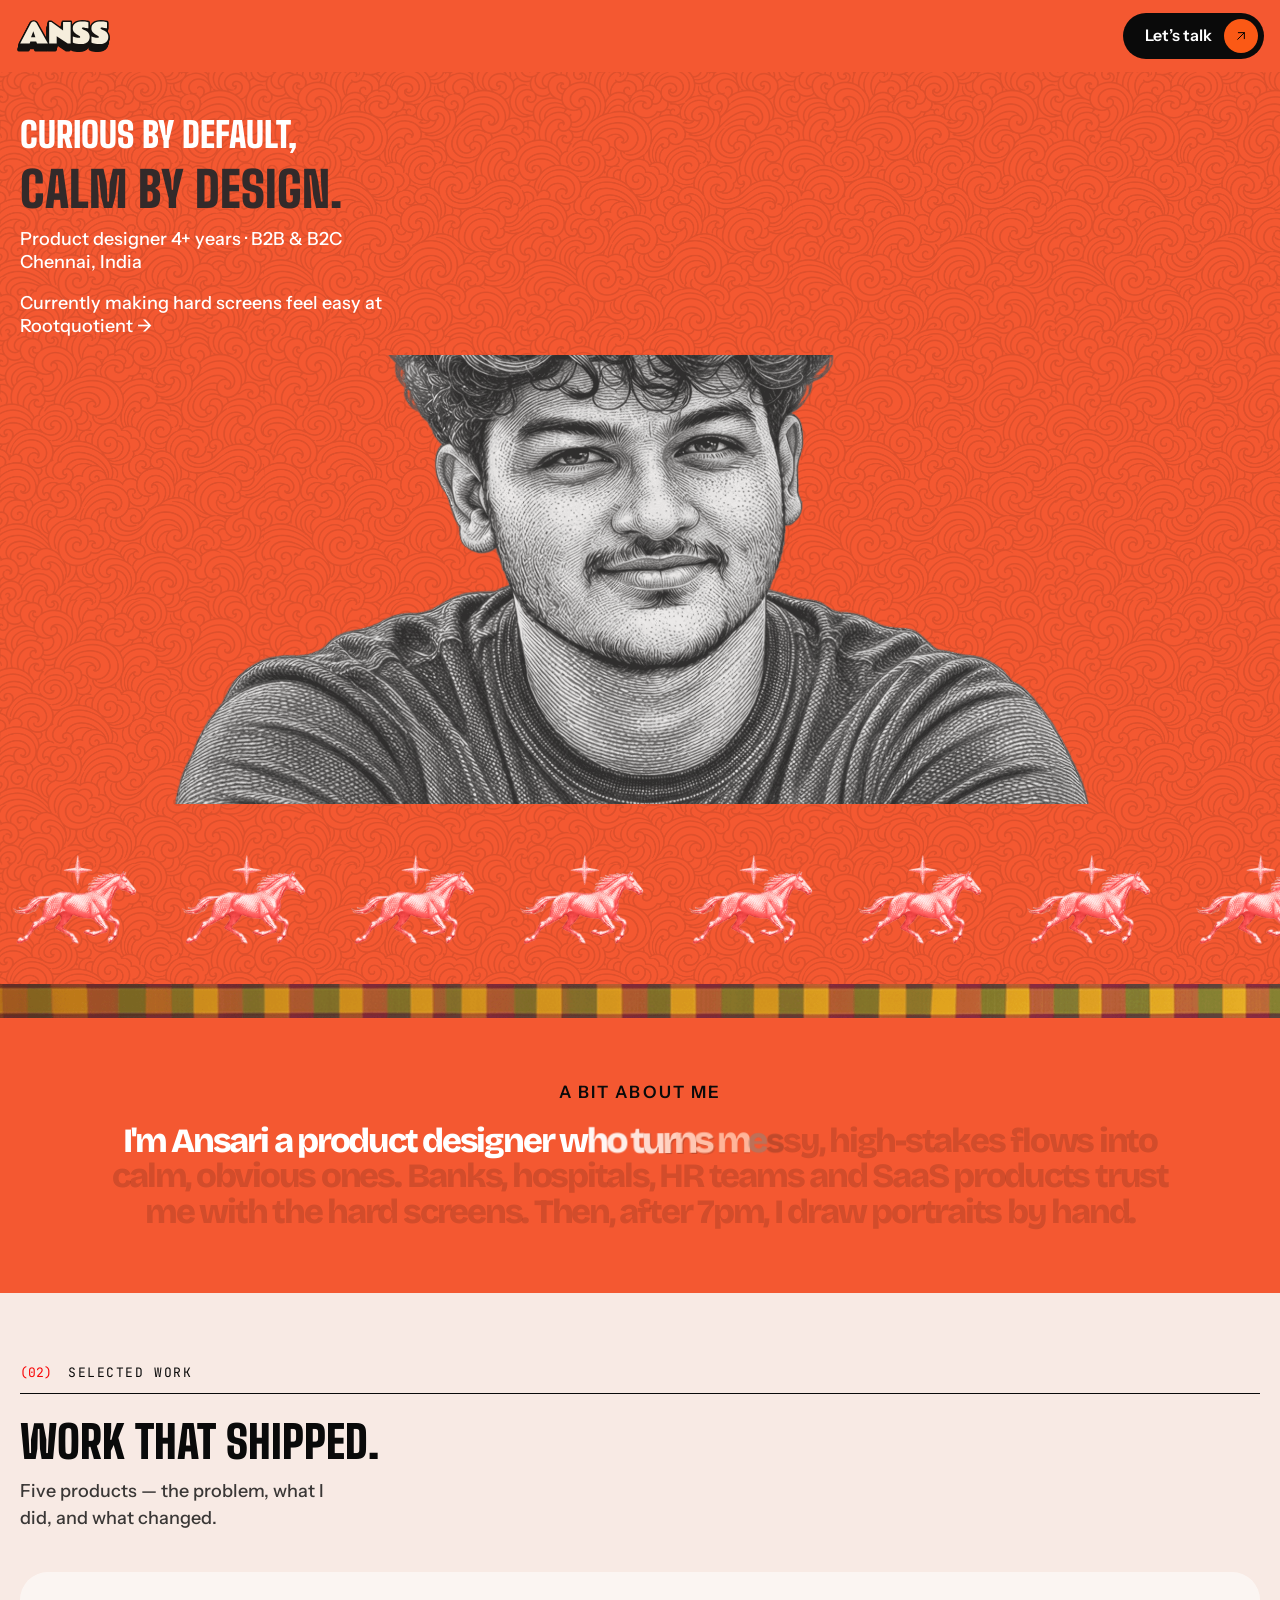
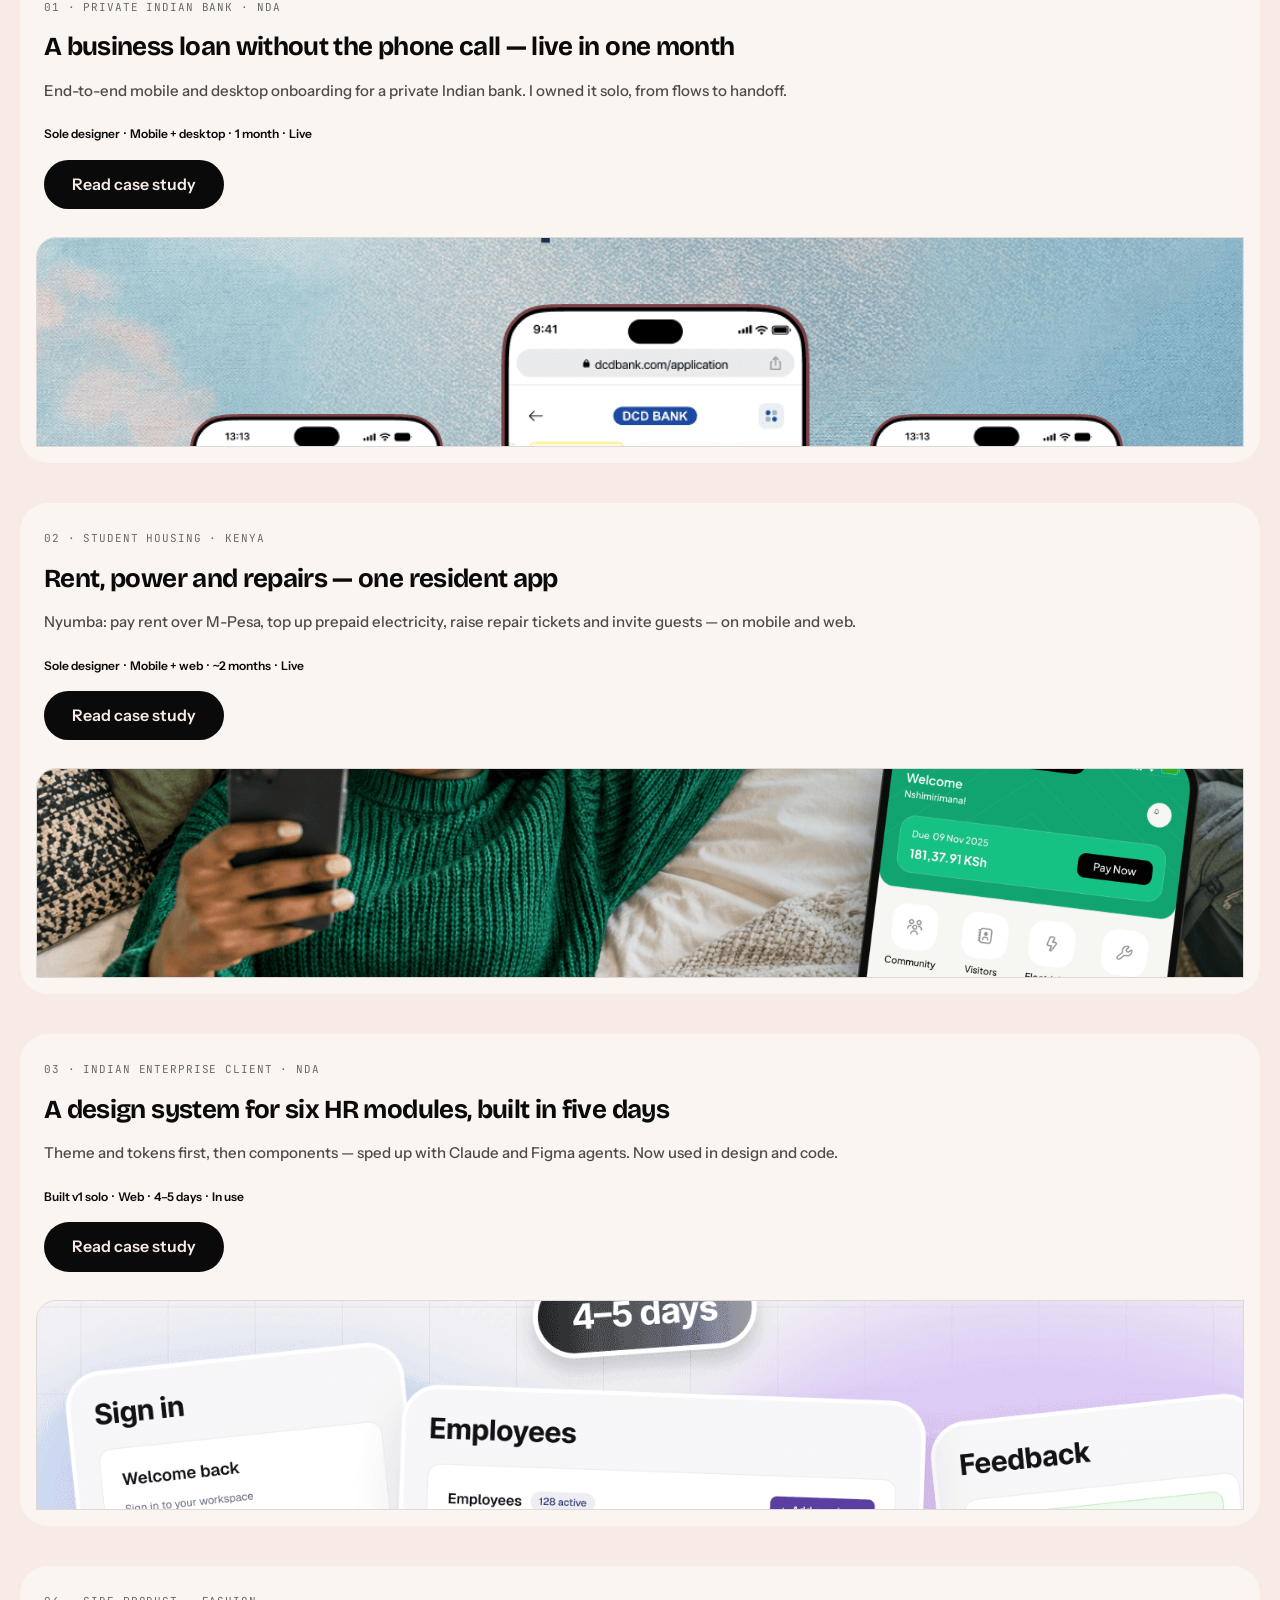
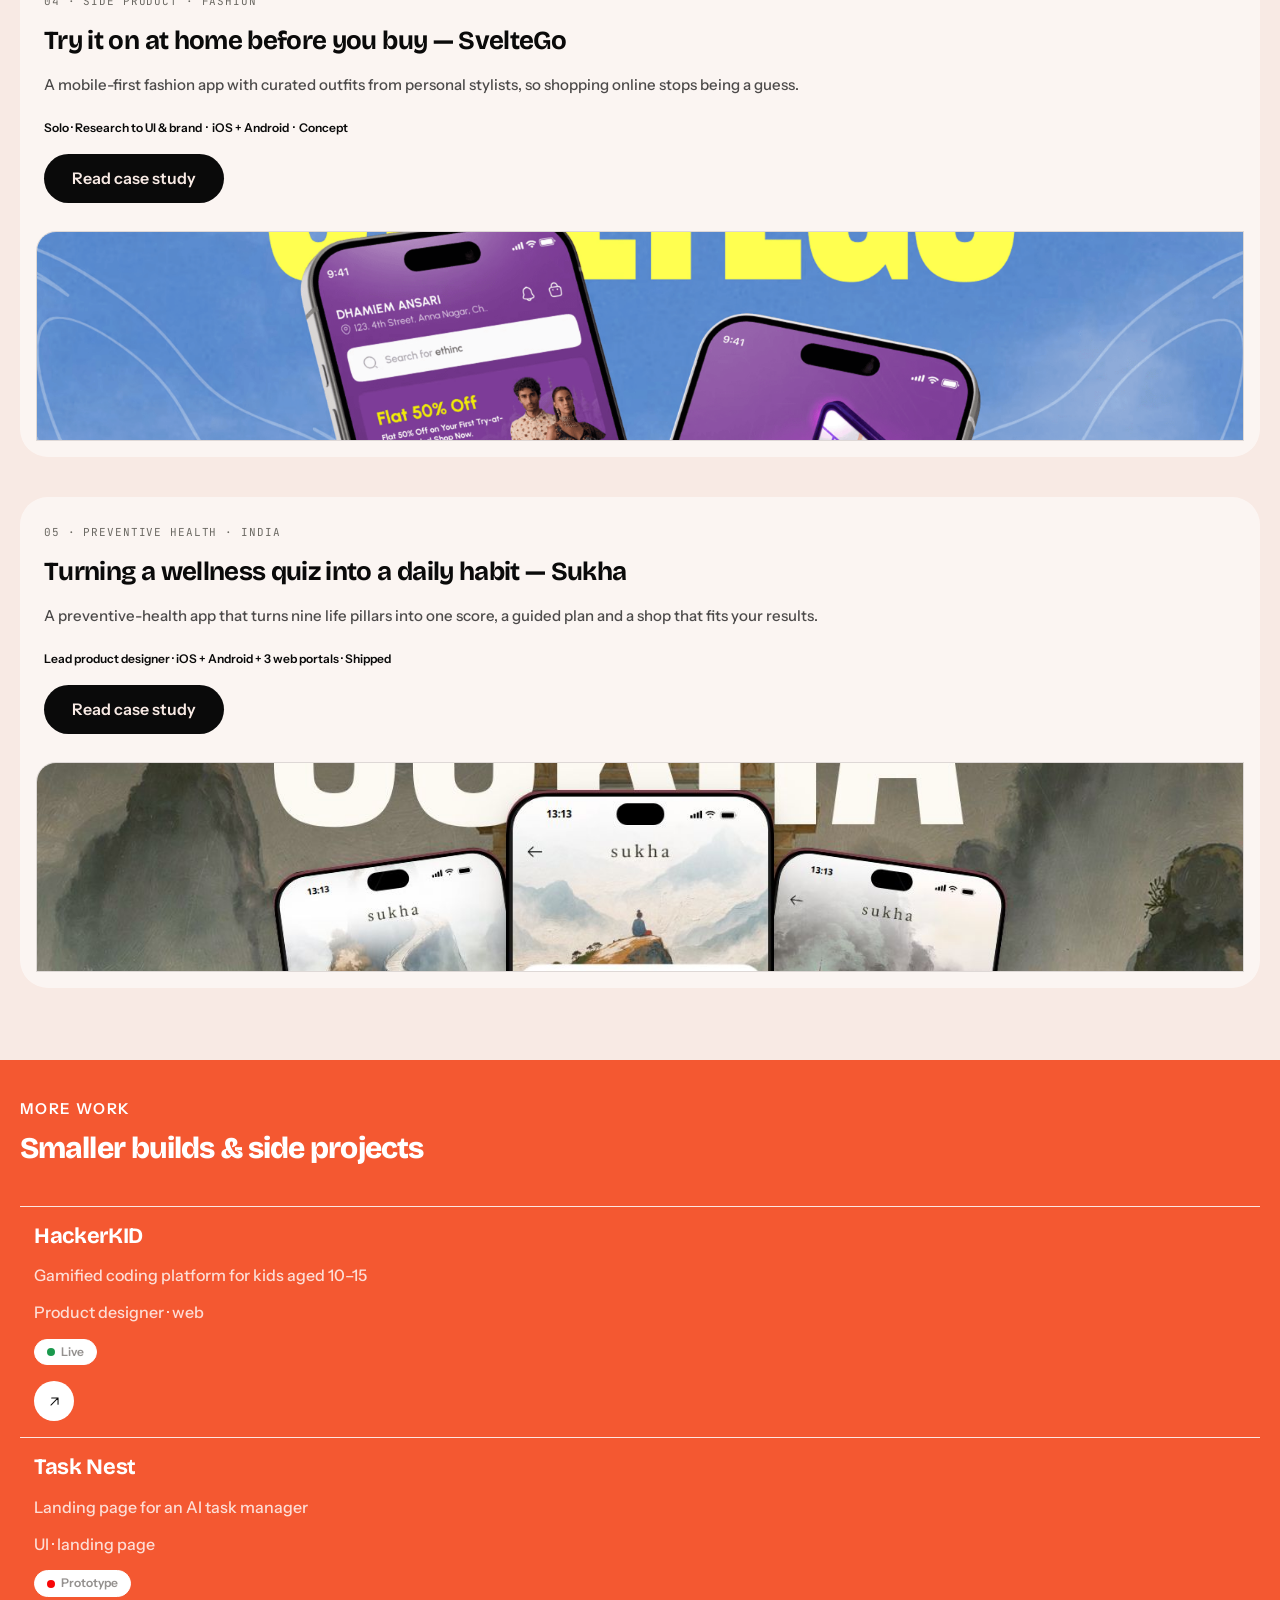
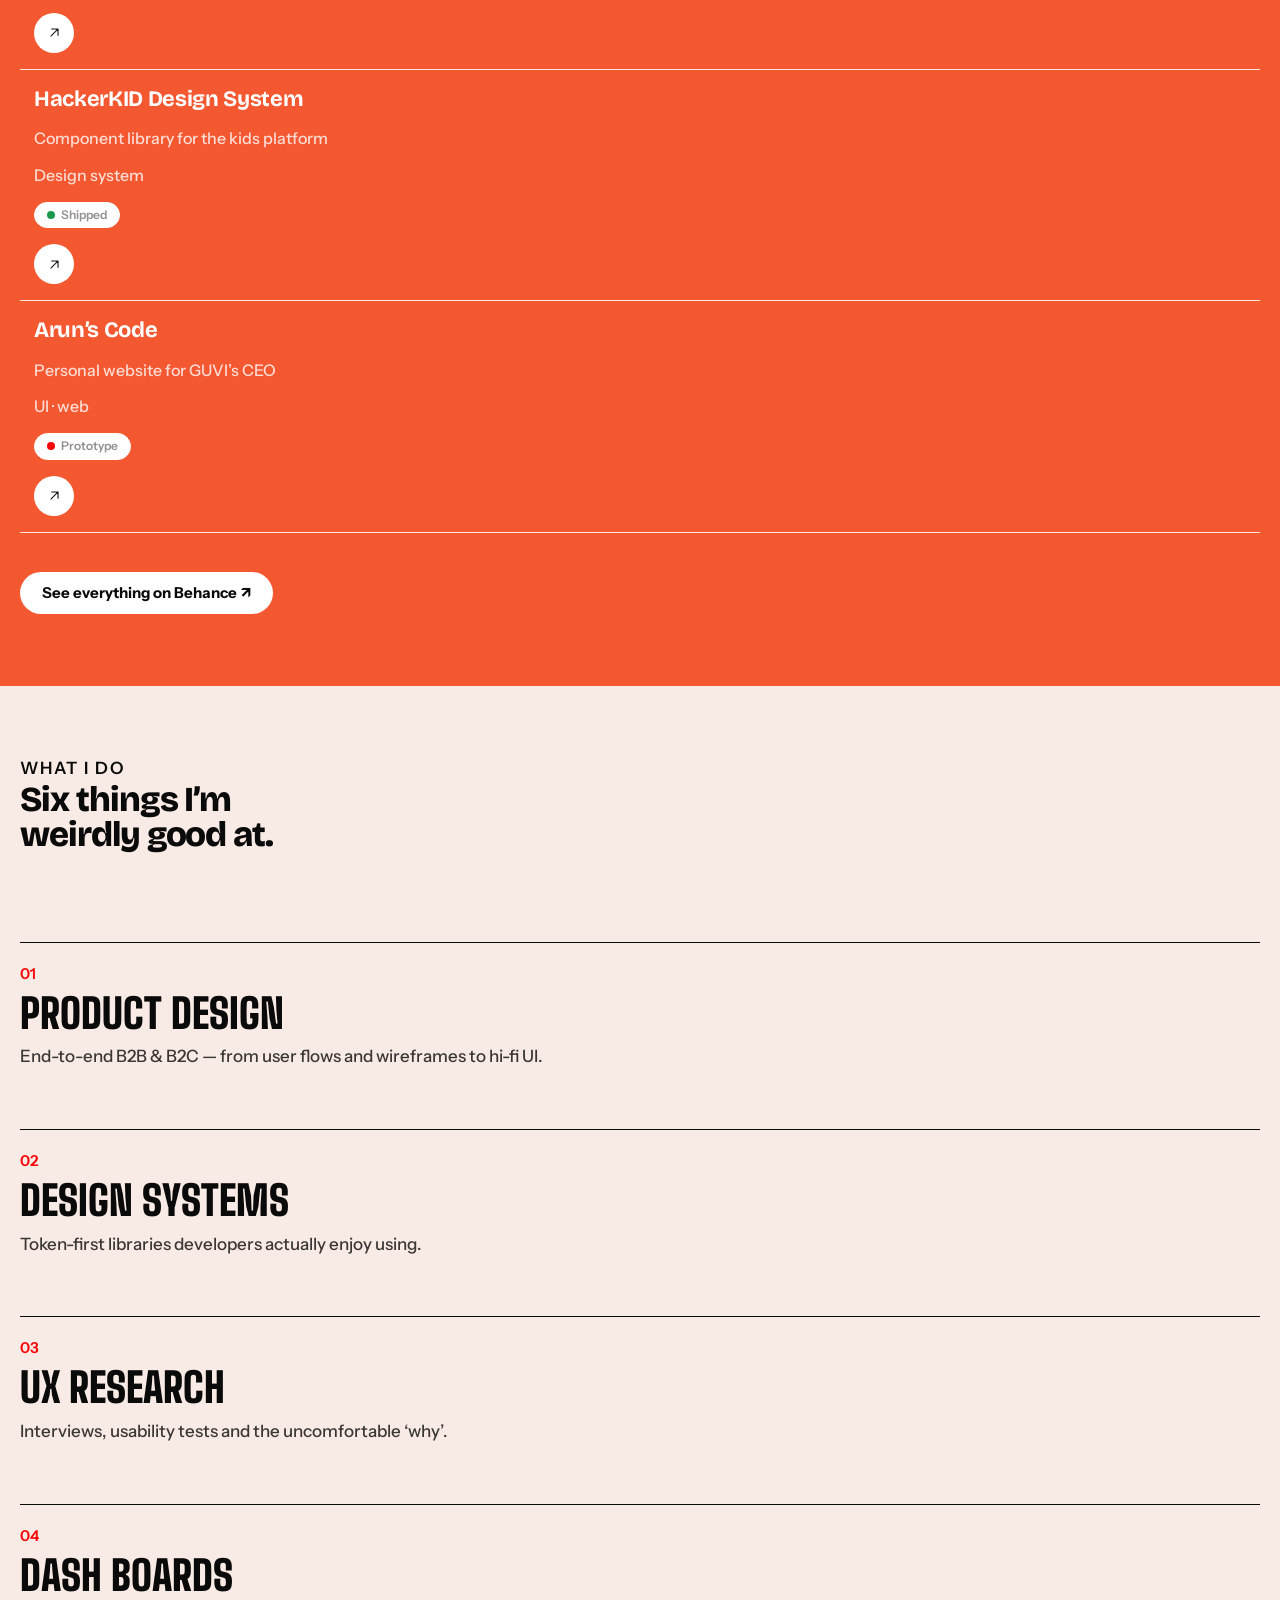
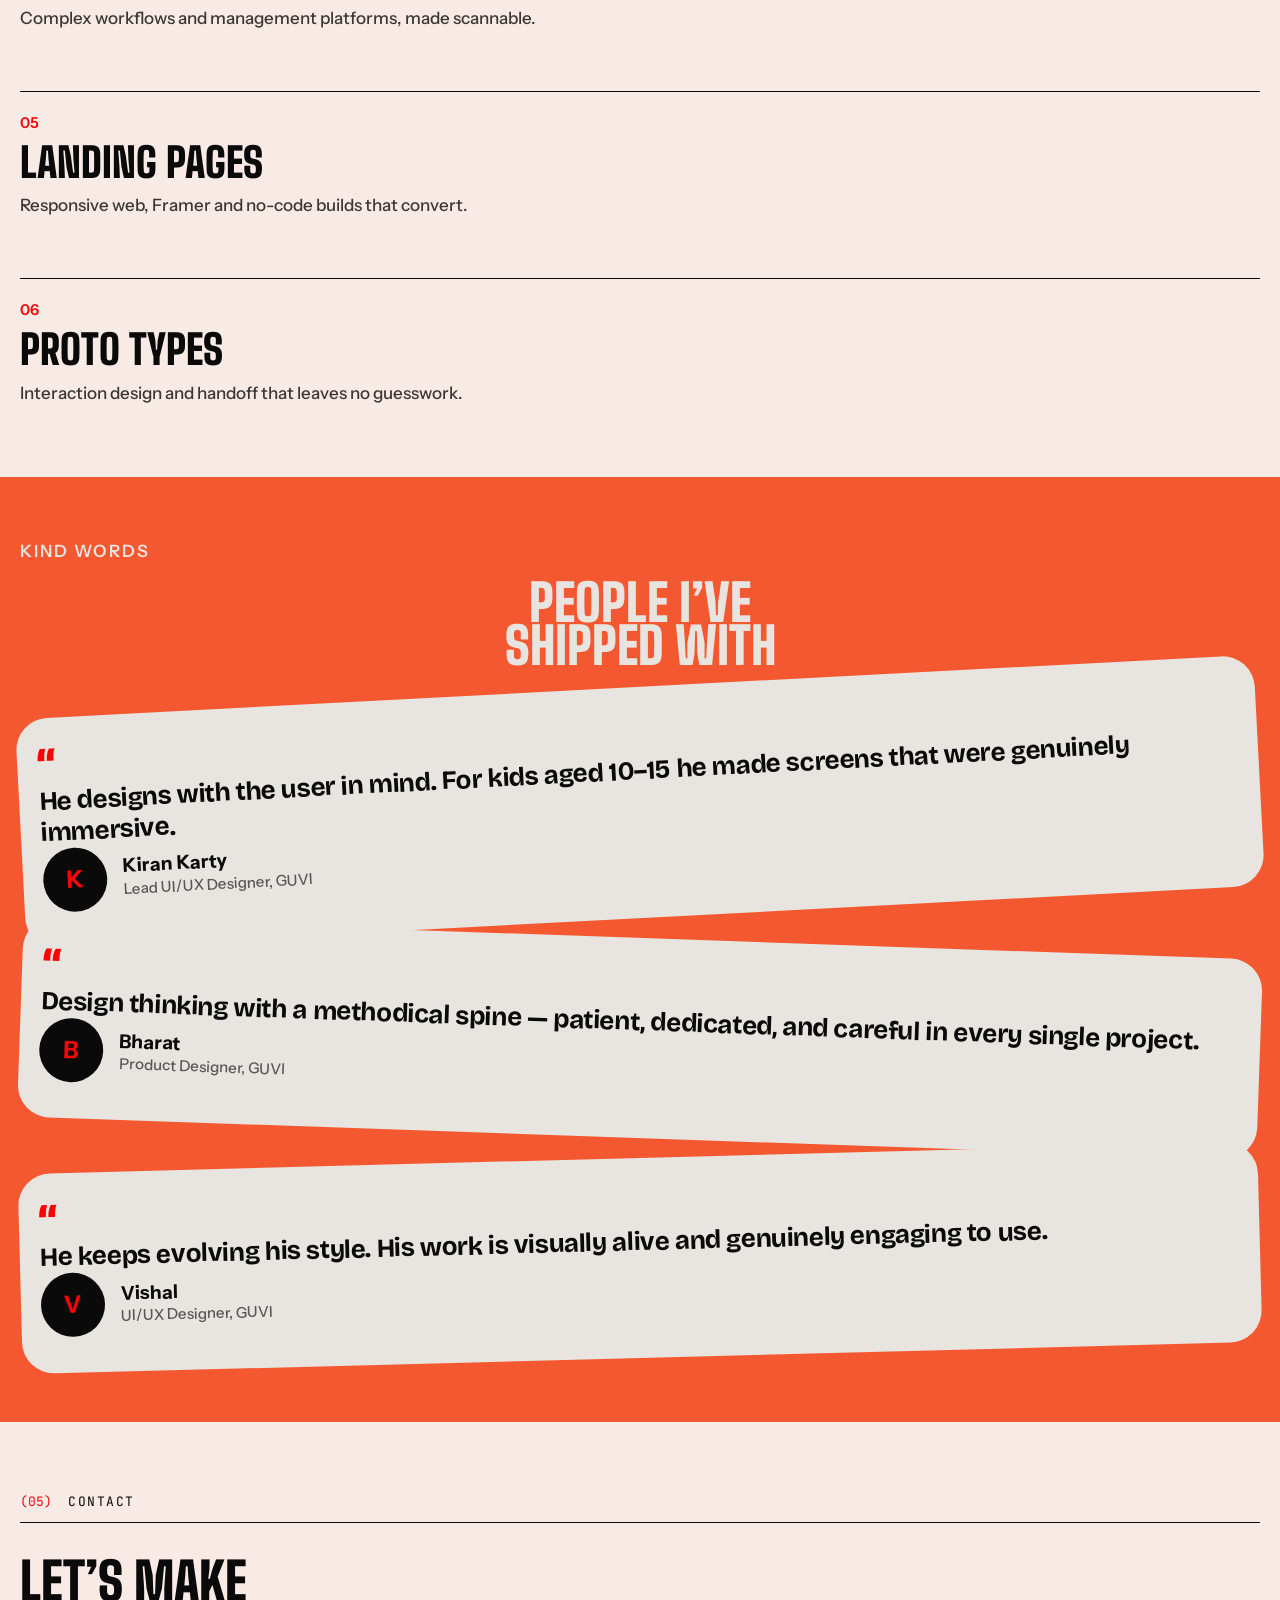
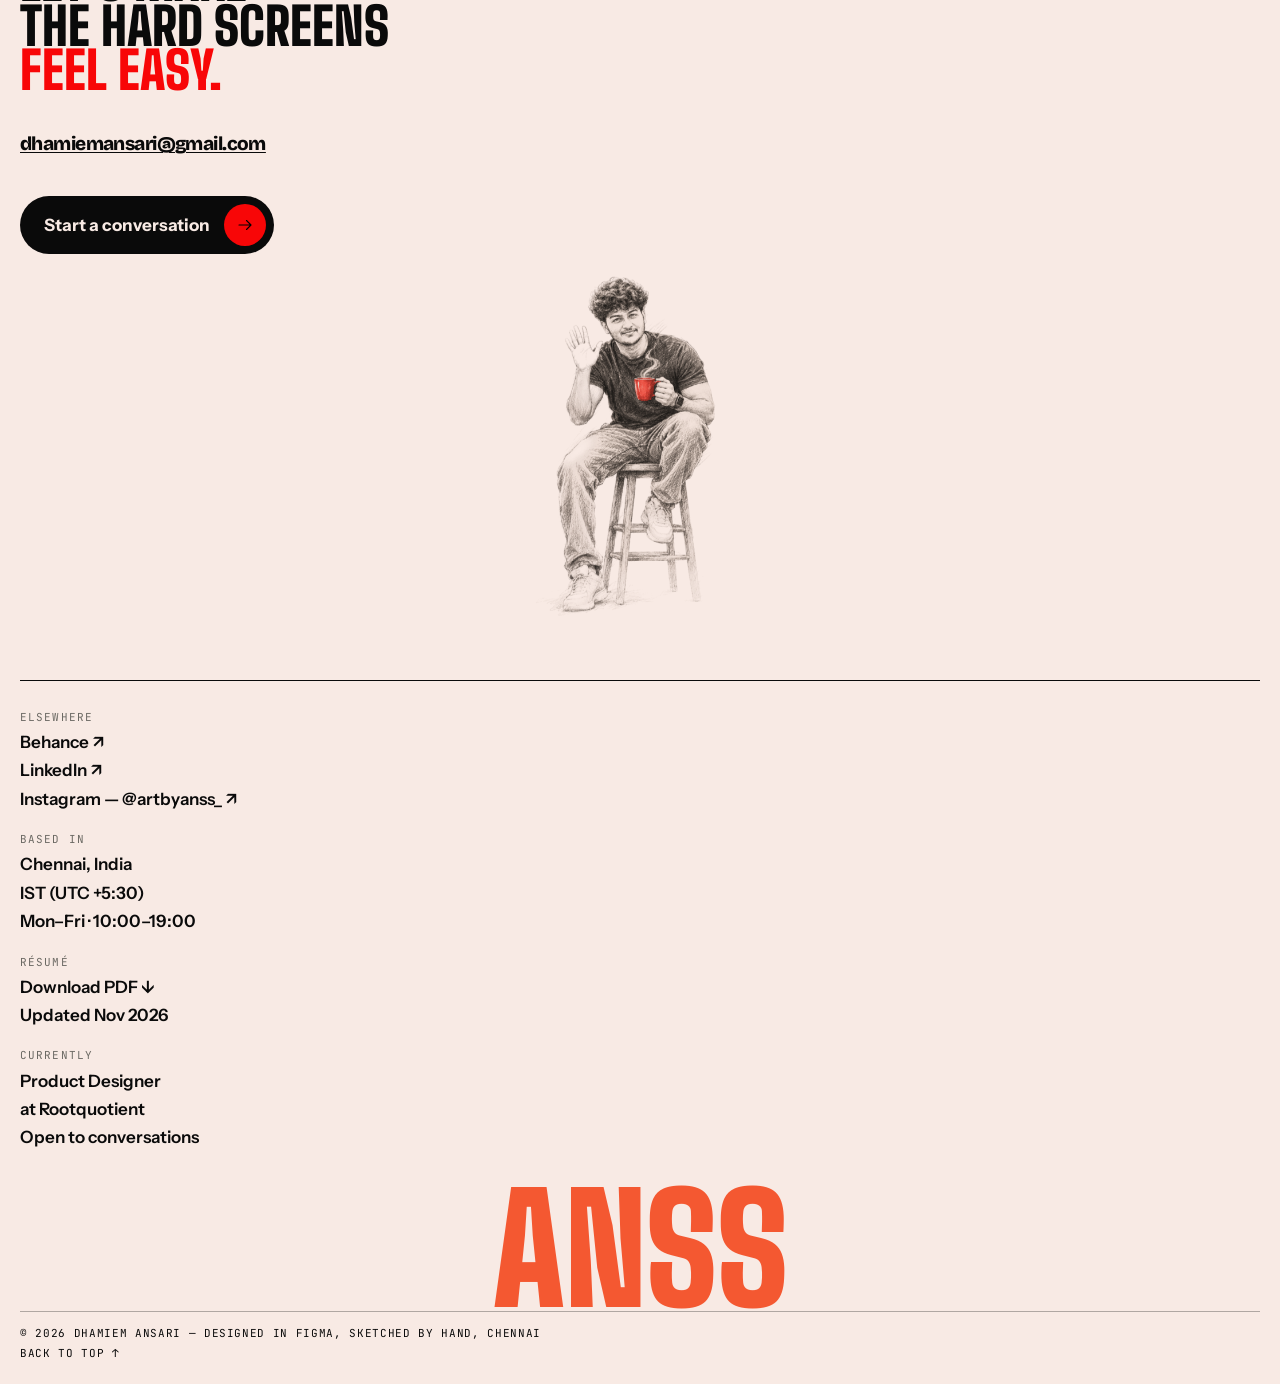
==== commit 9478acde: "Host the resume at /resume.pdf and link it from every page Co-Authored-By: Claude Opus 5.5 <noreply@" ====
--- a/index.html
+++ b/index.html
@@ -47,7 +47,7 @@
   <div class="nav__links">
     <a class="pill" href="/#work">Work</a>
     <a class="pill" href="/about">About</a>
-    <a class="pill" href="https://drive.google.com/file/d/1poOAxf1rjtSRMvkQUFwrDHgejzjSlnrt/view" target="_blank" rel="noopener">Résumé ↓</a>
+    <a class="pill" href="/resume.pdf" target="_blank" rel="noopener">Résumé ↓</a>
   </div>
   <a class="nav__logo" href="/" aria-label="ANSS — home"><img src="/assets/logo.svg" alt="ANSS" width="784" height="267"></a>
   <div class="nav__right">
@@ -291,7 +291,7 @@
     </dl>
     <dl><dt>BASED IN</dt><dd>Chennai, India</dd><dd>IST (UTC +5:30)</dd><dd>Mon–Fri · 10:00–19:00</dd></dl>
     <dl><dt>RÉSUMÉ</dt>
-      <dd><a href="https://drive.google.com/uc?export=download&amp;id=1poOAxf1rjtSRMvkQUFwrDHgejzjSlnrt" target="_blank" rel="noopener">Download PDF ↓</a></dd>
+      <dd><a href="/resume.pdf" download="Dhamiem-Ansari-Product-Designer-Resume.pdf" target="_blank" rel="noopener">Download PDF ↓</a></dd>
       <dd>Updated Nov 2026</dd>
     </dl>
     <dl><dt>CURRENTLY</dt><dd>Product Designer</dd><dd>at Rootquotient</dd><dd>Open to conversations</dd></dl>
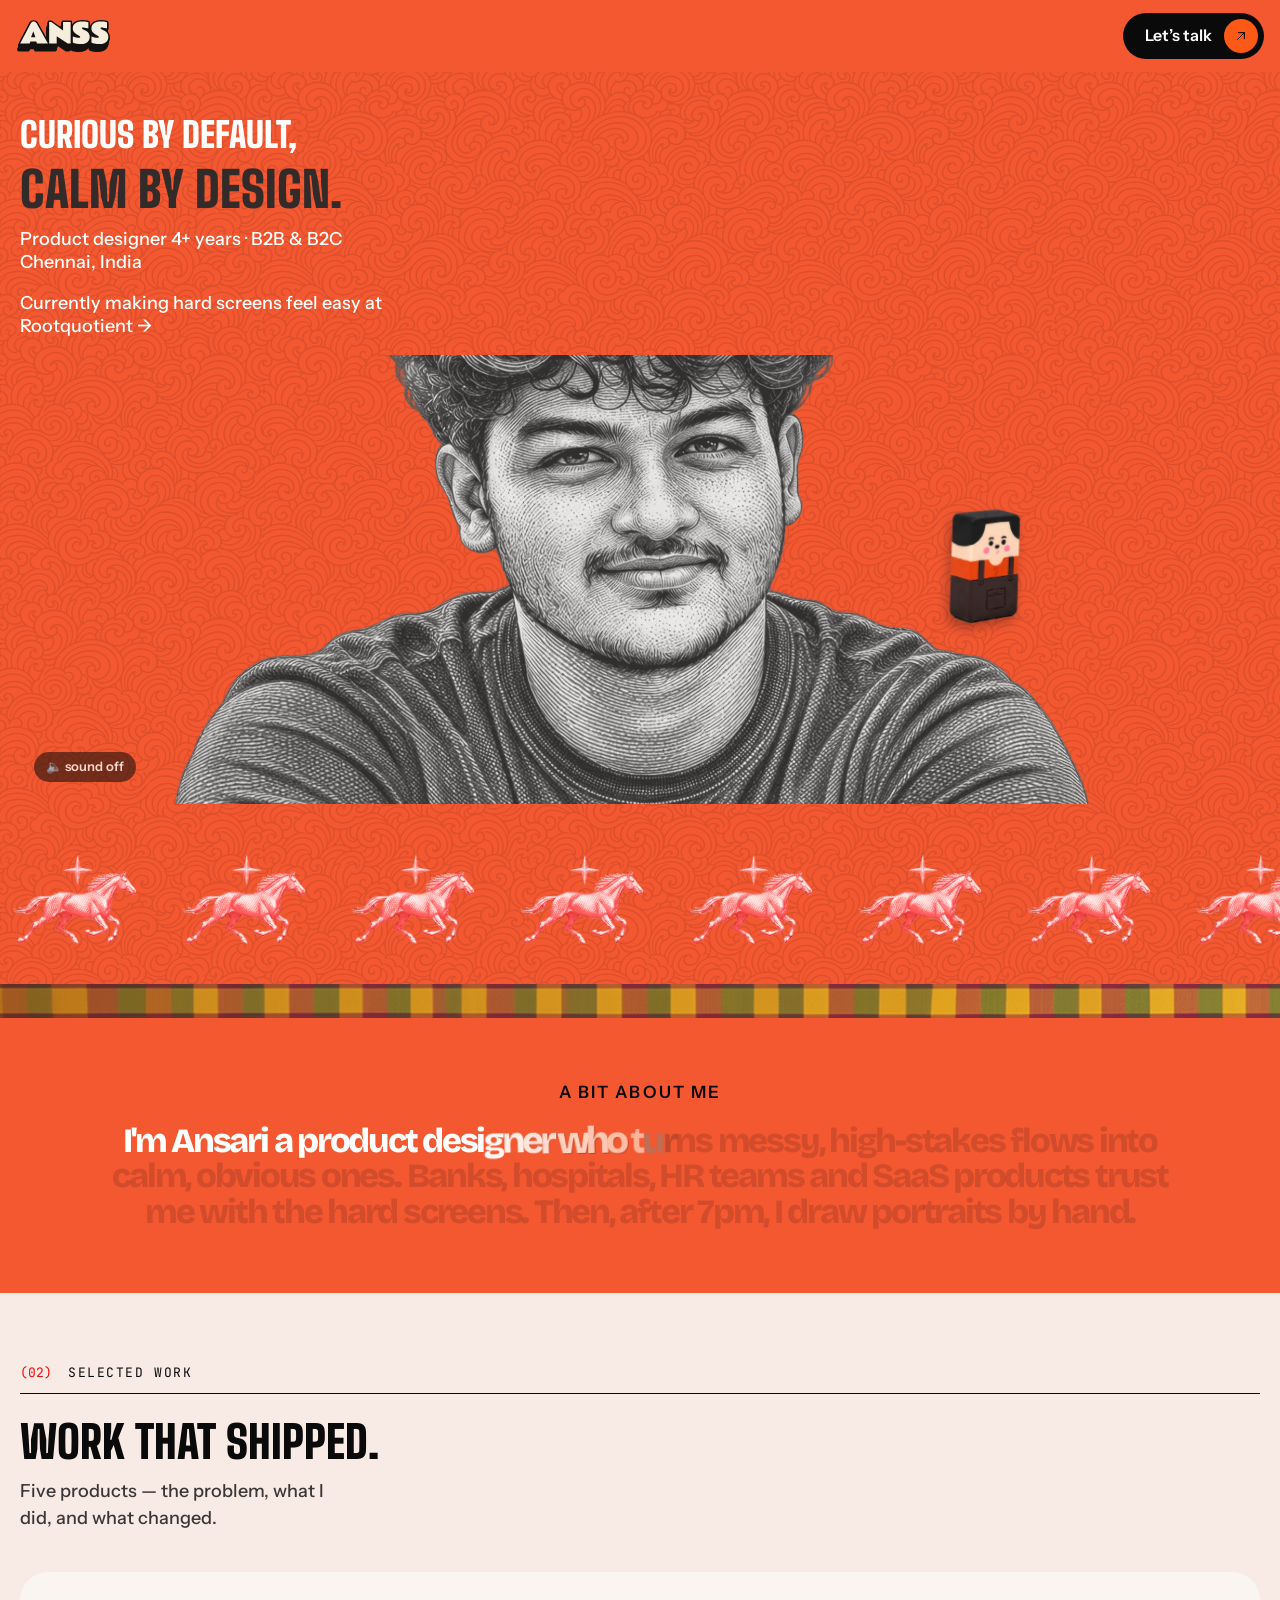
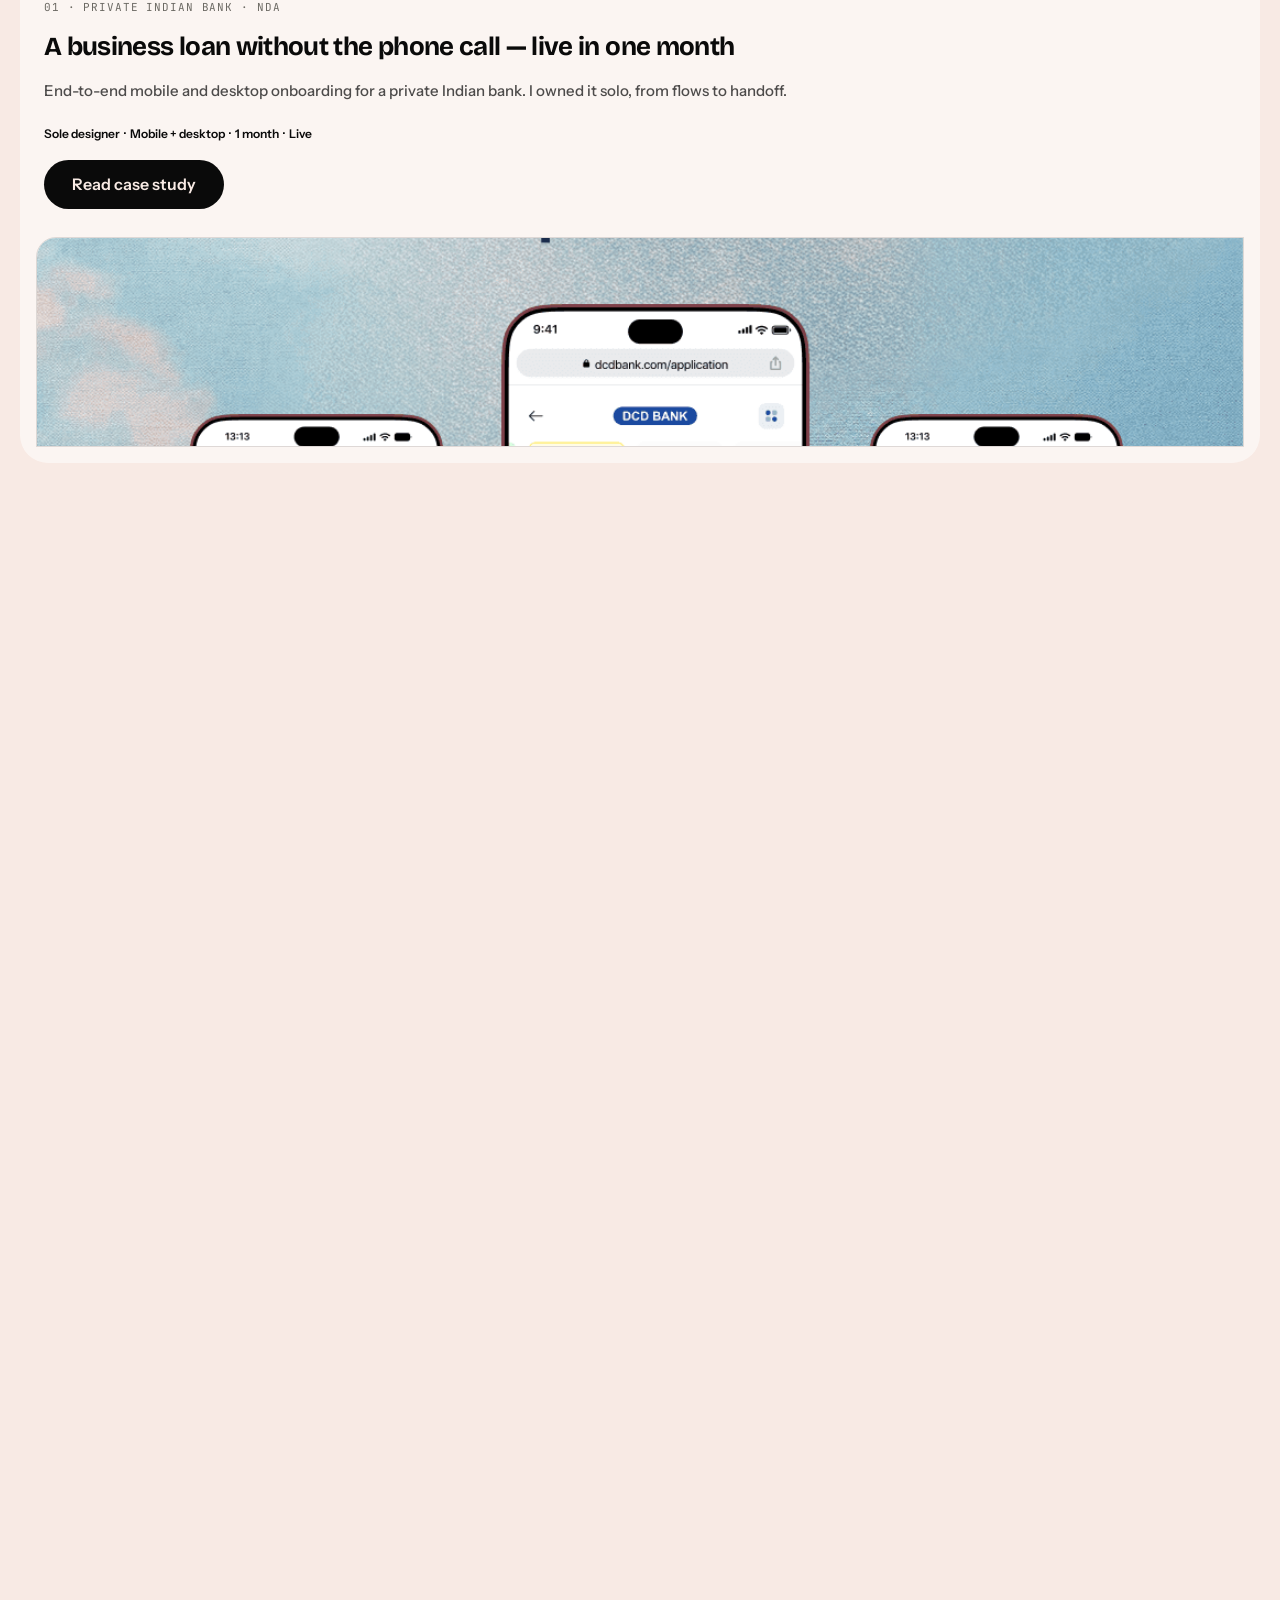
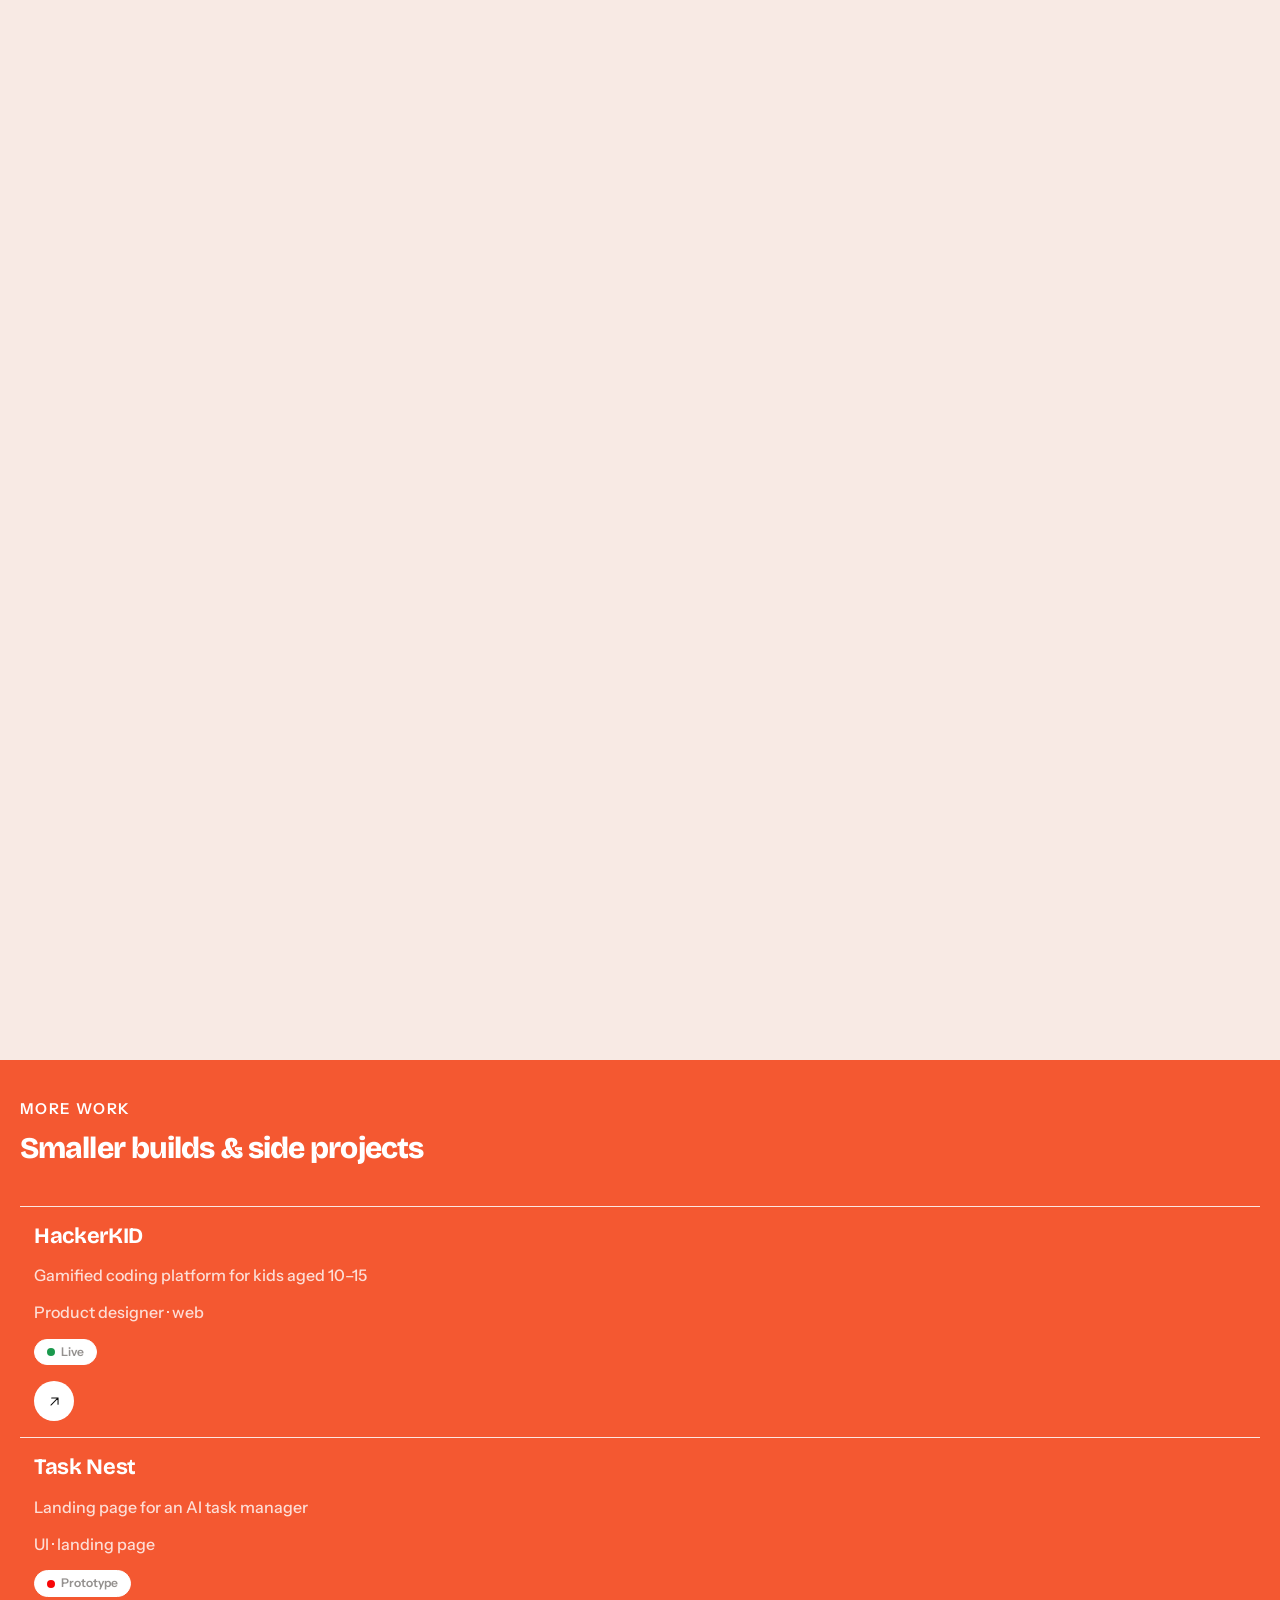
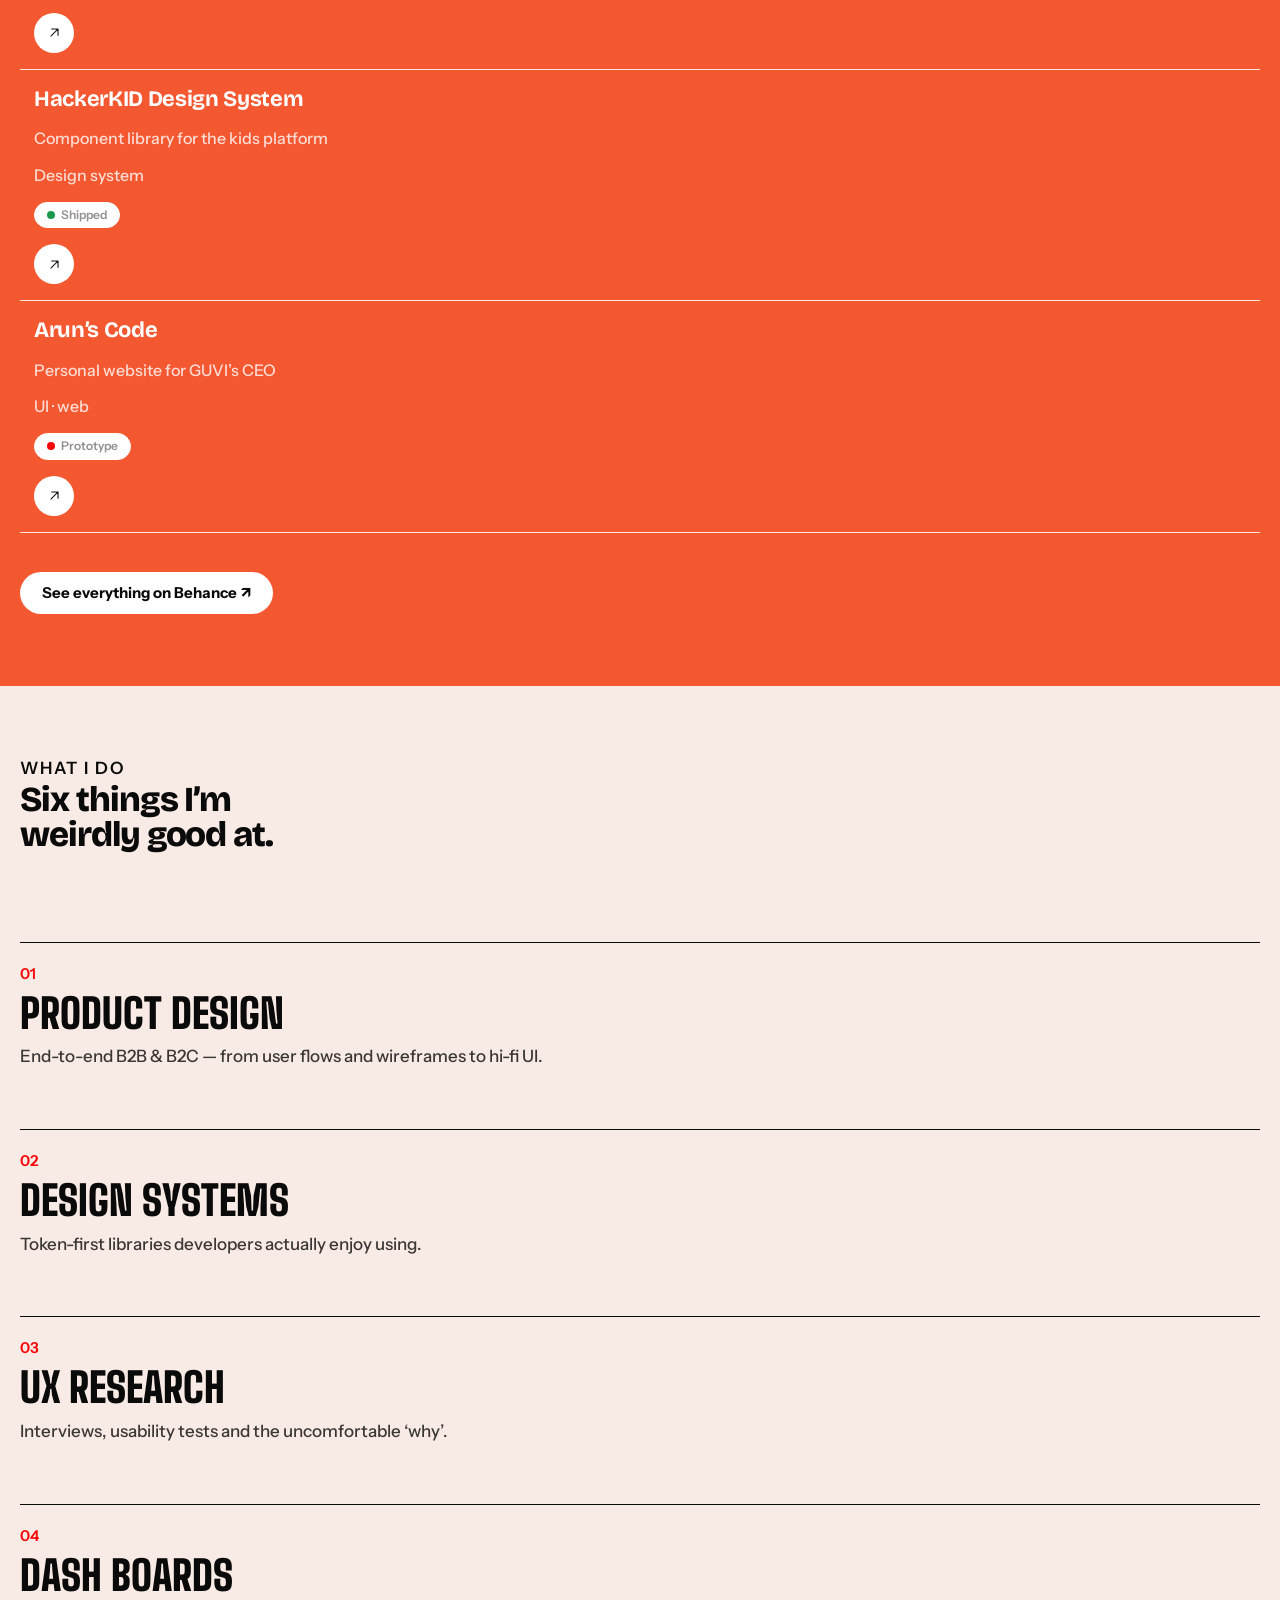
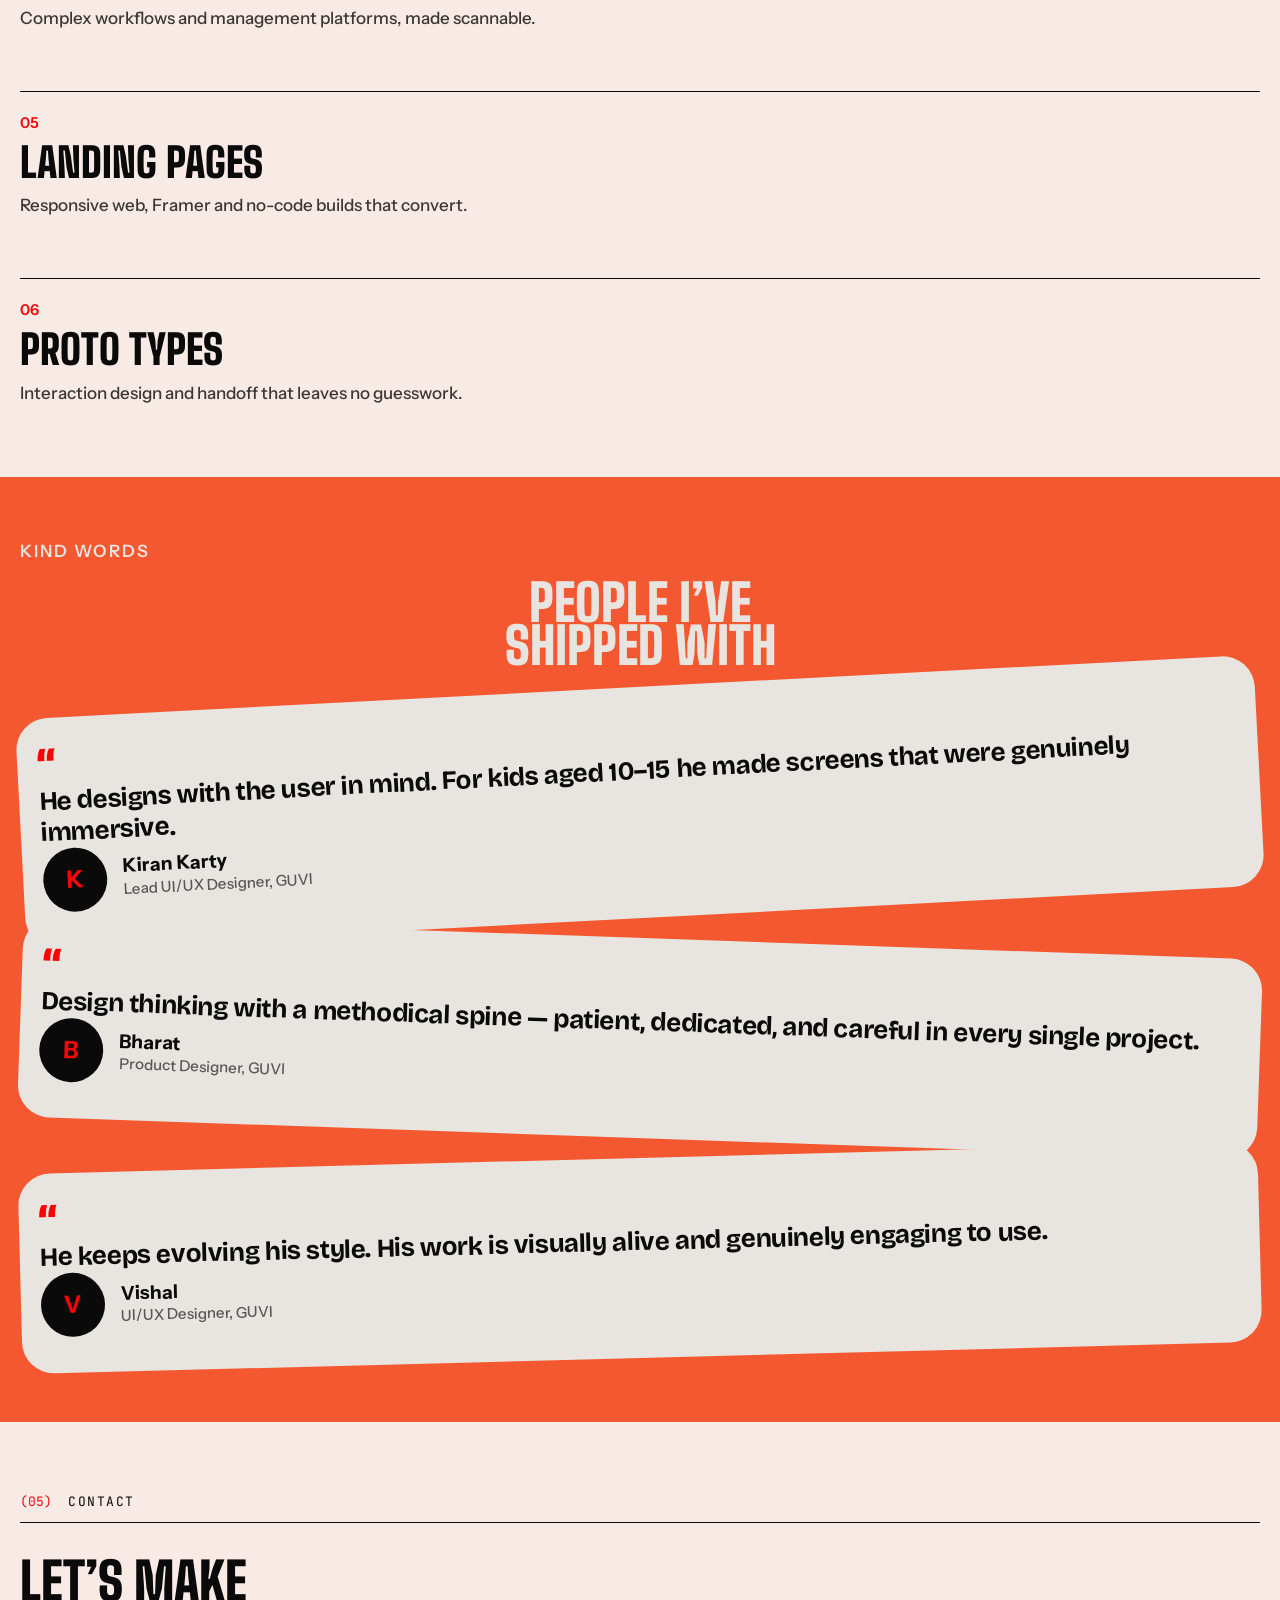
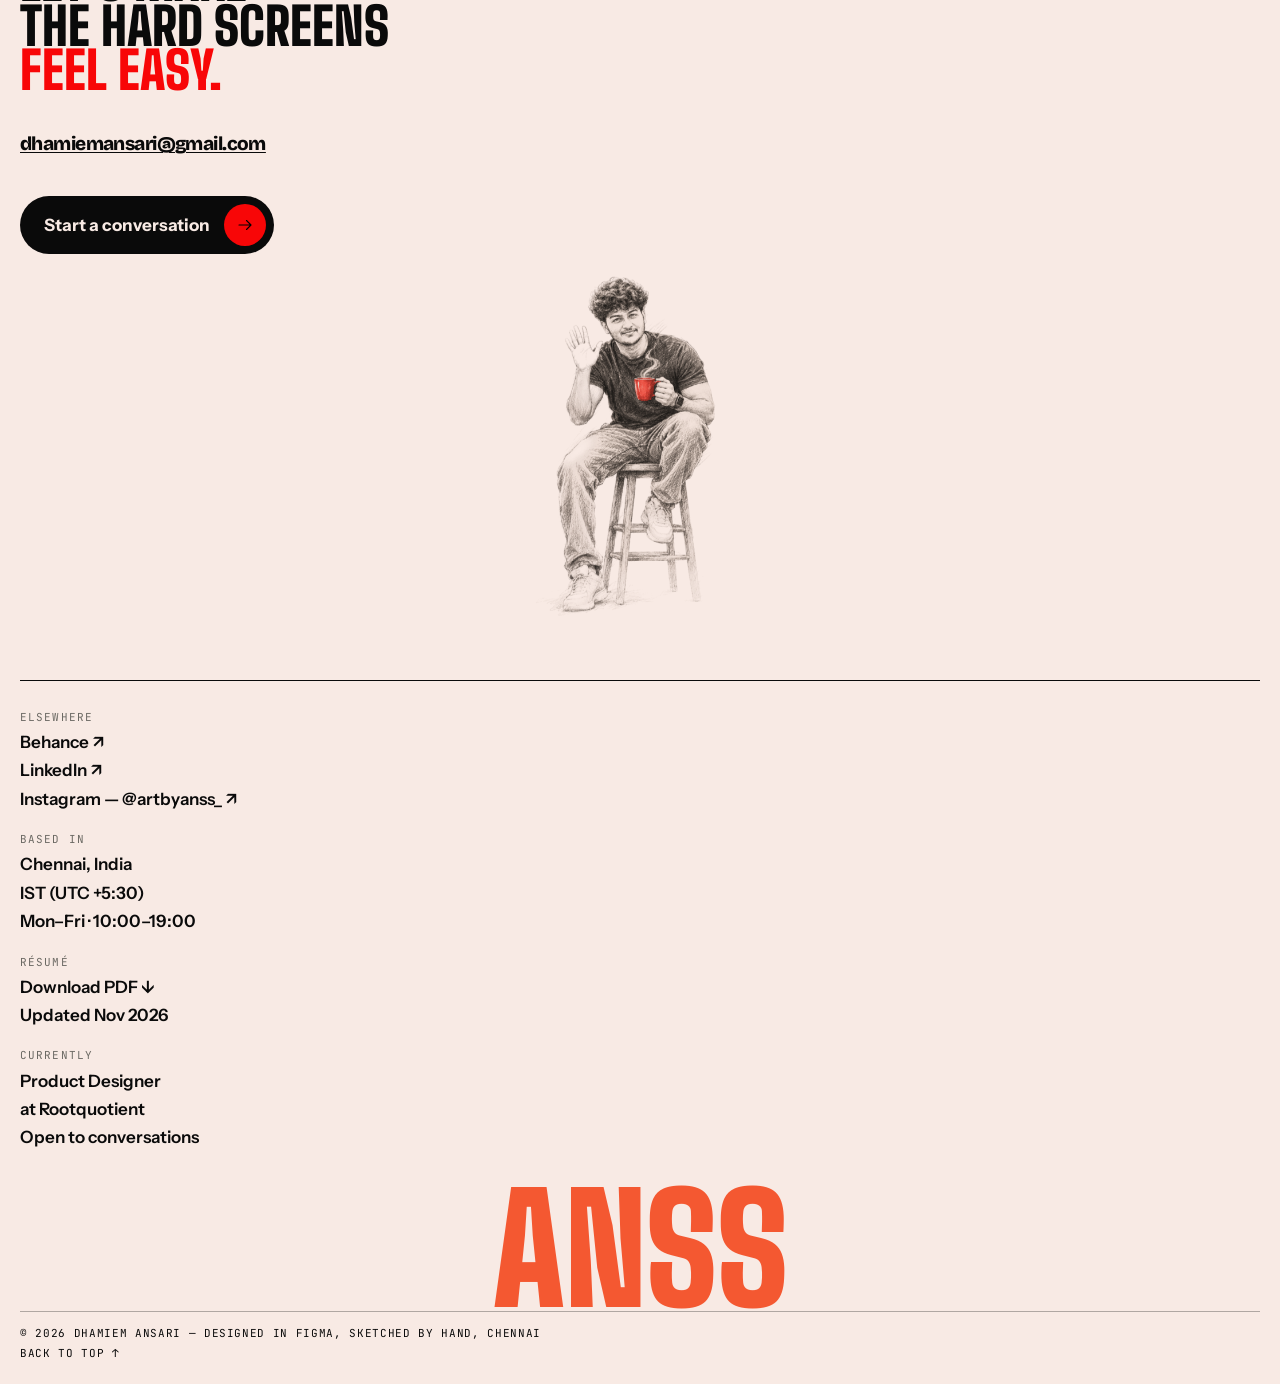
==== commit 05c83a90: "Add the eraser character cursor to the hero portrait - Mouse-only eraser that rubs off the engraving" ====
--- a/index.html
+++ b/index.html
@@ -81,7 +81,8 @@
       <div class="hero__portrait reveal"
            data-base="/assets/img/sGFsP6tSRiR3FgPd1iBp4Zjryus.png"
            data-reveal="/assets/img/xkuZmBIQe9WezTQ69YUP7DEJww.png"
-           data-brush="260" data-softness="0.55" data-heal="0.008">
+           data-brush="260" data-softness="0.55" data-heal="0.008"
+           data-eraser="/assets/img/eraser/eraser-{n}.webp" data-eraser-brush="190">
         <img src="/assets/img/sGFsP6tSRiR3FgPd1iBp4Zjryus.png" alt="Pencil-engraving portrait of Dhamiem Ansari" width="2324" height="1754" fetchpriority="high">
         <canvas aria-hidden="true"></canvas>
       </div>
@@ -305,5 +306,6 @@
 
 <script src="/js/site.js" defer></script>
 <script src="/js/effects.js" defer></script>
+<script src="/js/eraser.js" defer></script>
 </body>
 </html>
--- a/css/site.css
+++ b/css/site.css
@@ -123,6 +123,57 @@
   position: absolute; inset: 0; width: 100%; height: 100%;
   object-fit: cover; pointer-events: none; user-select: none;
 }
+
+/* Eraser cursor over the portrait (js/eraser.js — mouse only) */
+.reveal.is-eraser, .reveal.is-eraser * { cursor: none; }
+.reveal > canvas.reveal__crumbs { z-index: 1; }
+.eraser {
+  position: fixed; left: 0; top: 0; z-index: 9;
+  width: 0; height: 0;
+  pointer-events: none; user-select: none;
+  opacity: 0; transition: opacity .25s ease;
+  will-change: transform;
+}
+.eraser.is-on { opacity: 1; }
+.eraser__body {
+  position: absolute; width: var(--ew, 96px); height: var(--eh, 160px);
+  will-change: transform;
+}
+.eraser__body img {
+  display: block; width: 100%; height: 100%;
+  filter: drop-shadow(-3px 6px 6px rgba(0,0,0,.28));
+}
+.eraser__note {
+  position: absolute; left: 26px; top: -96px; width: max-content;
+  font: 400 26px/1 var(--f-hand); color: #fff;
+  transform: rotate(-6deg) scale(.6); transform-origin: left bottom;
+  opacity: 0; transition: opacity .25s ease, transform .4s cubic-bezier(.3,1.6,.5,1);
+  text-shadow: 0 2px 0 rgba(0,0,0,.18);
+}
+.eraser__note.is-on { opacity: 1; transform: rotate(-6deg) scale(1); }
+.eraser__say {
+  position: absolute; left: 34px; top: -150px; width: max-content; max-width: 230px;
+  margin: 0; padding: 8px 14px 9px;
+  border-radius: 18px; background: #fff; color: var(--ink);
+  font: 400 21px/1.1 var(--f-hand);
+  box-shadow: 0 6px 16px rgba(0,0,0,.22);
+  transform: rotate(-4deg) scale(.4); transform-origin: left bottom;
+  opacity: 0; transition: opacity .18s ease, transform .35s cubic-bezier(.3,1.7,.5,1);
+}
+.eraser__say::after {
+  content: ""; position: absolute; left: 18px; bottom: -9px;
+  border: 10px solid transparent; border-bottom: 0; border-top-color: #fff;
+  transform: skewX(18deg);
+}
+.eraser__say.is-on { opacity: 1; transform: rotate(-4deg) scale(1); }
+.reveal.is-eraser .eraser-sound {
+  position: absolute; left: 14px; top: 14px; z-index: 3;
+  padding: 7px 12px; border: 0; border-radius: 999px;
+  background: rgba(10,10,10,.72); color: #fff;
+  font: 600 13px/1.2 var(--f-body);
+  cursor: pointer; opacity: .75; transition: opacity .2s ease, background-color .2s ease;
+}
+.reveal.is-eraser .eraser-sound:hover, .reveal.is-eraser .eraser-sound:focus-visible { opacity: 1; background: var(--ink); }
 
 /* ---------- Section label (generic) ---------- */
 .lbl {
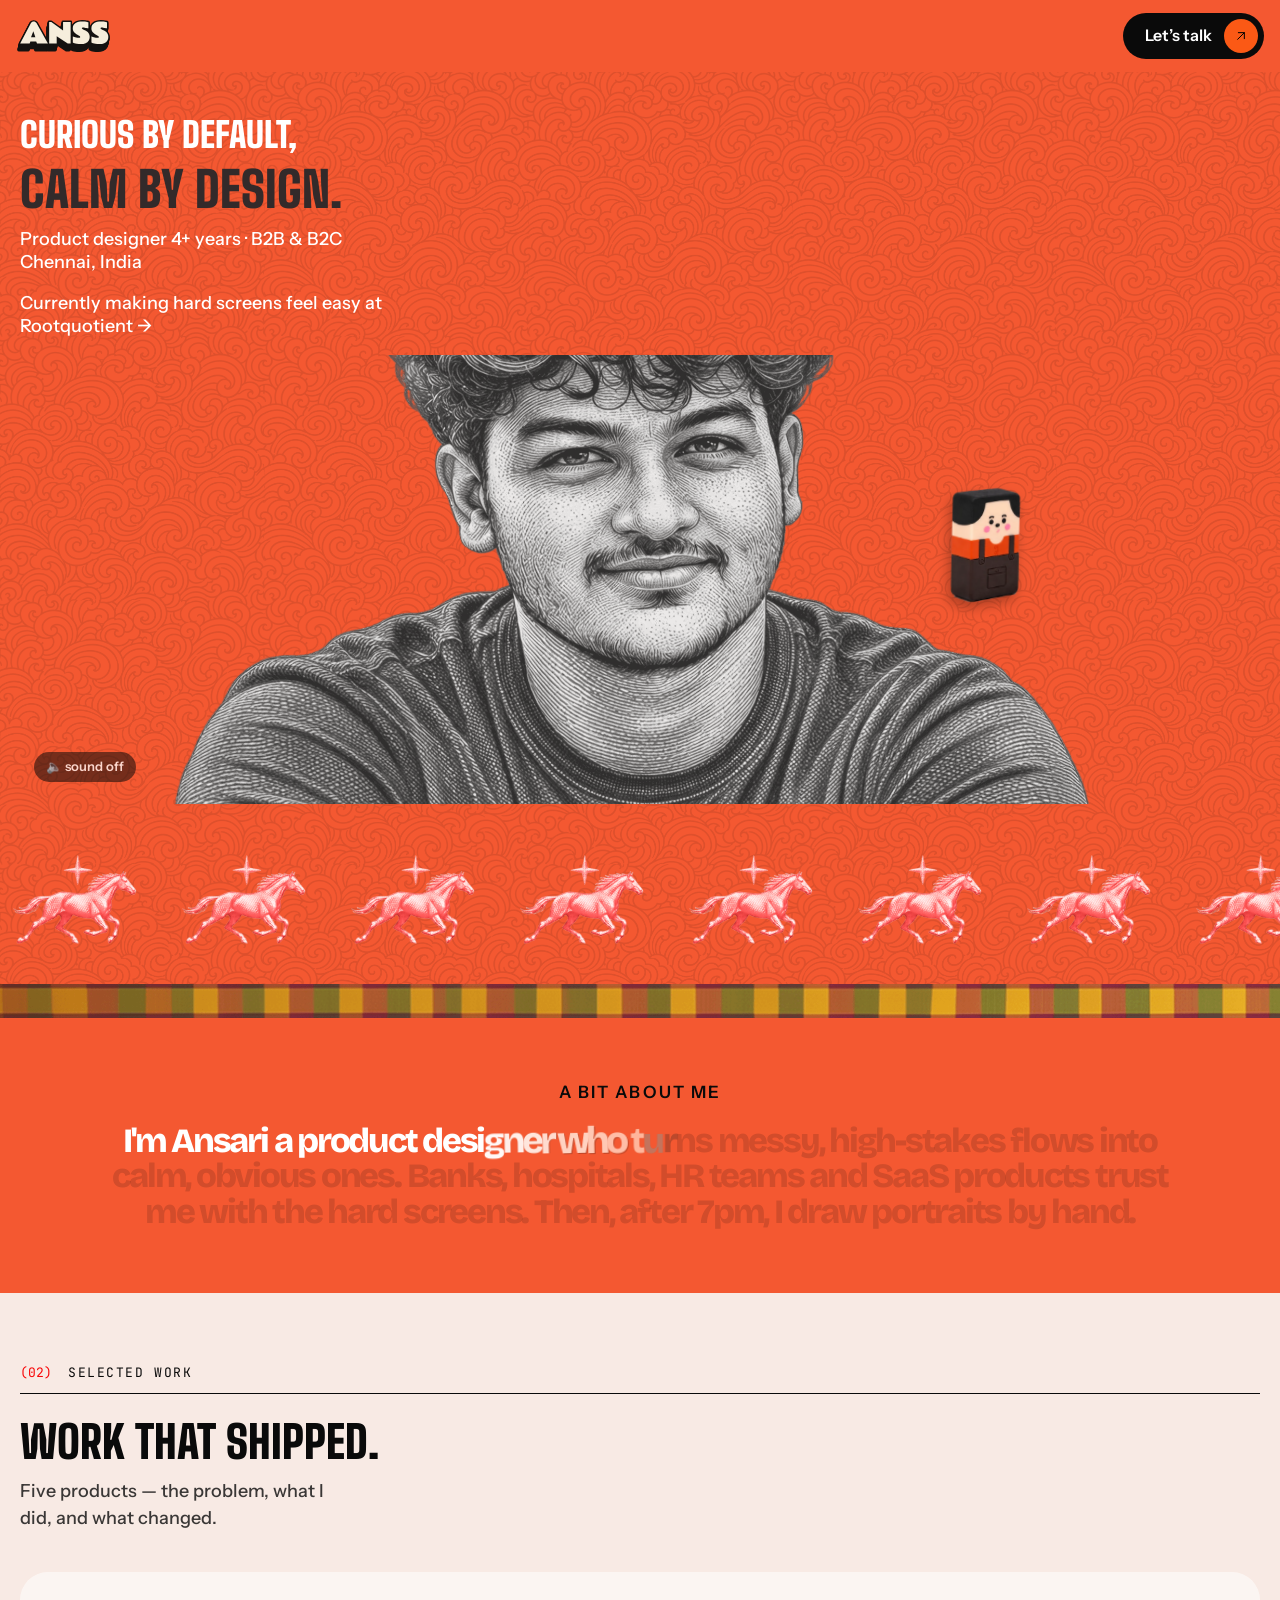
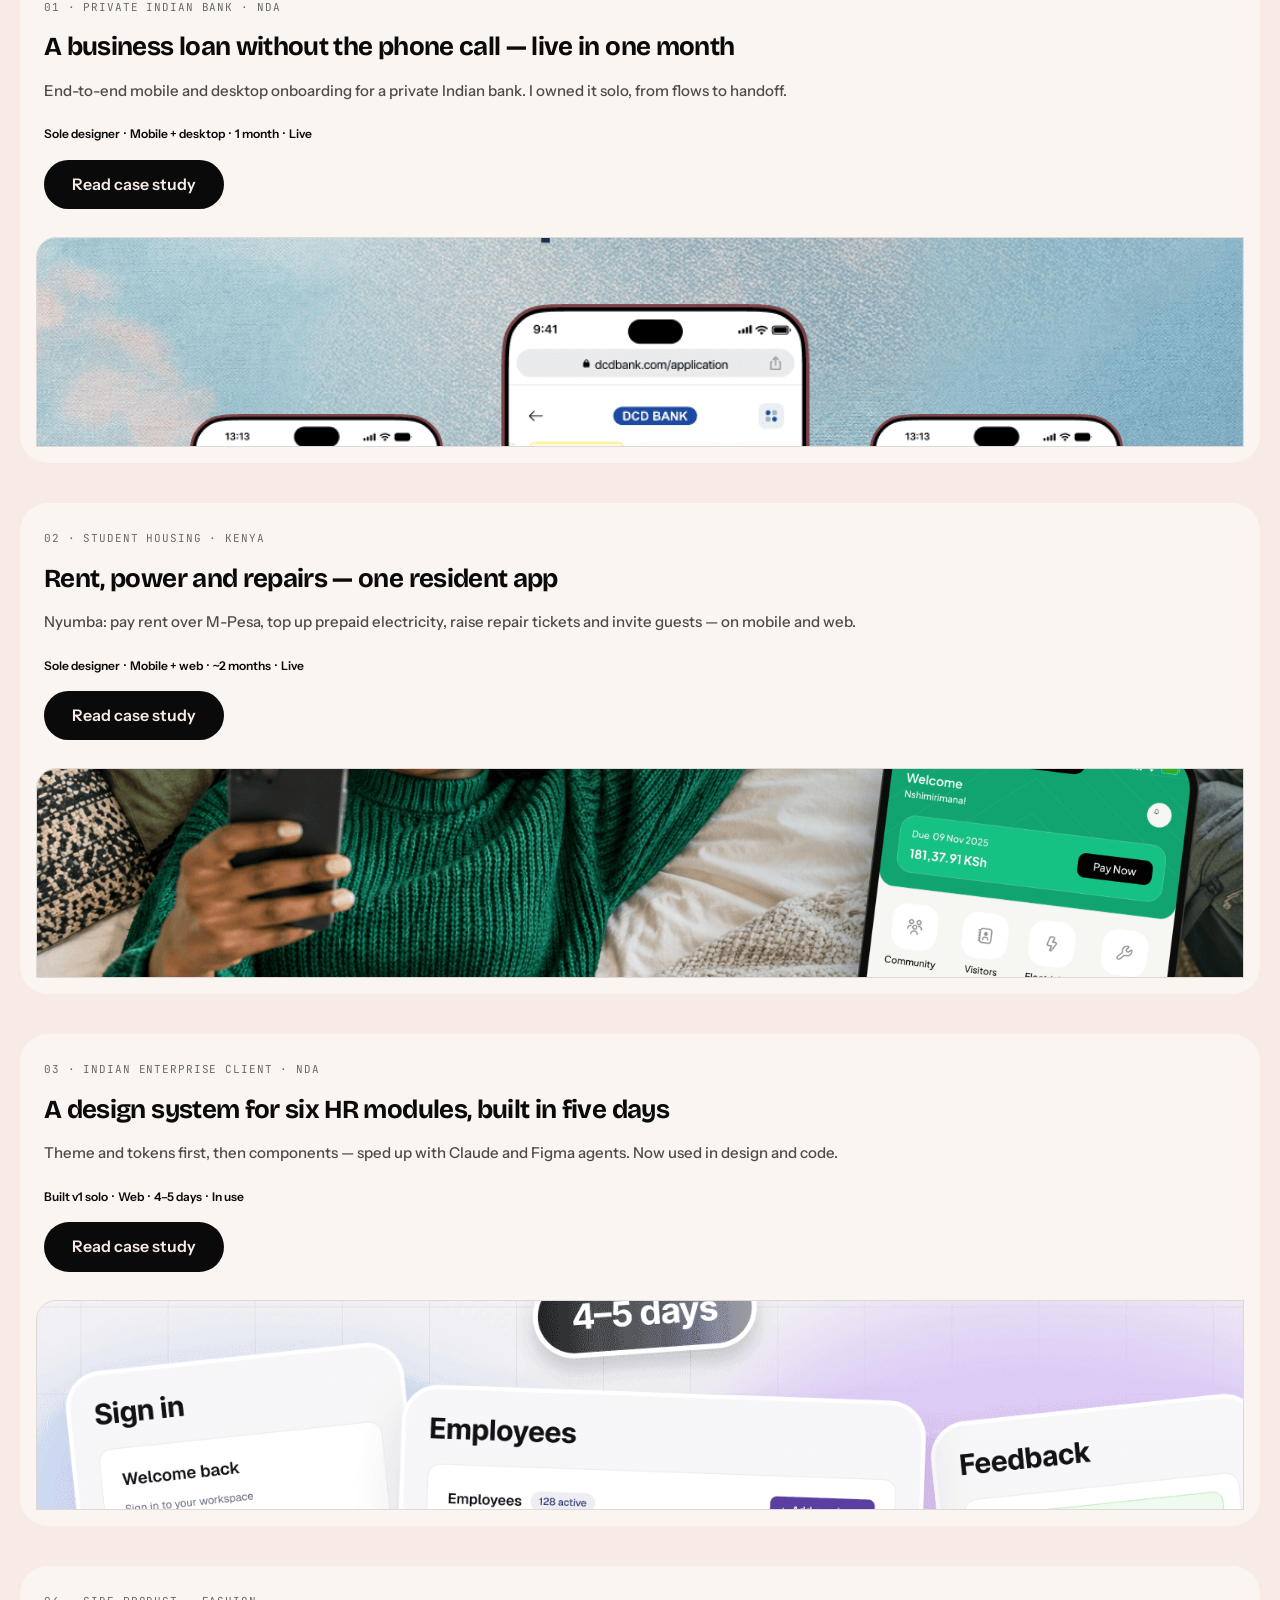
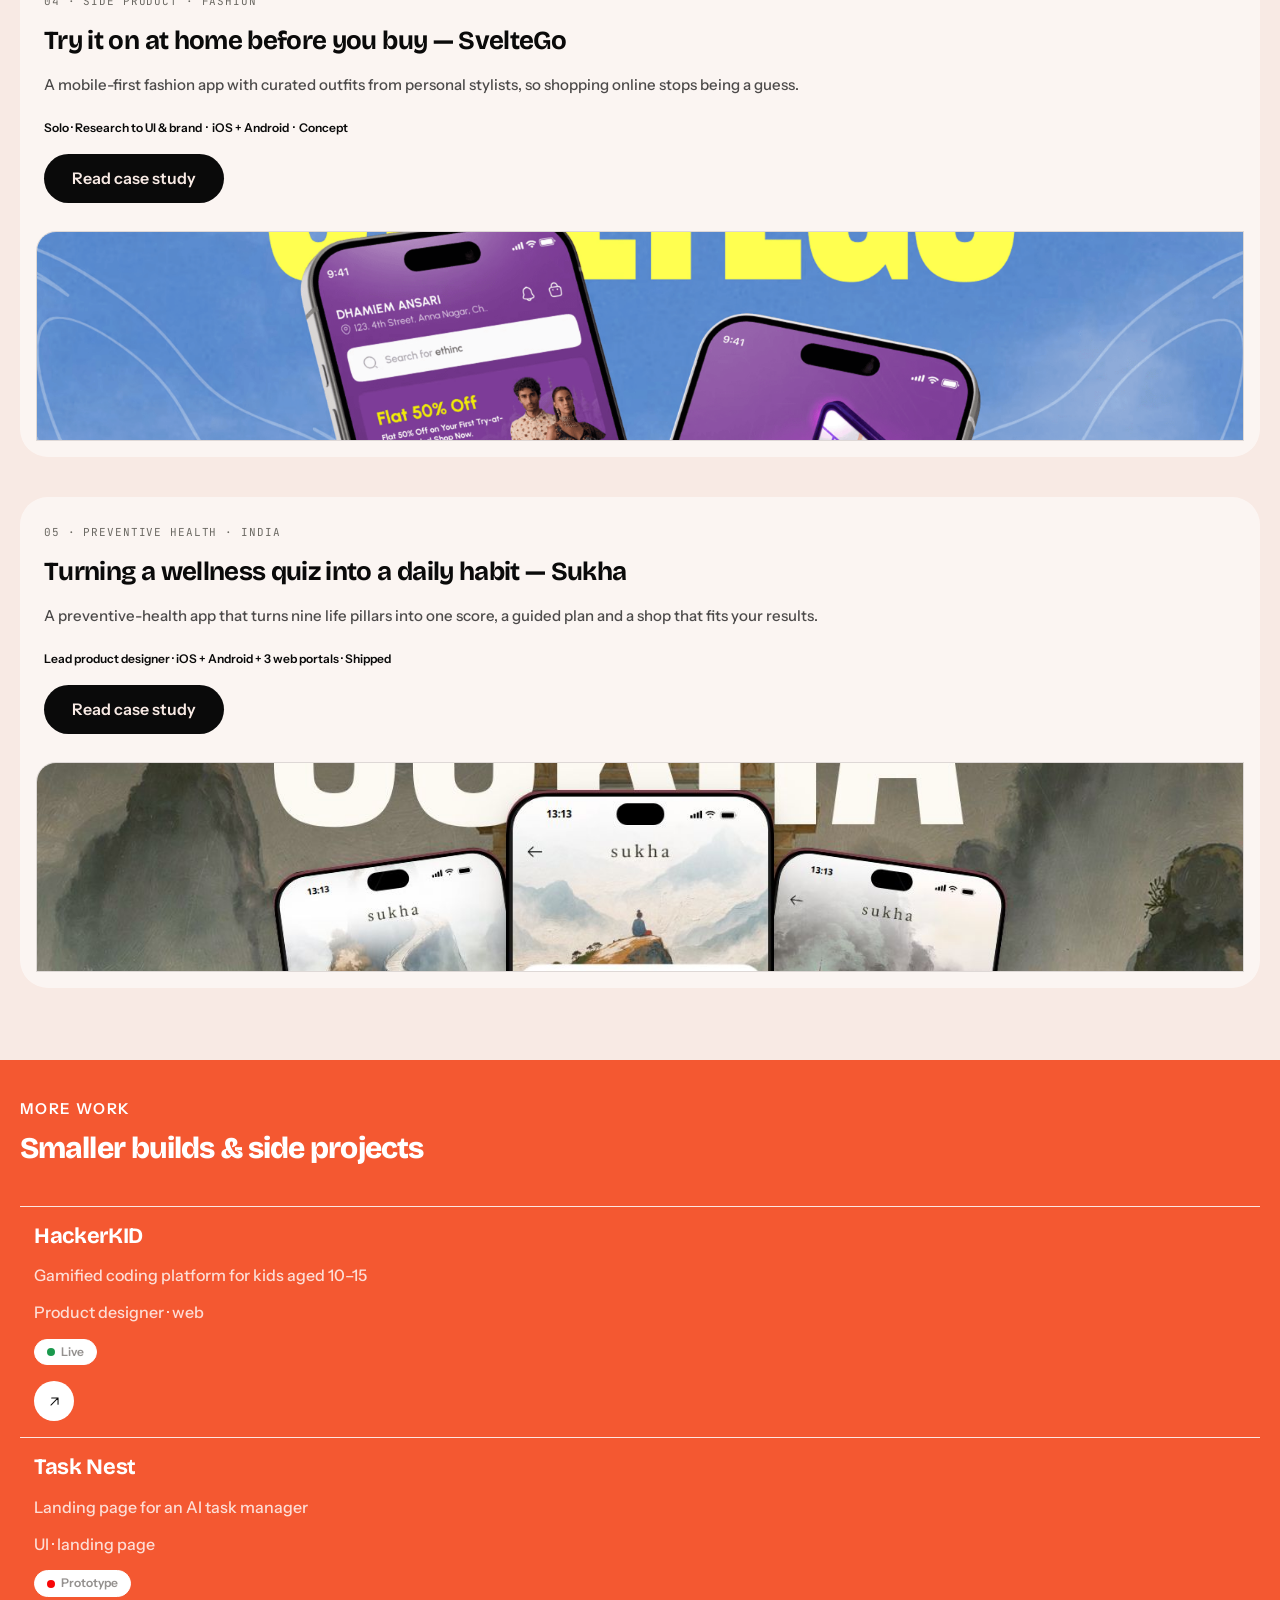
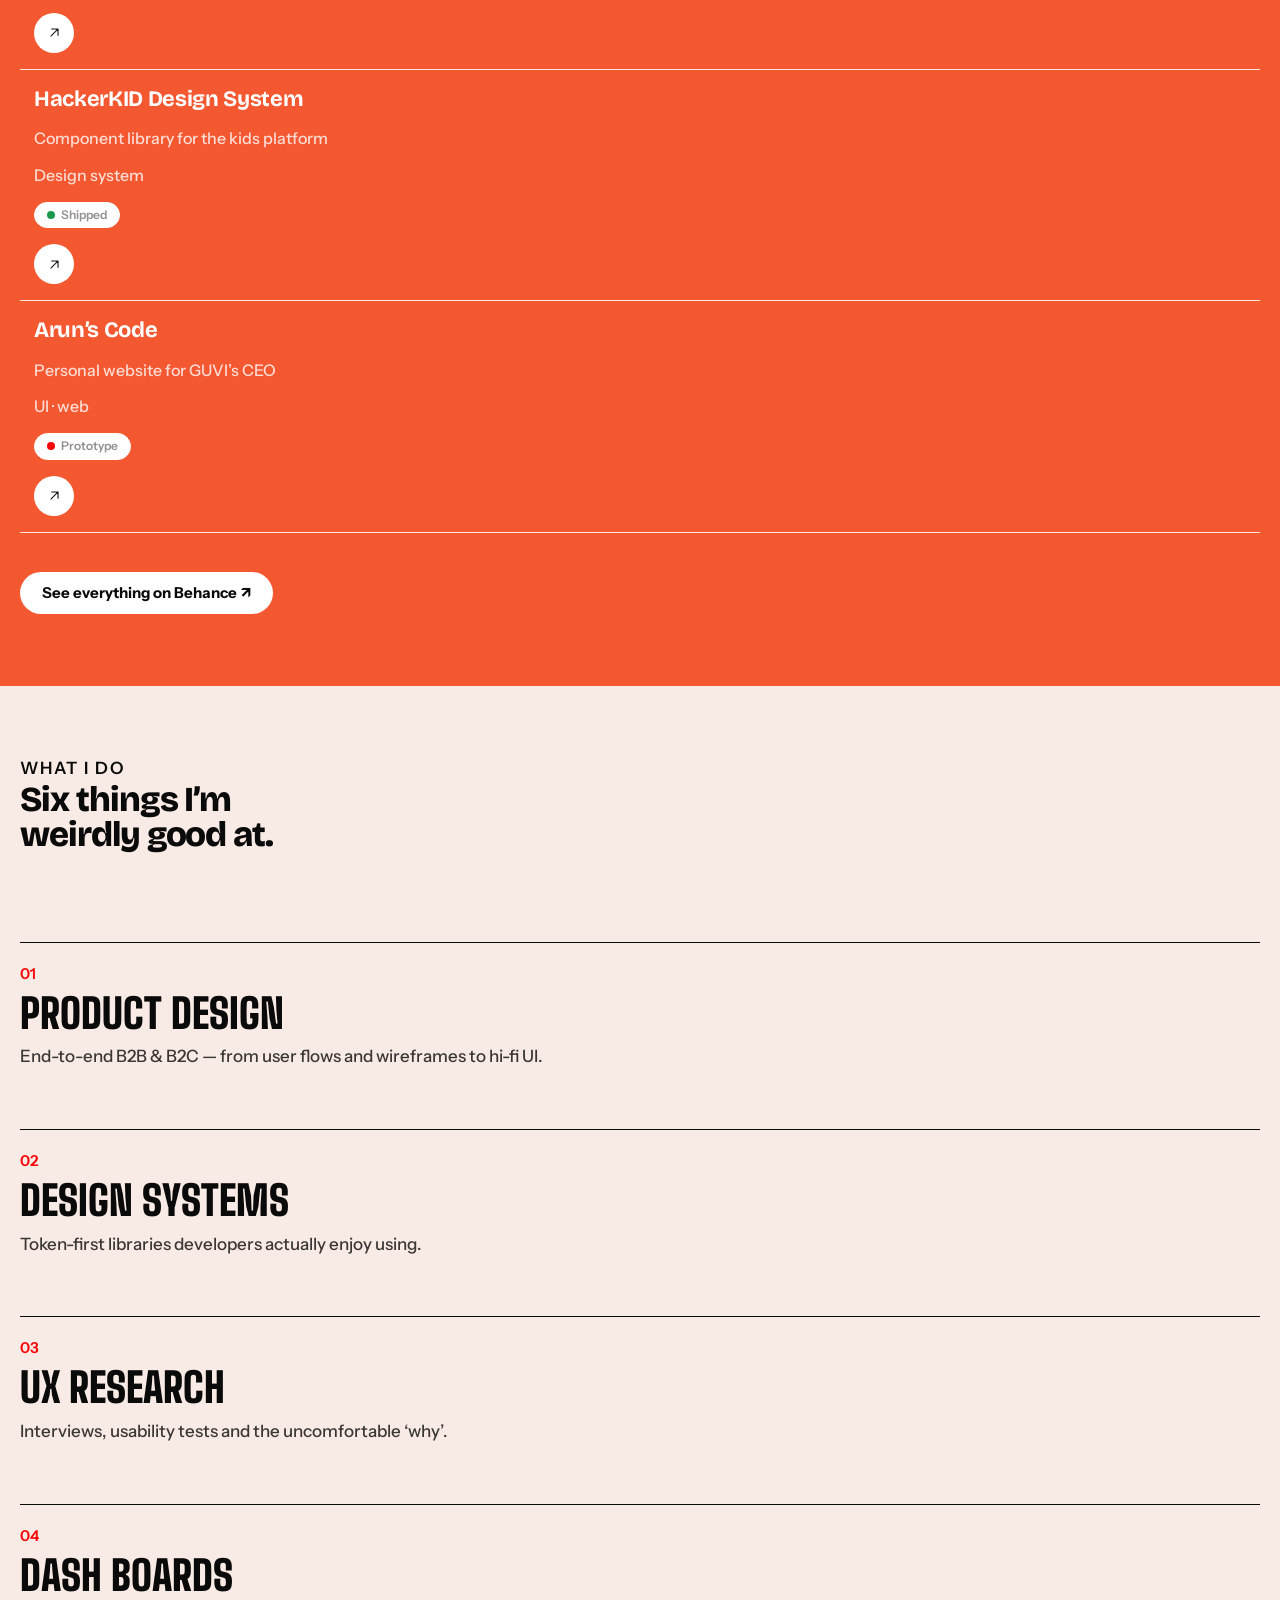
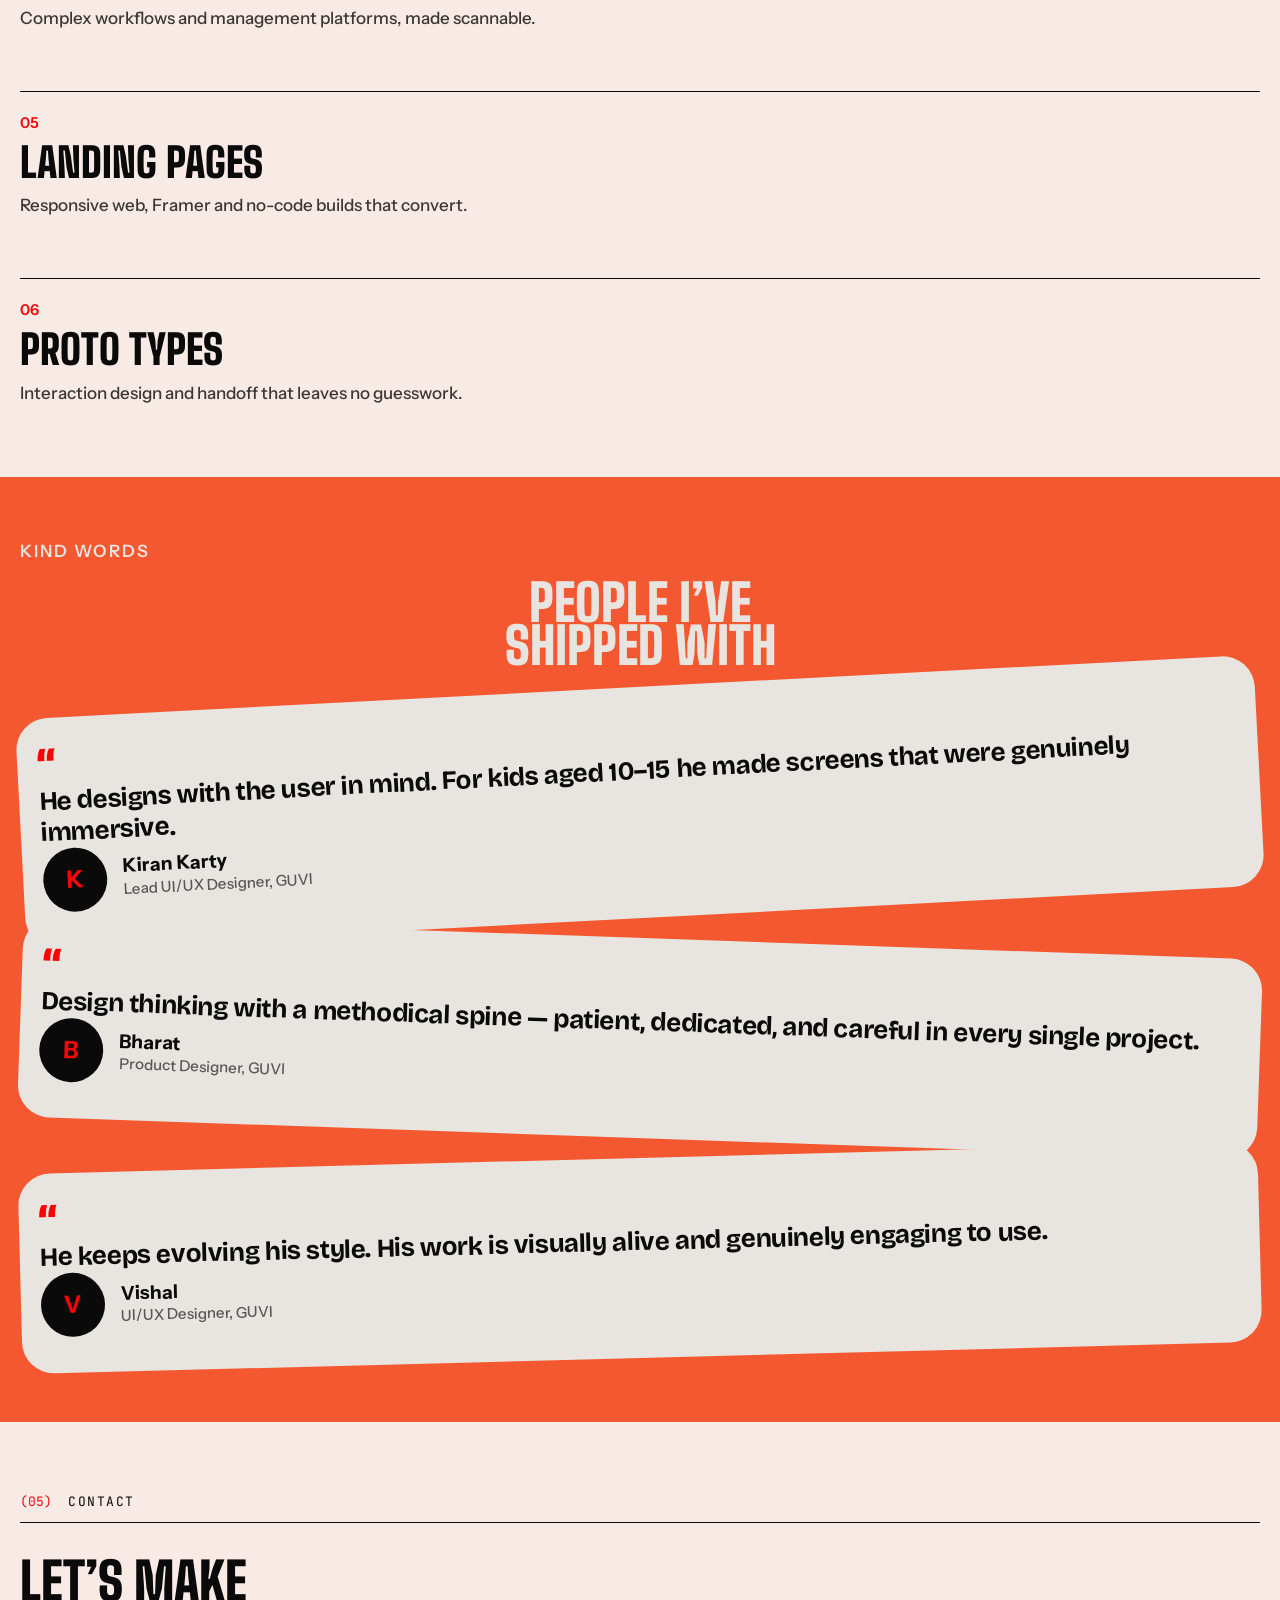
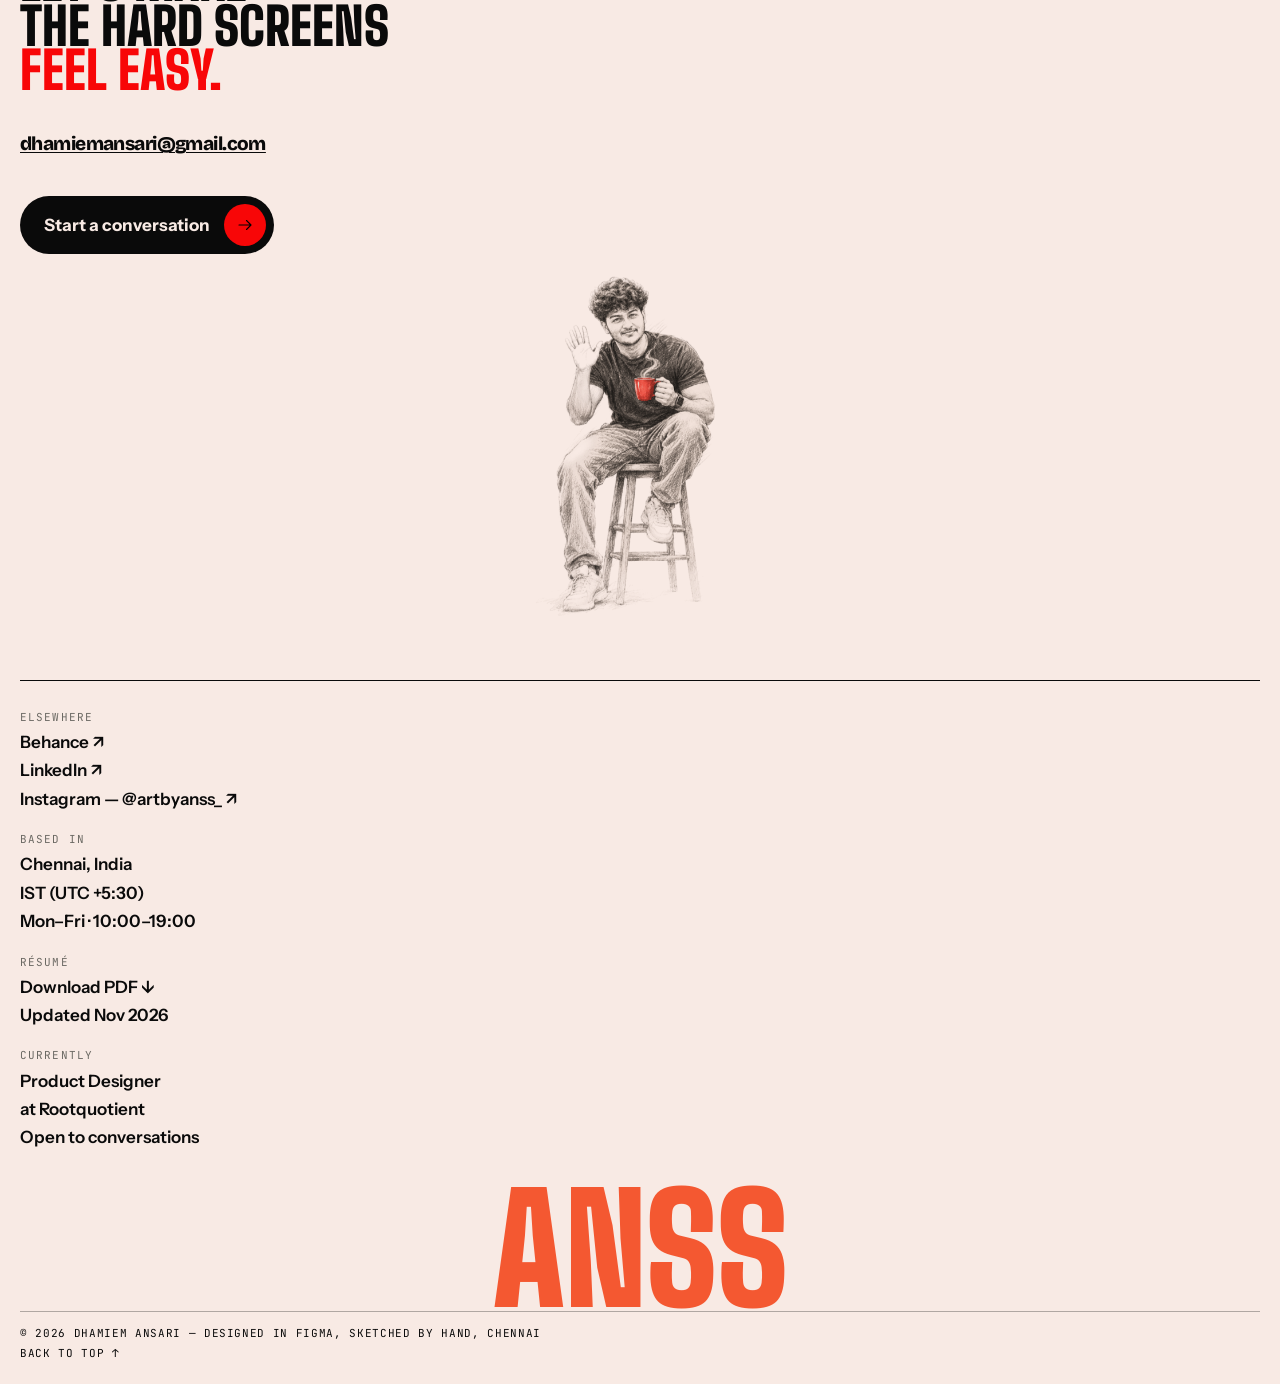
==== commit e75fcfb6: "Version CSS/JS links so browsers load new code right after a deploy Browsers kept an old cached effe" ====
--- a/index.html
+++ b/index.html
@@ -31,8 +31,8 @@
   <link rel="stylesheet" href="https://fonts.googleapis.com/css2?family=Gochi+Hand&display=swap">
 
   <link rel="preload" as="image" href="/assets/img/sGFsP6tSRiR3FgPd1iBp4Zjryus.png">
-  <link rel="stylesheet" href="/css/site.css">
-  <link rel="stylesheet" href="/css/home.css">
+  <link rel="stylesheet" href="/css/site.css?v=86e78a92">
+  <link rel="stylesheet" href="/css/home.css?v=7d386853">
   <script type="application/ld+json">{"@context": "https://schema.org", "@graph": [{"@type": "Person", "@id": "https://dhamiemansari.com/#person", "name": "Dhamiem Ansari", "alternateName": ["Ansari", "ANSS"], "jobTitle": "Product Designer", "url": "https://dhamiemansari.com/", "image": "https://dhamiemansari.com/assets/img/NArjonOzEowqveGixobbCnYiuLc.png", "worksFor": {"@type": "Organization", "name": "Rootquotient"}, "address": {"@type": "PostalAddress", "addressLocality": "Chennai", "addressCountry": "IN"}, "knowsAbout": ["Product design", "UX design", "UI design", "Design systems", "UX research"], "sameAs": ["https://www.linkedin.com/in/dhamiem-ansari/", "https://www.behance.net/anzz", "https://www.instagram.com/artbyanss_/"]}, {"@type": "WebSite", "@id": "https://dhamiemansari.com/#website", "url": "https://dhamiemansari.com/", "name": "Dhamiem Ansari — Product Designer", "publisher": {"@id": "https://dhamiemansari.com/#person"}, "inLanguage": "en"}]}</script>
 </head>
 <body>
@@ -304,8 +304,8 @@
   </div>
 </footer>
 
-<script src="/js/site.js" defer></script>
-<script src="/js/effects.js" defer></script>
-<script src="/js/eraser.js" defer></script>
+<script src="/js/site.js?v=55a5012e" defer></script>
+<script src="/js/effects.js?v=04586945" defer></script>
+<script src="/js/eraser.js?v=7530e85c" defer></script>
 </body>
 </html>
